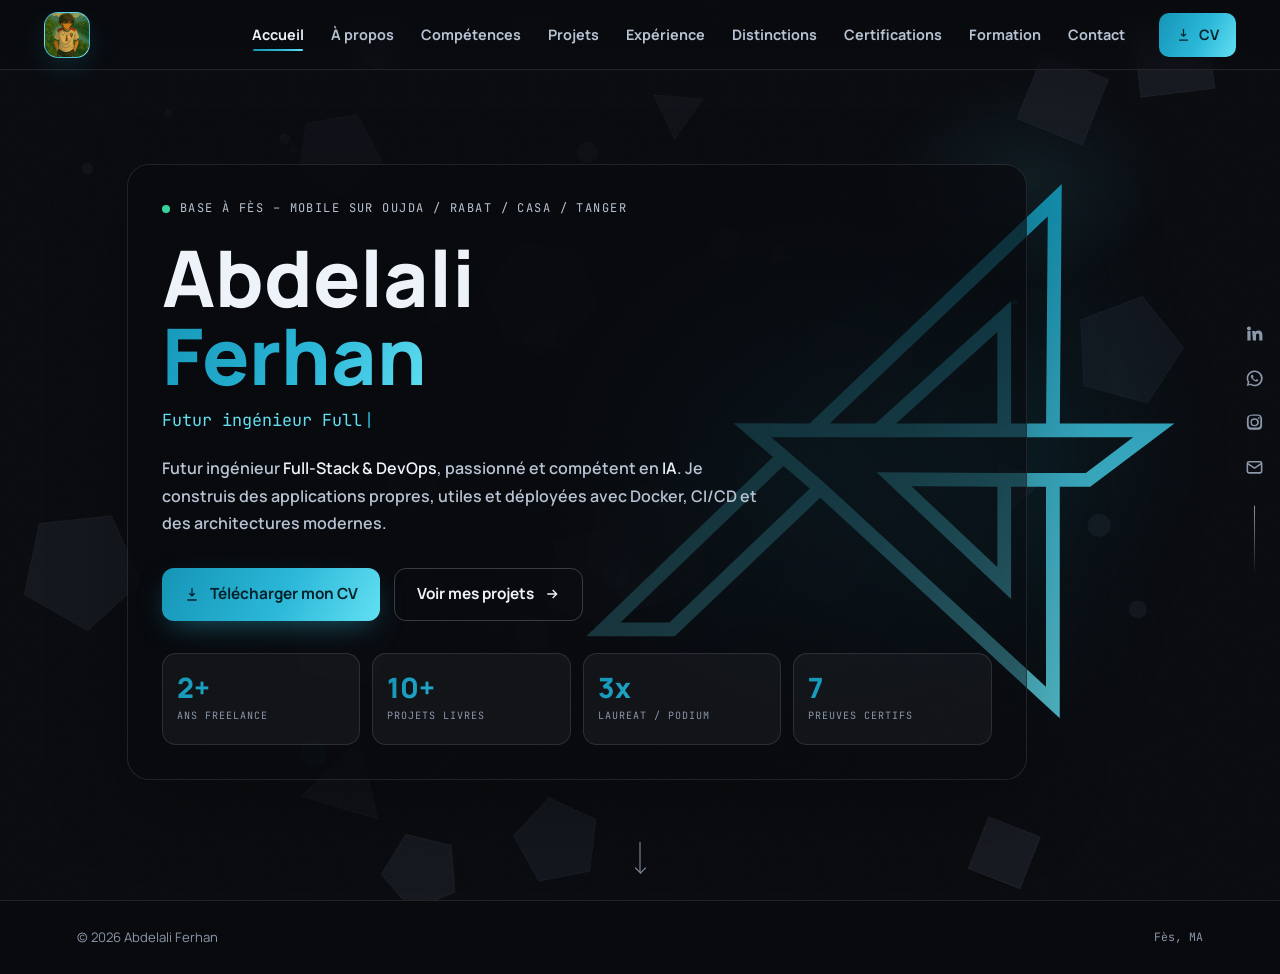
==== index.html @ b6276049 "Improve certifications section with proofs" ====
<!DOCTYPE html>
<html lang="fr">

<head>
    <meta charset="UTF-8" />
    <meta name="viewport" content="width=device-width, initial-scale=1.0" />
    <title>Abdelali Ferhan - Futur ingenieur Full-Stack, DevOps & IA</title>
    <meta name="description" content="Portfolio d'Abdelali Ferhan - futur ingenieur Full-Stack, DevOps et IA, passionne par les produits utiles et les systemes bien deployes." />
    <meta name="author" content="Abdelali Ferhan" />
    <meta property="og:title" content="Abdelali Ferhan - Portfolio Full-Stack, DevOps & IA" />
    <meta property="og:type" content="website" />
    <link rel="preconnect" href="https://fonts.googleapis.com">
    <link rel="preconnect" href="https://fonts.gstatic.com" crossorigin>
    <link href="https://fonts.googleapis.com/css2?family=Syne:wght@600;700;800&family=Manrope:wght@300;400;500;600;700&family=JetBrains+Mono:wght@400;500;600&display=swap" rel="stylesheet">
    <style>
     :root {
            --bg: #080a0e;
            --bg-2: #0b0f17;
            --surface: rgba(255, 255, 255, .04);
            --surface-2: rgba(255, 255, 255, .075);
            --surface-strong: rgba(8, 12, 18, .78);
            --border: rgba(255, 255, 255, .11);
            --border-2: rgba(255, 255, 255, .2);
            --text: #eef3f9;
            --muted: #b7c2d2;
            --faint: #8b97aa;
            --accent: #2bb7d8;
            --accent-2: #1595b6;
            --accent-3: #62e0f2;
            --grad: linear-gradient(118deg, #1595b6 0%, #2bb7d8 55%, #62e0f2 100%);
            --gold: #e8b86d;
            --header-h: 70px;
            --ease: cubic-bezier(.22, .7, .2, 1);
            --mono: "JetBrains Mono", ui-monospace, monospace;
            --display: "Manrope", "Segoe UI", Calibri, Arial, sans-serif;
            --body: "Manrope", "Segoe UI", Calibri, Arial, sans-serif;
        }
        
        * {
            box-sizing: border-box;
            margin: 0;
            padding: 0
        }
        
        html {
            scroll-behavior: smooth
        }
        
        body {
            background: var(--bg);
            color: var(--text);
            font-family: var(--body);
            line-height: 1.6;
            -webkit-font-smoothing: antialiased;
            overflow-x: hidden;
            min-height: 100vh
        }
        
        em,
        i,
        .italic {
            font-style: normal;
            font-family: var(--body)
        }
        
        a {
            color: inherit;
            text-decoration: none
        }
        
        button {
            font-family: inherit;
            cursor: pointer;
            border: none;
            background: none;
            color: inherit
        }
        
        img {
            max-width: 100%;
            display: block
        }
        
         ::selection {
            background: var(--accent);
            color: #04222b
        }
        
         :focus-visible {
            outline: 2px solid var(--accent-3);
            outline-offset: 4px
        }
        /* ---------- BACKGROUND ---------- */
        
        .bg-glow {
            position: fixed;
            inset: 0;
            z-index: -3;
            pointer-events: none;
            background: radial-gradient(closest-side at 64% 52%, rgba(21, 149, 182, .22), transparent 60%), radial-gradient(closest-side at 80% 20%, rgba(98, 224, 242, .08), transparent 60%);
        }
        
        #fx {
            position: fixed;
            inset: 0;
            z-index: -2;
            width: 100%;
            height: 100%;
            pointer-events: none
        }
        
        .bg-noise {
            position: fixed;
            inset: 0;
            z-index: -1;
            pointer-events: none;
            opacity: .04;
            background-image: url("data:image/svg+xml,%3Csvg xmlns='http://www.w3.org/2000/svg' width='120' height='120'%3E%3Cfilter id='n'%3E%3CfeTurbulence type='fractalNoise' baseFrequency='0.85' numOctaves='2'/%3E%3C/filter%3E%3Crect width='100%25' height='100%25' filter='url(%23n)'/%3E%3C/svg%3E");
        }
        /* ---------- HEADER ---------- */
        
        .site-header {
            position: fixed;
            top: 0;
            left: 0;
            right: 0;
            height: var(--header-h);
            z-index: 60;
            display: flex;
            align-items: center;
            gap: 22px;
            padding: 0 clamp(16px, 4vw, 44px);
            background: linear-gradient(180deg, rgba(8, 10, 14, .9), rgba(8, 10, 14, .5));
            backdrop-filter: blur(14px);
            border-bottom: 1px solid var(--border);
        }
        
        .brand {
            display: flex;
            align-items: center;
            gap: 0;
            flex: 0 0 auto
        }
        
        .brand .av {
            width: 46px;
            height: 46px;
            border-radius: 14px;
            overflow: hidden;
            border: 1px solid var(--border-2);
            flex-shrink: 0;
            background: var(--grad);
            box-shadow: 0 10px 28px rgba(43, 183, 216, .14)
        }
        
        .brand .av img {
            width: 100%;
            height: 100%;
            object-fit: cover
        }
        
        .brand .av .ph {
            display: flex;
            align-items: center;
            justify-content: center;
            height: 100%;
            font-family: var(--display);
            font-weight: 800;
            color: #04222b
        }
        
        .brand .bt {
            display: none
        }
        
        .hnav {
            display: flex;
            align-items: center;
            gap: 3px;
            margin-left: auto
        }
        
        .hnav a {
            position: relative;
            padding: 10px 12px;
            border-radius: 9px;
            color: var(--muted);
            font-weight: 700;
            font-size: .9rem;
            transition: color .25s, background .25s;
            white-space: nowrap
        }
        
        .hnav a::after {
            content: "";
            position: absolute;
            left: 13px;
            right: 13px;
            bottom: 5px;
            height: 2px;
            border-radius: 2px;
            background: var(--grad);
            transform: scaleX(0);
            transform-origin: left;
            transition: transform .3s var(--ease)
        }
        
        .hnav a:hover {
            color: var(--text);
            background: var(--surface)
        }
        
        .hnav a[aria-current="page"] {
            color: var(--text)
        }
        
        .hnav a[aria-current="page"]::after {
            transform: scaleX(1)
        }
        
        .header-cv {
            display: inline-flex;
            align-items: center;
            gap: 8px;
            min-height: 44px;
            padding: 10px 17px;
            border-radius: 10px;
            font-weight: 700;
            font-size: .9rem;
            background: var(--grad);
            color: #04222b;
            transition: transform .25s, box-shadow .25s
        }
        
        .header-cv:hover {
            transform: translateY(-2px);
            box-shadow: 0 10px 24px -10px rgba(43, 183, 216, .6)
        }
        
        .header-cv svg {
            width: 15px;
            height: 15px
        }
        
        .burger {
            display: none;
            width: 44px;
            height: 44px;
            border-radius: 11px;
            border: 1px solid var(--border-2);
            place-items: center;
            margin-left: auto
        }
        
        .burger svg {
            width: 20px;
            height: 20px
        }
        /* ---------- RIGHT SOCIAL RAIL (home only) ---------- */
        
        .rail {
            position: fixed;
            right: 16px;
            top: 50%;
            transform: translateY(-50%);
            z-index: 55;
            display: none;
            flex-direction: column;
            align-items: center;
            gap: 18px
        }
        
        body.route-home .rail {
            display: flex
        }
        
        .rail a {
            color: var(--faint);
            transition: color .25s, transform .25s
        }
        
        .rail a:hover {
            color: var(--accent);
            transform: translateY(-3px)
        }
        
        .rail a svg {
            width: 19px;
            height: 19px
        }
        
        .rail::after {
            content: "";
            width: 1px;
            height: 70px;
            background: linear-gradient(var(--faint), transparent);
            margin-top: 4px
        }
        /* ---------- MOBILE MENU (from right) ---------- */
        
        .menu {
            position: fixed;
            inset: 0;
            z-index: 80;
            display: flex;
            flex-direction: column;
            padding: 26px 24px;
            background: rgba(8, 10, 14, .98);
            backdrop-filter: blur(16px);
            transform: translateX(100%);
            transition: transform .4s var(--ease);
            visibility: hidden
        }
        
        .menu.open {
            transform: none;
            visibility: visible
        }
        
        .menu .x {
            align-self: flex-end;
            width: 44px;
            height: 44px;
            border-radius: 12px;
            border: 1px solid var(--border-2);
            display: grid;
            place-items: center
        }
        
        .menu .x svg {
            width: 20px;
            height: 20px
        }
        
        .menu nav {
            display: flex;
            flex-direction: column;
            gap: 4px;
            margin-top: 24px
        }
        
        .menu nav a {
            display: flex;
            align-items: center;
            gap: 14px;
            padding: 14px 14px;
            border-radius: 12px;
            font-family: var(--display);
            font-weight: 700;
            font-size: 1.45rem;
            color: var(--muted)
        }
        
        .menu nav a .i {
            font-family: var(--mono);
            font-size: .78rem;
            color: var(--faint);
            font-weight: 400;
            width: 26px
        }
        
        .menu nav a[aria-current="page"] {
            color: var(--text)
        }
        
        .menu nav a[aria-current="page"] .i {
            color: var(--accent)
        }
        
        .menu .msoc {
            display: flex;
            gap: 20px;
            margin-top: auto;
            padding-top: 20px
        }
        
        .menu .msoc a {
            color: var(--faint)
        }
        
        .menu .msoc svg {
            width: 22px;
            height: 22px
        }
        /* ---------- MAIN / VIEWS ---------- */
        
        .main {
            min-height: 100vh
        }
        
        .view {
            display: none;
            position: relative;
            z-index: 1;
            padding: calc(var(--header-h) + 54px) clamp(22px, 6vw, 80px) 96px;
            max-width: 1180px;
            margin: 0 auto
        }
        
        .view.is-active {
            display: block;
            animation: viewIn .55s var(--ease)
        }
        
        .view:not(#view-home)::before {
            content: "";
            position: absolute;
            inset: calc(var(--header-h) + 28px) clamp(8px, 2vw, 22px) 54px;
            border-radius: 24px;
            background: linear-gradient(135deg, rgba(8, 10, 14, .84), rgba(8, 13, 18, .58));
            box-shadow: 0 24px 80px rgba(0, 0, 0, .18);
            z-index: -1;
            pointer-events: none
        }
        
        @keyframes viewIn {
            from {
                opacity: 0;
                transform: translateY(16px)
            }
            to {
                opacity: 1;
                transform: none
            }
        }
        
        .eyebrow {
            font-family: var(--mono);
            font-size: .78rem;
            letter-spacing: .22em;
            text-transform: uppercase;
            color: var(--accent-3);
            display: flex;
            align-items: center;
            gap: 12px;
            margin-bottom: 16px
        }
        
        .eyebrow::before {
            content: "";
            width: 34px;
            height: 1px;
            background: var(--accent);
            opacity: .6
        }
        
        .section-title {
            font-family: var(--display);
            font-weight: 800;
            font-size: clamp(1.9rem, 4vw, 2.75rem);
            line-height: 1.08;
            letter-spacing: 0;
            margin-bottom: 16px;
            overflow-wrap: anywhere
        }
        
        .section-lead {
            color: var(--muted);
            max-width: 760px;
            font-size: 1.03rem;
            line-height: 1.72;
            margin-bottom: 42px;
            font-family: var(--body);
            font-weight: 600;
            overflow-wrap: anywhere
        }
        
        .reveal {
            opacity: 0;
            transform: translateY(20px);
            transition: opacity .65s var(--ease), transform .65s var(--ease)
        }
        
        .reveal.in {
            opacity: 1;
            transform: none
        }
        /* ---------- HERO ---------- */
        
        #view-home {
            display: none;
            position: relative;
            min-height: 100vh;
            padding: 0 clamp(18px, 6vw, 80px)
        }
        
        #view-home.is-active {
            display: flex;
            align-items: center
        }
        
        .hero {
            position: relative;
            z-index: 2;
            width: 100%;
            max-width: 1180px;
            margin: 0 auto;
            padding-top: calc(var(--header-h) + 26px);
            padding-bottom: 52px
        }
        
        .hero-text {
            max-width: 900px;
            position: relative;
            padding: 34px clamp(20px, 3vw, 34px);
            border: 1px solid rgba(255, 255, 255, .1);
            border-radius: 22px;
            background: linear-gradient(125deg, rgba(8, 10, 14, .92), rgba(8, 10, 14, .7) 72%, rgba(8, 10, 14, .48));
            box-shadow: 0 28px 80px rgba(0, 0, 0, .28)
        }
        
        .hero-text::before {
            content: none
        }
        
        .hero-status {
            font-family: var(--mono);
            font-size: .75rem;
            letter-spacing: .12em;
            color: var(--muted);
            text-transform: uppercase;
            display: flex;
            align-items: center;
            gap: 10px;
            margin-bottom: 20px;
            line-height: 1.55;
            flex-wrap: wrap
        }
        
        .dot {
            width: 8px;
            height: 8px;
            border-radius: 50%;
            background: #37d39a;
            box-shadow: 0 0 0 0 rgba(55, 211, 154, .6);
            animation: pulse 2.2s infinite
        }
        
        @keyframes pulse {
            70% {
                box-shadow: 0 0 0 7px rgba(55, 211, 154, 0)
            }
            100% {
                box-shadow: 0 0 0 0 rgba(55, 211, 154, 0)
            }
        }
        
        .hero h1 {
            font-family: var(--display);
            font-weight: 800;
            font-size: clamp(2.45rem, 6.1vw, 4.9rem);
            line-height: 1;
            letter-spacing: 0;
            overflow-wrap: anywhere;
            max-width: 9ch
        }
        
        .hero h1 .grad {
            background: var(--grad);
            -webkit-background-clip: text;
            background-clip: text;
            color: transparent
        }
        
        .typed-wrap {
            font-family: var(--mono);
            font-size: clamp(.86rem, 1.8vw, 1.05rem);
            color: var(--accent-3);
            margin: 14px 0 22px;
            min-height: 1.5em;
            line-height: 1.5;
            word-break: break-word
        }
        
        .typed::after {
            content: "|";
            color: var(--accent);
            animation: blink 1s steps(1) infinite;
            margin-left: 2px
        }
        
        @keyframes blink {
            50% {
                opacity: 0
            }
        }
        
        .hero p.lede {
            color: var(--muted);
            font-size: 1rem;
            line-height: 1.72;
            max-width: 600px;
            margin-bottom: 30px;
            font-weight: 600
        }
        
        .hero p.lede strong {
            color: var(--text);
            font-weight: 600
        }
        
        .hero-cta {
            display: flex;
            gap: 14px;
            flex-wrap: wrap
        }
        
        .btn {
            display: inline-flex;
            align-items: center;
            justify-content: center;
            gap: 10px;
            min-height: 44px;
            padding: 13px 22px;
            border-radius: 12px;
            font-weight: 700;
            font-size: .96rem;
            transition: transform .25s var(--ease), box-shadow .25s, border-color .25s, background .25s
        }
        
        .btn-primary {
            background: var(--grad);
            color: #04222b;
            box-shadow: 0 10px 30px -10px rgba(43, 183, 216, .5)
        }
        
        .btn-primary:hover {
            transform: translateY(-3px);
            box-shadow: 0 16px 40px -10px rgba(43, 183, 216, .65)
        }
        
        .btn-ghost {
            border: 1px solid var(--border-2);
            color: var(--text)
        }
        
        .btn-ghost:hover {
            transform: translateY(-3px);
            border-color: var(--accent);
            background: var(--surface)
        }
        
        .btn svg {
            width: 16px;
            height: 16px
        }
        
        .hero-stats {
            display: grid;
            grid-template-columns: repeat(4, minmax(112px, 1fr));
            gap: 12px;
            margin-top: 32px
        }
        
        .stat {
            min-height: 92px;
            padding: 14px;
            border-radius: 14px;
            border: 1px solid var(--border);
            background: rgba(255, 255, 255, .045);
            display: flex;
            flex-direction: column;
            justify-content: center
        }
        
        .stat .n {
            font-family: var(--display);
            font-weight: 800;
            font-size: 1.75rem;
            line-height: 1;
            background: var(--grad);
            -webkit-background-clip: text;
            background-clip: text;
            color: transparent
        }
        
        .stat .l {
            font-family: var(--mono);
            font-size: .63rem;
            letter-spacing: .1em;
            text-transform: uppercase;
            color: var(--faint);
            margin-top: 8px;
            line-height: 1.4
        }
        
        .hero-logo {
            position: absolute;
            right: clamp(-30px, 3vw, 70px);
            top: 50%;
            transform: translateY(-50%);
            width: min(620px, 52vw);
            z-index: 0;
            pointer-events: none;
            opacity: .95;
            filter: drop-shadow(0 0 70px rgba(43, 183, 216, .28));
            animation: floatA 9s var(--ease) infinite alternate
        }
        
        @keyframes floatA {
            to {
                transform: translateY(calc(-50% - 18px))
            }
        }
        
        .hero-logo svg {
            width: 100%;
            height: auto;
            display: block
        }
        
        .hero-logo path {
            stroke-dasharray: 2600;
            stroke-dashoffset: 2600;
            animation: drawA 2.6s var(--ease) .2s forwards
        }
        
        @keyframes drawA {
            to {
                stroke-dashoffset: 0
            }
        }
        
        .scroll-cue {
            position: absolute;
            left: 50%;
            bottom: 28px;
            transform: translateX(-50%);
            z-index: 3;
            display: inline-flex;
            flex-direction: column;
            align-items: center;
            gap: 10px
        }
        
        .scroll-cue .lbl {
            display: none
        }
        
        .scroll-cue .arrow {
            width: 1px;
            height: 30px;
            background: var(--faint);
            position: relative
        }
        
        .scroll-cue .arrow::after {
            content: "";
            position: absolute;
            bottom: 0;
            left: 50%;
            width: 7px;
            height: 7px;
            border-right: 1px solid var(--faint);
            border-bottom: 1px solid var(--faint);
            transform: translateX(-50%) rotate(45deg)
        }
        
        .scroll-cue .arrow {
            animation: bob 1.8s var(--ease) infinite
        }
        
        @keyframes bob {
            50% {
                transform: translateY(6px)
            }
        }
        
        @keyframes slideInUp {
            from {
                opacity: 0;
                transform: translateY(30px)
            }
            to {
                opacity: 1;
                transform: translateY(0)
            }
        }
        
        @keyframes fadeInScale {
            from {
                opacity: 0;
                transform: scale(.95)
            }
            to {
                opacity: 1;
                transform: scale(1)
            }
        }
        /* ---------- CARDS / GRIDS ---------- */
        
        .grid {
            display: grid;
            gap: 18px
        }
        
        .cols-2 {
            grid-template-columns: repeat(2, 1fr)
        }
        
        .card {
            background: linear-gradient(145deg, rgba(255, 255, 255, .055), rgba(255, 255, 255, .025));
            border: 1px solid var(--border);
            border-radius: 12px;
            padding: 24px;
            transition: transform .35s var(--ease), border-color .35s, background .35s, box-shadow .35s;
            position: relative;
            overflow: hidden;
            box-shadow: 0 18px 54px rgba(0, 0, 0, .16)
        }
        
        .card:hover {
            transform: translateY(-5px);
            border-color: var(--border-2);
            background: linear-gradient(145deg, rgba(255, 255, 255, .075), rgba(255, 255, 255, .04));
            box-shadow: 0 22px 70px rgba(0, 0, 0, .22)
        }
        
        .about-grid {
            display: grid;
            grid-template-columns: 1.3fr .7fr;
            gap: 40px;
            align-items: start
        }
        
        .about-grid p {
            color: var(--muted);
            font-size: 1rem;
            line-height: 1.78;
            margin-bottom: 18px;
            font-weight: 600
        }
        
        .about-grid p strong {
            color: var(--text);
            font-weight: 600
        }
        
        .about-side {
            display: flex;
            flex-direction: column;
            gap: 14px
        }
        
        .fact {
            display: flex;
            gap: 14px;
            align-items: flex-start;
            padding: 18px;
            border: 1px solid var(--border);
            border-radius: 13px;
            background: var(--surface-strong)
        }
        
        .fact .k {
            font-family: var(--mono);
            font-size: .72rem;
            letter-spacing: .14em;
            text-transform: uppercase;
            color: var(--faint)
        }
        
        .fact .v {
            font-weight: 700;
            font-size: 1rem;
            margin-top: 3px
        }
        
        .fact .ico {
            color: var(--accent);
            flex-shrink: 0;
            margin-top: 2px
        }
        
        .fact .ico svg {
            width: 18px;
            height: 18px
        }
        
        .chips {
            display: flex;
            flex-wrap: wrap;
            gap: 8px;
            margin-top: 24px
        }
        
        .chip {
            font-family: var(--mono);
            font-size: .8rem;
            padding: 7px 13px;
            border-radius: 30px;
            border: 1px solid var(--border-2);
            color: var(--muted);
            background: rgba(255, 255, 255, .035)
        }
        
        .skill-cat .cat-head {
            display: flex;
            align-items: center;
            gap: 12px;
            margin-bottom: 16px
        }
        
        .skill-cat .cat-head .ico {
            width: 38px;
            height: 38px;
            border-radius: 10px;
            display: grid;
            place-items: center;
            background: var(--surface-2);
            border: 1px solid var(--border);
            color: var(--accent)
        }
        
        .skill-cat .cat-head .ico svg {
            width: 19px;
            height: 19px
        }
        
        .skill-cat h3 {
            font-family: var(--display);
            font-weight: 750;
            font-size: 1.05rem
        }
        
        .skill-cat .tags {
            display: flex;
            flex-wrap: wrap;
            gap: 8px
        }
        
        .tag {
            font-size: .86rem;
            padding: 7px 11px;
            border-radius: 9px;
            background: var(--surface-2);
            border: 1px solid var(--border);
            color: var(--text);
            transition: border-color .25s, color .25s, transform .25s;
            display: inline-flex;
            align-items: center;
            gap: 8px;
            font-weight: 650
        }
        
        .tech-icon {
            width: 23px;
            height: 23px;
            border-radius: 7px;
            display: inline-grid;
            place-items: center;
            background: rgba(43, 183, 216, .12);
            border: 1px solid rgba(43, 183, 216, .22);
            color: var(--accent-3);
            font-family: var(--mono);
            font-size: .58rem;
            line-height: 1;
            text-transform: uppercase;
            font-weight: 700;
            transition: all .25s cubic-bezier(.22, .7, .2, 1)
        }
        
        .tag:hover .tech-icon {
            background: rgba(43, 183, 216, .25);
            border-color: rgba(43, 183, 216, .45);
            transform: scale(1.15)
        }
        
        flex: 0 0 auto;
    }
    .tag:hover {
        border-color: var(--accent);
        color: var(--accent-3);
        transform: translateY(-2px)
    }
    .tag.lead {
        background: linear-gradient(120deg, rgba(21, 149, 182, .18), rgba(43, 183, 216, .1));
        border-color: rgba(43, 183, 216, .4);
        color: var(--accent-3)
    }
    .filters {
        display: flex;
        flex-wrap: wrap;
        gap: 10px;
        margin-bottom: 30px
    }
    .filter {
        font-family: var(--mono);
        font-size: .86rem;
        min-height: 44px;
        padding: 9px 18px;
        border-radius: 30px;
        border: 1px solid var(--border);
        color: var(--muted);
        transition: all .25s
    }
    .filter:hover {
        color: var(--text);
        border-color: var(--border-2)
    }
    .filter.active {
        background: var(--grad);
        color: #04222b;
        border-color: transparent;
        font-weight: 600
    }
    .proj {
        display: flex;
        flex-direction: column;
        gap: 15px;
        padding: 0;
        cursor: pointer;
        min-height: 100%;
        transition: all .4s cubic-bezier(.22, .7, .2, 1)
    }
    .proj .proj-body {
        display: flex;
        flex: 1;
        flex-direction: column;
        gap: 15px;
        padding: 22px
    }
    .proj-media {
        position: relative;
        aspect-ratio: 16/9;
        background: linear-gradient(135deg, rgba(21, 149, 182, .24), rgba(98, 224, 242, .08) 52%, rgba(255, 255, 255, .04));
        border-bottom: 1px solid var(--border);
        overflow: hidden;
        transition: all .4s cubic-bezier(.22, .7, .2, 1)
    }
    .proj-media img,
    .proj-media video {
        width: 100%;
        height: 100%;
        object-fit: cover;
        filter: saturate(1.03) contrast(1.02);
        transition: transform .45s var(--ease), opacity .3s;
        background: #05070a
    }
    .proj-media video {
        display: block
    }
    .proj:hover .proj-media img,
    .proj:hover .proj-media video {
        transform: scale(1.035)
    }
    .media-pill {
        position: absolute;
        left: 12px;
        bottom: 12px;
        z-index: 3;
        display: inline-flex;
        align-items: center;
        gap: 7px;
        padding: 6px 10px;
        border-radius: 999px;
        background: rgba(5, 7, 10, .72);
        border: 1px solid rgba(255, 255, 255, .16);
        font-family: var(--mono);
        font-size: .66rem;
        color: var(--accent-3);
        backdrop-filter: blur(8px)
    }
    .media-pill svg {
        width: 13px;
        height: 13px
    }
    .proj-placeholder {
        height: 100%;
        display: grid;
        place-items: center;
        position: relative;
        color: var(--accent-3)
    }
    .proj-placeholder::before {
        content: "";
        position: absolute;
        inset: 0;
        background: radial-gradient(circle at 30% 25%, rgba(98, 224, 242, .2), transparent 36%), linear-gradient(135deg, rgba(21, 149, 182, .22), rgba(13, 18, 27, .88))
    }
    .proj-placeholder span {
        position: relative;
        font-family: var(--display);
        font-weight: 800;
        font-size: clamp(2rem, 6vw, 4.5rem);
        letter-spacing: .02em;
        text-shadow: 0 20px 60px rgba(0, 0, 0, .35)
    }
    .proj .top {
        display: flex;
        justify-content: space-between;
        align-items: flex-start;
        gap: 12px
    }
    .proj .badge-cat {
        font-family: var(--mono);
        font-size: .72rem;
        letter-spacing: .12em;
        text-transform: uppercase;
        color: var(--accent-3);
        border: 1px solid rgba(43, 183, 216, .38);
        padding: 5px 10px;
        border-radius: 30px;
        white-space: nowrap;
        background: rgba(43, 183, 216, .08)
    }
    .proj h3 {
        font-family: var(--display);
        font-weight: 750;
        font-size: 1.2rem;
        line-height: 1.22;
        letter-spacing: -.5px;
        transition: all .3s cubic-bezier(.22, .7, .2, 1)
    }
    .proj:hover h3 {
        color: var(--accent)
    }
    .proj .yr {
        font-family: var(--mono);
        font-size: .8rem;
        color: var(--faint)
    }
    .proj p {
        color: var(--muted);
        font-size: .95rem;
        line-height: 1.68;
        flex: 1;
        font-weight: 600
    }
    .proj .stack {
        display: flex;
        flex-wrap: wrap;
        gap: 6px
    }
    .proj .stack span {
        font-family: var(--mono);
        font-size: .74rem;
        color: var(--muted);
        background: var(--surface-2);
        border: 1px solid var(--border);
        padding: 4px 9px;
        border-radius: 6px
    }
    .proj .actions {
        display: flex;
        align-items: center;
        gap: 14px;
        flex-wrap: wrap;
        margin-top: 2px
    }
    .proj .links a,
    .preview-btn {
        font-family: var(--mono);
        font-size: .82rem;
        color: var(--accent-3);
        display: inline-flex;
        align-items: center;
        gap: 6px;
        min-height: 38px;
        transition: gap .25s, color .25s
    }
    .proj .links a:hover {
        gap: 9px
    }
    .proj .links a svg {
        width: 14px;
        height: 14px
    }
    .preview-btn:hover {
        color: var(--text);
        gap: 10px
    }
    .preview-btn svg {
        width: 15px;
        height: 15px
    }
    .proj .glow {
        position: absolute;
        top: -40%;
        right: -30%;
        width: 60%;
        height: 80%;
        background: radial-gradient(closest-side, rgba(43, 183, 216, .16), transparent);
        opacity: 0;
        transition: opacity .4s
    }
    .proj:hover .glow {
        opacity: 1
    }
    .mobile-frame {
        display: inline-flex;
        justify-content: center;
        align-items: center;
        width: 100%;
        height: 100%;
        background: #000;
        padding: 20px
    }
    .mobile-frame video {
        width: 320px;
        height: auto;
        aspect-ratio: 9/16;
        border-radius: 40px;
        border: 12px solid #1a1a1a;
        box-shadow: inset 0 0 0 2px #333, 0 20px 60px rgba(0, 0, 0, .8);
        object-fit: contain;
        background: #000;
    }
    .mobile-frame video::before {
        content: "";
        position: absolute;
        top: 0;
        left: 0;
        width: 100%;
        height: 28px;
        background: linear-gradient(to bottom, #000 0%, rgba(0, 0, 0, .3) 100%);
        border-radius: 40px 40px 0 0;
        z-index: 10
    }
    .flag {
        position: absolute;
        top: 14px;
        right: 14px;
        font-size: .9rem
    }
    .timeline {
        position: relative;
        margin-left: 6px
    }
    .timeline::before {
        content: "";
        position: absolute;
        left: 7px;
        top: 6px;
        bottom: 6px;
        width: 2px;
        background: linear-gradient(var(--accent), transparent)
    }
    .tl-item {
        position: relative;
        padding-left: 40px;
        padding-bottom: 34px
    }
    .tl-item:last-child {
        padding-bottom: 0
    }
    .tl-item .node {
        position: absolute;
        left: 0;
        top: 4px;
        width: 16px;
        height: 16px;
        border-radius: 50%;
        background: var(--bg);
        border: 2px solid var(--accent);
        box-shadow: 0 0 0 4px rgba(43, 183, 216, .12)
    }
    .tl-item .when {
        font-family: var(--mono);
        font-size: .72rem;
        color: var(--accent);
        margin-bottom: 5px
    }
    .tl-item h3 {
        font-family: var(--display);
        font-weight: 700;
        font-size: 1.15rem
    }
    .tl-item .org {
        color: var(--muted);
        font-size: 1rem;
        margin-bottom: 10px
    }
    .tl-item ul {
        list-style: none;
        display: flex;
        flex-direction: column;
        gap: 7px
    }
    .tl-item li {
        position: relative;
        padding-left: 18px;
        color: var(--muted);
        font-size: 1rem;
        line-height: 1.7
    }
    .tl-item li::before {
        content: "";
        position: absolute;
        left: 0;
        top: 9px;
        width: 6px;
        height: 6px;
        border-radius: 2px;
        background: var(--accent);
        opacity: .7
    }
    .tl-item .stack {
        display: flex;
        flex-wrap: wrap;
        gap: 6px;
        margin-top: 12px
    }
    .tl-item .stack span {
        font-family: var(--mono);
        font-size: .74rem;
        color: var(--muted);
        background: var(--surface-2);
        border: 1px solid var(--border);
        padding: 4px 9px;
        border-radius: 6px
    }
    .award {
        display: flex;
        gap: 18px;
        align-items: flex-start
    }
    .award .medal {
        font-size: 1.8rem;
        flex-shrink: 0
    }
    .award h3 {
        font-family: var(--display);
        font-weight: 700;
        font-size: 1.08rem;
        margin-bottom: 3px
    }
    .award .meta {
        font-family: var(--mono);
        font-size: .7rem;
        color: var(--accent);
        margin-bottom: 8px
    }
    .award p {
        color: var(--muted);
        font-size: 1rem;
        line-height: 1.7
    }
    .cert-overview {
        display: grid;
        grid-template-columns: 1.25fr repeat(2, minmax(0, .8fr));
        gap: 12px;
        margin: -14px 0 24px
    }
    .cert-metric {
        min-height: 104px;
        min-width: 0;
        padding: 17px 18px;
        border: 1px solid var(--border);
        border-radius: 12px;
        background: linear-gradient(145deg, rgba(255, 255, 255, .06), rgba(255, 255, 255, .025));
        display: flex;
        flex-direction: column;
        justify-content: space-between
    }
    .cert-metric span {
        font-family: var(--mono);
        font-size: .68rem;
        letter-spacing: .16em;
        text-transform: uppercase;
        color: var(--accent-3)
    }
    .cert-metric strong {
        font-family: var(--display);
        font-size: 1.02rem;
        line-height: 1.25
    }
    .cert-metric small {
        color: var(--faint);
        font-size: .84rem
    }
    .cert-grid {
        display: grid;
        grid-template-columns: repeat(3, minmax(0, 1fr));
        gap: 16px;
        min-width: 0
    }
    .card.cert-card {
        display: flex;
        flex-direction: column;
        padding: 0;
        min-height: 100%;
        min-width: 0;
        border-radius: 12px
    }
    .cert-card.featured-cert {
        grid-column: span 2
    }
    .cert-thumb {
        position: relative;
        display: block;
        aspect-ratio: 16 / 10;
        overflow: hidden;
        border-bottom: 1px solid var(--border);
        background: #f4f7fa
    }
    .cert-thumb img {
        width: 100%;
        height: 100%;
        object-fit: cover;
        transition: transform .45s var(--ease)
    }
    .cert-card:hover .cert-thumb img {
        transform: scale(1.025)
    }
    .cert-level {
        position: absolute;
        left: 12px;
        top: 12px;
        max-width: calc(100% - 24px);
        padding: 6px 10px;
        border-radius: 999px;
        background: rgba(8, 10, 14, .78);
        border: 1px solid rgba(255, 255, 255, .16);
        color: var(--text);
        font-family: var(--mono);
        font-size: .63rem;
        letter-spacing: .1em;
        text-transform: uppercase;
        backdrop-filter: blur(10px)
    }
    .cert-content {
        display: flex;
        flex-direction: column;
        gap: 12px;
        flex: 1;
        min-width: 0;
        padding: 18px
    }
    .cert-topline,
    .cert-meta,
    .cert-tags {
        display: flex;
        flex-wrap: wrap;
        gap: 8px
    }
    .cert-topline {
        justify-content: space-between;
        align-items: center;
        color: var(--accent);
        font-family: var(--mono);
        font-size: .66rem;
        letter-spacing: .12em;
        text-transform: uppercase
    }
    .cert-topline span,
    .cert-title-row h3 {
        min-width: 0;
        overflow-wrap: anywhere
    }
    .cert-title-row {
        display: flex;
        align-items: flex-start;
        justify-content: space-between;
        gap: 12px
    }
    .cert-title-row h3 {
        font-family: var(--display);
        font-weight: 700;
        font-size: 1.05rem;
        line-height: 1.25
    }
    .featured-cert .cert-title-row h3 {
        font-size: clamp(1.15rem, 2.1vw, 1.45rem)
    }
    .cert-title-row h3 a {
        transition: color .25s
    }
    .cert-title-row h3 a:hover {
        color: var(--accent-3)
    }
    .cert-proof {
        display: inline-flex;
        align-items: center;
        justify-content: center;
        gap: 7px;
        min-height: 34px;
        padding: 8px 11px;
        border: 1px solid rgba(43, 183, 216, .34);
        border-radius: 999px;
        color: var(--accent-3);
        background: rgba(43, 183, 216, .09);
        font-family: var(--mono);
        font-size: .66rem;
        letter-spacing: .08em;
        text-transform: uppercase;
        white-space: nowrap;
        flex-shrink: 0;
        transition: transform .25s var(--ease), border-color .25s, background .25s
    }
    .cert-proof:hover {
        transform: translateY(-2px);
        border-color: var(--accent-3);
        background: rgba(43, 183, 216, .15)
    }
    .cert-proof svg {
        width: 14px;
        height: 14px
    }
    .cert-desc {
        color: var(--muted);
        font-size: .96rem;
        line-height: 1.64
    }
    .cert-meta span,
    .cert-tags span {
        border: 1px solid var(--border);
        border-radius: 999px;
        background: var(--surface);
        color: var(--muted);
        font-size: .75rem;
        padding: 5px 9px
    }
    .cert-meta span {
        font-family: var(--mono);
        color: var(--faint)
    }
    .cert-tags span {
        color: var(--text)
    }
    .subsection-title {
        font-family: var(--display);
        font-weight: 700;
        font-size: 1.15rem;
        margin: 38px 0 8px
    }
    .lang-bar {
        display: flex;
        flex-wrap: wrap;
        gap: 10px;
        margin-top: 8px
    }
    .lang {
        display: flex;
        align-items: center;
        gap: 9px;
        min-height: 44px;
        padding: 10px 16px;
        border: 1px solid var(--border);
        border-radius: 11px;
        background: var(--surface);
        font-size: 1rem
    }
    .lang b {
        font-weight: 600
    }
    .lang span {
        font-family: var(--mono);
        font-size: .7rem;
        color: var(--accent)
    }
    .contact-grid {
        display: grid;
        grid-template-columns: .9fr 1.1fr;
        gap: 48px;
        align-items: start
    }
    .contact-links {
        display: flex;
        flex-direction: column;
        gap: 12px;
        margin-top: 8px
    }
    .clink {
        display: flex;
        align-items: center;
        gap: 16px;
        min-height: 72px;
        padding: 16px 18px;
        border: 1px solid var(--border);
        border-radius: 13px;
        background: var(--surface);
        transition: border-color .3s, transform .3s, background .3s
    }
    .clink:hover {
        border-color: var(--accent);
        transform: translateX(5px);
        background: var(--surface-2)
    }
    .clink .ico {
        width: 40px;
        height: 40px;
        border-radius: 10px;
        display: grid;
        place-items: center;
        background: var(--surface-2);
        border: 1px solid var(--border);
        color: var(--accent);
        flex-shrink: 0
    }
    .clink .ico svg {
        width: 18px;
        height: 18px
    }
    .clink .k {
        font-family: var(--mono);
        font-size: .64rem;
        letter-spacing: .12em;
        text-transform: uppercase;
        color: var(--faint)
    }
    .clink .v {
        font-weight: 600;
        font-size: .95rem
    }
    form .field {
        margin-bottom: 16px
    }
    form label {
        display: block;
        font-family: var(--mono);
        font-size: .78rem;
        letter-spacing: .1em;
        text-transform: uppercase;
        color: var(--muted);
        margin-bottom: 8px
    }
    form input,
    form textarea {
        width: 100%;
        background: var(--surface);
        border: 1px solid var(--border);
        border-radius: 11px;
        padding: 14px 15px;
        color: var(--text);
        font-family: inherit;
        font-size: 1rem;
        transition: border-color .25s, background .25s
    }
    form input:focus,
    form textarea:focus {
        outline: none;
        border-color: var(--accent);
        background: var(--surface-2)
    }
    form textarea {
        resize: vertical;
        min-height: 130px
    }
    .hidden {
        display: none!important
    }
    [hidden] {
        display: none!important
    }
    footer {
        border-top: 1px solid var(--border);
        padding: 26px clamp(22px, 6vw, 80px);
        display: flex;
        justify-content: space-between;
        align-items: center;
        gap: 16px;
        flex-wrap: wrap;
        color: var(--faint);
        font-size: .82rem
    }
    footer .mono {
        font-family: var(--mono);
        font-size: .72rem
    }
    /* ---------- PROJECT LIGHTBOX ---------- */
    .lightbox {
        position: fixed;
        inset: 0;
        z-index: 120;
        display: none;
        align-items: center;
        justify-content: center;
        padding: clamp(14px, 3vw, 34px);
        background: rgba(2, 5, 9, .78);
        backdrop-filter: blur(14px)
    }
    .lightbox.open {
        display: flex;
        animation: viewIn .28s var(--ease)
    }
    .lightbox-panel {
        position: relative;
        width: min(1160px, 100%);
        max-height: min(820px, calc(100vh - 28px));
        display: grid;
        grid-template-columns: minmax(0, 1.35fr) minmax(300px, .65fr);
        overflow: hidden;
        border: 1px solid var(--border-2);
        border-radius: 18px;
        background: linear-gradient(145deg, rgba(10, 15, 23, .96), rgba(7, 10, 16, .98));
        box-shadow: 0 28px 100px rgba(0, 0, 0, .55)
    }
    .lightbox-close {
        position: absolute;
        top: 14px;
        right: 14px;
        z-index: 5;
        width: 44px;
        height: 44px;
        border-radius: 12px;
        display: grid;
        place-items: center;
        border: 1px solid var(--border-2);
        background: rgba(8, 10, 14, .76);
        color: var(--text)
    }
    .lightbox-close svg {
        width: 20px;
        height: 20px
    }
    .slider {
        min-width: 0;
        display: flex;
        flex-direction: column;
        background: rgba(0, 0, 0, .18)
    }
    .slide-stage {
        position: relative;
        min-height: 0;
        aspect-ratio: 16/10;
        display: grid;
        place-items: center;
        overflow: hidden
    }
    .slide-stage img,
    .slide-stage video {
        width: 100%;
        height: 100%;
        object-fit: contain;
        background: #05070a
    }
    .slide-stage .proj-placeholder {
        width: 100%;
        height: 100%;
        min-height: 360px
    }
    .slide-nav {
        position: absolute;
        top: 50%;
        transform: translateY(-50%);
        z-index: 4;
        width: 46px;
        height: 46px;
        border-radius: 50%;
        display: grid;
        place-items: center;
        border: 1px solid var(--border-2);
        background: rgba(8, 10, 14, .72);
        color: var(--text);
        transition: transform .25s, border-color .25s, background .25s
    }
    .slide-nav:hover {
        border-color: var(--accent);
        background: rgba(21, 149, 182, .22)
    }
    .slide-nav.prev {
        left: 16px
    }
    .slide-nav.next {
        right: 16px
    }
    .slide-nav svg {
        width: 22px;
        height: 22px
    }
    .slide-count {
        position: absolute;
        left: 16px;
        bottom: 14px;
        z-index: 4;
        font-family: var(--mono);
        font-size: .78rem;
        color: var(--muted);
        padding: 7px 10px;
        border-radius: 999px;
        border: 1px solid var(--border);
        background: rgba(8, 10, 14, .76)
    }
    .thumbs {
        display: flex;
        gap: 8px;
        overflow-x: auto;
        padding: 12px;
        border-top: 1px solid var(--border);
        scrollbar-width: thin
    }
    .thumb {
        width: 74px;
        height: 48px;
        flex: 0 0 auto;
        border-radius: 8px;
        overflow: hidden;
        border: 1px solid var(--border);
        background: var(--surface-2);
        opacity: .66;
        transition: opacity .25s, border-color .25s, transform .25s
    }
    .thumb[aria-current="true"] {
        opacity: 1;
        border-color: var(--accent-3);
        transform: translateY(-1px)
    }
    .thumb img {
        width: 100%;
        height: 100%;
        object-fit: cover
    }
    .thumb .proj-placeholder span {
        font-size: 1rem
    }
    .lightbox-info {
        padding: clamp(24px, 3vw, 34px);
        display: flex;
        flex-direction: column;
        gap: 18px;
        overflow: auto
    }
    .lightbox-info .badge-cat {
        align-self: flex-start;
        font-family: var(--mono);
        font-size: .74rem;
        letter-spacing: .12em;
        text-transform: uppercase;
        color: var(--accent-3);
        border: 1px solid rgba(43, 183, 216, .38);
        padding: 6px 11px;
        border-radius: 999px;
        background: rgba(43, 183, 216, .08)
    }
    .lightbox-info h3 {
        font-family: var(--display);
        font-size: clamp(1.55rem, 3vw, 2.2rem);
        line-height: 1.1;
        letter-spacing: -.015em
    }
    .lightbox-info p {
        color: var(--muted);
        font-size: 1rem;
        line-height: 1.75
    }
    .lightbox-info .stack {
        display: flex;
        flex-wrap: wrap;
        gap: 7px
    }
    .lightbox-info .stack span {
        font-family: var(--mono);
        font-size: .76rem;
        color: var(--muted);
        background: var(--surface-2);
        border: 1px solid var(--border);
        padding: 5px 9px;
        border-radius: 7px
    }
    .lightbox-info .links a {
        font-family: var(--mono);
        font-size: .86rem;
        color: var(--accent-3);
        display: inline-flex;
        align-items: center;
        gap: 7px;
        min-height: 44px
    }
    .lightbox-info .links svg {
        width: 15px;
        height: 15px
    }
    /* ---------- RESPONSIVE ---------- */
    @media (max-width:1180px) {
        .hnav,
        .header-cv {
            display: none
        }
        
        .burger {
            display: grid
        }
        
        .hero-logo {
            opacity: .4
        }
    }
    @media (max-width:980px) {
        .about-grid,
        .contact-grid {
            grid-template-columns: 1fr;
            gap: 28px
        }
        
        .cert-overview {
            grid-template-columns: 1fr
        }
        
        .cert-grid {
            grid-template-columns: repeat(2, minmax(0, 1fr))
        }
        
        .hero-stats {
            grid-template-columns: repeat(2, minmax(0, 1fr))
        }
        
        .hero-logo {
            width: 78vw;
            right: -18vw;
            opacity: .22
        }
        
        .lightbox-panel {
            grid-template-columns: 1fr;
            overflow: auto
        }
        
        .lightbox-info {
            overflow: visible
        }
    }
    @media (max-width:760px) {
         :root {
            --header-h: 64px
        }
        
        .site-header {
            padding: 0 14px
        }
        
        .brand .av {
            width: 42px;
            height: 42px;
            border-radius: 12px
        }
        
        .cols-2 {
            grid-template-columns: 1fr
        }
        
        #view-home.is-active {
            align-items: flex-start
        }
        
        #view-home {
            min-height: auto;
            padding-bottom: 76px
        }
        
        .hero {
            padding-top: calc(var(--header-h) + 22px);
            padding-bottom: 26px
        }
        
        .hero-logo {
            position: absolute;
            width: 105vw;
            right: -28vw;
            top: 48%;
            opacity: .12
        }
        
        .hero-text {
            max-width: 100%
        }
        
        .hero-text {
            padding: 24px 18px;
            border-radius: 18px
        }
        
        .hero h1 {
            font-size: clamp(2.15rem, 14vw, 3.8rem);
            max-width: 8ch
        }
        
        .hero-status {
            font-size: .68rem;
            letter-spacing: .08em
        }
        
        .typed-wrap {
            font-size: .82rem;
            min-height: 3em
        }
        
        .hero-cta {
            gap: 10px
        }
        
        .btn {
            width: 100%;
            padding: 12px 16px;
            font-size: .92rem
        }
        
        .hero-stats {
            grid-template-columns: repeat(2, minmax(0, 1fr));
            gap: 10px
        }
        
        .stat {
            min-height: 84px;
            padding: 12px
        }
        
        .stat .n {
            font-size: 1.45rem
        }
        
        .stat .l {
            font-size: .56rem;
            letter-spacing: .08em
        }
        
        .rail {
            right: 10px;
            gap: 15px
        }
        
        .rail a svg {
            width: 17px;
            height: 17px
        }
        
        .rail::after {
            height: 48px
        }
        
        .scroll-cue {
            bottom: 18px
        }
        
        .view {
            padding-top: calc(var(--header-h) + 34px)
        }
        
        .view:not(#view-home)::before {
            inset: calc(var(--header-h) + 18px) 10px 44px;
            border-radius: 18px
        }
        
        .section-lead {
            font-size: 1.02rem;
            margin-bottom: 36px
        }
        
        .menu nav a {
            font-size: 1.2rem;
            padding: 12px
        }
        
        .proj .top {
            align-items: flex-start
        }
        
        .proj .badge-cat {
            white-space: normal
        }
        
        .cert-grid {
            grid-template-columns: 1fr
        }
        
        .cert-card.featured-cert {
            grid-column: span 1
        }
        
        .cert-title-row {
            flex-direction: column
        }
        
        .cert-topline {
            justify-content: flex-start
        }
        
        .cert-proof {
            align-self: flex-start
        }
        
        .lightbox {
            padding: 0
        }
        
        .lightbox-panel {
            width: 100%;
            height: 100%;
            max-height: none;
            border-radius: 0;
            border-left: 0;
            border-right: 0
        }
        
        .slide-stage {
            aspect-ratio: auto;
            min-height: 46vh
        }
        
        .slide-nav {
            width: 44px;
            height: 44px
        }
        
        .slide-nav.prev {
            left: 10px
        }
        
        .slide-nav.next {
            right: 10px
        }
        
        .thumb {
            width: 64px;
            height: 42px
        }
        
        .lightbox-info {
            padding: 22px
        }
    }
    @media (max-width:420px) {
        .hero-stats {
            grid-template-columns: 1fr
        }
        
        .hero h1 {
            font-size: 2.3rem
        }
        
        .typed-wrap {
            min-height: 3.2em
        }
        
        .section-title {
            font-size: 1.75rem
        }
        
        .view {
            padding-left: 16px;
            padding-right: 16px
        }
        
        .card {
            padding: 18px
        }
        
        .card.cert-card {
            padding: 0
        }
        
        .proj .proj-body {
            padding: 18px
        }
    }
    @media (prefers-reduced-motion:reduce) {
        * {
            animation: none!important;
            transition: none!important
        }
        
        .reveal {
            opacity: 1;
            transform: none
        }
        
        .hero-logo path {
            stroke-dashoffset: 0
        }
    }
    </style>
</head>

<body class="route-home">

    <div class="bg-glow"></div>
    <canvas id="fx"></canvas>
    <div class="bg-noise"></div>

    <!-- HEADER -->
    <header class="site-header">
        <a href="#home" class="brand" data-route="home" aria-label="Accueil">
            <span class="av">
      <img src="./ChatGPT Image Apr 2, 2025, 01_17_41 AM.png" alt="Abdelali Ferhan"
           onerror="this.style.display='none';this.parentNode.querySelector('.ph').style.display='flex'">
      <span class="ph" style="display:none">AF</span>
            </span>
            <span class="bt">Abdelali Ferhan<small>Full-Stack Â· DevOps</small></span>
        </a>
        <nav class="hnav" id="hnav"></nav>
        <a class="header-cv" href="./my_resume_latest.pdf" target="_blank">
            <svg viewBox="0 0 24 24" fill="none" stroke="currentColor" stroke-width="2"><path d="M12 3v12m0 0l-4-4m4 4l4-4M5 21h14"/></svg> CV
        </a>
        <button class="burger" id="burger" aria-label="Menu">
    <svg viewBox="0 0 24 24" fill="none" stroke="currentColor" stroke-width="2"><path d="M4 7h16M4 12h16M4 17h16"/></svg>
  </button>
    </header>

    <!-- RIGHT SOCIAL RAIL (home) -->
    <aside class="rail" id="rail"></aside>

    <!-- MOBILE MENU -->
    <div class="menu" id="menu">
        <button class="x" id="menuClose" aria-label="Fermer"><svg viewBox="0 0 24 24" fill="none" stroke="currentColor" stroke-width="2"><path d="M6 6l12 12M18 6L6 18"/></svg></button>
        <nav id="mnav"></nav>
        <div class="msoc" id="msoc"></div>
    </div>

    <!-- MAIN -->
    <main class="main">

        <!-- HOME -->
        <section class="view" id="view-home" data-view="home" aria-label="Accueil">
            <div class="hero">
                <div class="hero-text">
                    <div class="hero-status reveal"><span class="dot"></span> Base à Fès – mobile sur Oujda / Rabat / Casa / Tanger</div>
                    <h1 class="reveal">Abdelali <span class="grad">Ferhan</span></h1>
                    <div class="typed-wrap reveal"><span class="typed" id="typed"></span></div>
                    <p class="lede reveal">Futur ingénieur <strong>Full-Stack & DevOps</strong>, passionné et compétent en <strong>IA</strong>. Je construis des applications propres, utiles et déployées avec Docker, CI/CD et des architectures modernes.</p>
                    <div class="hero-cta reveal">
                        <a class="btn btn-primary" href="./my_resume_latest.pdf" target="_blank">
                            <svg viewBox="0 0 24 24" fill="none" stroke="currentColor" stroke-width="2"><path d="M12 3v12m0 0l-4-4m4 4l4-4M5 21h14"/></svg> Télécharger mon CV
                        </a>
                        <a class="btn btn-ghost" href="#projects" data-route="projects">Voir mes projets
            <svg viewBox="0 0 24 24" fill="none" stroke="currentColor" stroke-width="2"><path d="M5 12h14M13 6l6 6-6 6"/></svg>
          </a>
                    </div>
                    <div class="hero-stats reveal">
                        <div class="stat">
                            <div class="n">2+</div>
                            <div class="l">Ans freelance</div>
                        </div>
                        <div class="stat">
                            <div class="n">10+</div>
                            <div class="l">Projets livres</div>
                        </div>
                        <div class="stat">
                            <div class="n">3x</div>
                            <div class="l">Laureat / podium</div>
                        </div>
                        <div class="stat">
                            <div class="n">7</div>
                            <div class="l">Preuves certifs</div>
                        </div>
                    </div>
                </div>
            </div>
            <div class="hero-logo" aria-hidden="true">
                <svg viewBox="0 0 406 368" fill="none" xmlns="http://www.w3.org/2000/svg">
        <path d="M314.899 203.5L314.899 349.43L162.5 209.053M314.899 203.5L283.037 203.586M314.899 203.5L337.881 203.586L381 171.109L314.899 171.109M162.5 209.053L118.044 170.96L157.5 171.109M162.5 209.053L65.5 301.465L20.5595 301.465L137.482 189.156M200.5 171.109L283.037 96.5L283.037 171.109M200.5 171.109L283.037 171.109M200.5 171.109L157.5 171.109M283.037 203.586L210.846 203.123L283.037 271.086L283.037 203.586ZM283.037 171.109L314.899 171.109M157.5 171.109L316.135 20.4322L314.899 171.109" stroke="url(#hg)" stroke-width="9"/>
        <defs><linearGradient id="hg" x1="205" y1="20" x2="204" y2="349" gradientUnits="userSpaceOnUse"><stop stop-color="#1595B6"/><stop offset="1" stop-color="#62E0F2" stop-opacity=".85"/></linearGradient></defs>
      </svg>
            </div>
            <button class="scroll-cue" data-route="projects" aria-label="Voir les projets">
      <span class="lbl"></span>
      <span class="arrow"></span>
    </button>
        </section>

        <!-- ABOUT -->
        <section class="view" id="view-about" data-view="about">
            <div class="eyebrow reveal">À propos</div>
            <h2 class="section-title reveal">Qui je suis</h2>
            <div class="about-grid">
                <div>
                    <p class="reveal">Je suis <strong>Abdelali Ferhan</strong>, futur ingénieur en informatique à l'<strong>ENIAD Berkane</strong>, en cycle ingénieur après un <strong>DUT en Informatique</strong> à l'EST de Fès.</p>
                    <p class="reveal">Je développe des produits web et mobile en <strong>Full-Stack</strong>, avec une forte culture <strong>DevOps</strong> : Docker, CI/CD, microservices, API propres et déploiements fiables.</p>
                    <p class="reveal">Je suis aussi passionné par l'<strong>Intelligence Artificielle</strong> : agents IA, data, automatisation et interfaces qui rendent la technologie vraiment utile.</p>
                    <div class="chips reveal">
                        <span class="chip">Java / Spring Boot</span><span class="chip">PHP / Laravel</span><span class="chip">Angular / React</span><span class="chip">Docker / CI/CD</span><span class="chip">Microservices</span><span class="chip">Machine Learning</span>
                    </div>
                </div>
                <div class="about-side">
                    <div class="fact reveal"><span class="ico"><svg viewBox="0 0 24 24" fill="none" stroke="currentColor" stroke-width="2"><path d="M12 3l9 4-9 4-9-4 9-4zM3 11l9 4 9-4M3 15l9 4 9-4"/></svg></span>
                        <div>
                            <div class="k">Formation</div>
                            <div class="v">Cycle Ingénieur - ENIAD Berkane</div>
                        </div>
                    </div>
                    <div class="fact reveal"><span class="ico"><svg viewBox="0 0 24 24" fill="none" stroke="currentColor" stroke-width="2"><circle cx="12" cy="10" r="3"/><path d="M12 2a8 8 0 00-8 8c0 5 8 12 8 12s8-7 8-12a8 8 0 00-8-8z"/></svg></span>
                        <div>
                            <div class="k">Base à</div>
                            <div class="v">Fès - mobile Oujda / Rabat / Casa / Tanger</div>
                        </div>
                    </div>
                    <div class="fact reveal"><span class="ico"><svg viewBox="0 0 24 24" fill="none" stroke="currentColor" stroke-width="2"><path d="M3 7h18v13H3zM8 7V4h8v3"/></svg></span>
                        <div>
                            <div class="k">Objectif</div>
                            <div class="v">Stage PFA - Full-Stack / DevOps / IA</div>
                        </div>
                    </div>
                    <div class="fact reveal"><span class="ico"><svg viewBox="0 0 24 24" fill="none" stroke="currentColor" stroke-width="2"><path d="M5 13l4 4L19 7"/></svg></span>
                        <div>
                            <div class="k">Langues</div>
                            <div class="v">Arabe / Francais / Anglais</div>
                        </div>
                    </div>
                </div>
            </div>
        </section>

        <!-- SKILLS -->
        <section class="view" id="view-skills" data-view="skills">
            <div class="eyebrow reveal">Stack technique</div>
            <h2 class="section-title reveal">Compétences</h2>
            <p class="section-lead reveal">Un socle full-stack orienté Java &amp; PHP, complété par une vraie culture DevOps et des bases en data &amp; IA.</p>
            <div class="grid cols-2" id="skillsGrid"></div>
        </section>

        <!-- PROJECTS -->
        <section class="view" id="view-projects" data-view="projects">
            <div class="eyebrow reveal">Réalisations</div>
            <h2 class="section-title reveal">Projets sélectionnés</h2>
            <p class="section-lead reveal">Projets académiques, freelance et de hackathon – filtrez par domaine.</p>
            <div class="filters reveal" id="filters"></div>
            <div class="grid cols-2" id="projectsGrid"></div>
        </section>

        <!-- EXPERIENCE -->
        <section class="view" id="view-experience" data-view="experience">
            <div class="eyebrow reveal">Parcours professionnel</div>
            <h2 class="section-title reveal">Expérience</h2>
            <p class="section-lead reveal">Du freelance client réel aux stages techniques en entreprise.</p>
            <div class="timeline" id="expTimeline"></div>
        </section>

        <!-- ACHIEVEMENTS -->
        <section class="view" id="view-achievements" data-view="achievements">
            <div class="eyebrow reveal">Distinctions &amp; engagement</div>
            <h2 class="section-title reveal">Réalisations & Distinctions</h2>
            <p class="section-lead reveal">Hackathons, pitch challenges et vie associative.</p>
            <div class="grid cols-2" id="awardsGrid"></div>
        </section>

        <!-- CERTIFICATIONS -->
        <section class="view" id="view-certs" data-view="certs">
            <div class="eyebrow reveal">Certifications &amp; langues</div>
            <h2 class="section-title reveal">Certifications prouvées</h2>
            <p class="section-lead reveal">Chaque titre ouvre sa preuve officielle : certification Oracle, DevOps, full-stack, UI/UX et participation hackathon, classées par impact pour un recruteur.</p>
            <div class="cert-overview reveal" aria-label="Résumé des certifications">
                <div class="cert-metric"><span>Priorité 01</span><strong>Oracle Certified Professional Java SE 17</strong><small>Le signal technique le plus fort du dossier.</small></div>
                <div class="cert-metric"><span>Preuves</span><strong>7 documents</strong><small>Images et PDF vérifiables.</small></div>
                <div class="cert-metric"><span>Axes</span><strong>Java, DevOps, Full-Stack, UI/UX</strong><small>Un socle cohérent avec tes projets.</small></div>
            </div>
            <div class="cert-grid" id="certGrid"></div>
            <h3 class="subsection-title reveal">Langues</h3>
            <div class="lang-bar">
                <div class="lang"><b>Arabe</b><span>maternelle</span></div>
                <div class="lang"><b>Français</b><span>courant</span></div>
                <div class="lang"><b>Anglais</b><span>technique</span></div>
            </div>
        </section>

        <!-- EDUCATION -->
        <section class="view" id="view-education" data-view="education">
            <div class="eyebrow reveal">Cursus académique</div>
            <h2 class="section-title reveal">Formation</h2>
            <div class="timeline" id="eduTimeline"></div>
        </section>

        <!-- CONTACT -->
        <section class="view" id="view-contact" data-view="contact">
            <div class="eyebrow reveal">Restons en contact</div>
            <h2 class="section-title reveal">Travaillons ensemble</h2>
            <p class="section-lead reveal">Disponible pour un stage PFA. Le plus rapide : un email.</p>
            <div class="contact-grid">
                <div class="contact-links" id="contactLinks"></div>
                <form id="contactForm">
                    <div class="field"><label for="cname">Votre nom</label><input id="cname" type="text" placeholder="Nom complet" required></div>
                    <div class="field"><label for="cmail">Votre email</label><input id="cmail" type="email" placeholder="nom@email.com" required></div>
                    <div class="field"><label for="cmsg">Message</label><textarea id="cmsg" placeholder="Bonjour Abdelali, ..." required></textarea></div>
                    <button class="btn btn-primary" type="submit" style="width:100%;justify-content:center">Envoyer le message
          <svg viewBox="0 0 24 24" fill="none" stroke="currentColor" stroke-width="2"><path d="M22 2L11 13M22 2l-7 20-4-9-9-4 20-7z"/></svg>
        </button>
                </form>
            </div>
        </section>

    </main>

    <!-- PROJECT GALLERY -->
    <div class="lightbox" id="projectLightbox" role="dialog" aria-modal="true" aria-labelledby="lightboxTitle" aria-hidden="true">
        <div class="lightbox-panel" role="document">
            <button class="lightbox-close" id="lightboxClose" type="button" aria-label="Fermer l'aperçu">
      <svg viewBox="0 0 24 24" fill="none" stroke="currentColor" stroke-width="2"><path d="M6 6l12 12M18 6L6 18"/></svg>
    </button>
            <div class="slider" aria-label="Galerie du projet">
                <div class="slide-stage" id="slideStage" aria-live="polite"></div>
                <button class="slide-nav prev" id="slidePrev" type="button" aria-label="Image précédente">
        <svg viewBox="0 0 24 24" fill="none" stroke="currentColor" stroke-width="2"><path d="M15 18l-6-6 6-6"/></svg>
      </button>
                <button class="slide-nav next" id="slideNext" type="button" aria-label="Image suivante">
        <svg viewBox="0 0 24 24" fill="none" stroke="currentColor" stroke-width="2"><path d="M9 18l6-6-6-6"/></svg>
      </button>
                <div class="slide-count" id="slideCount">1 / 1</div>
                <div class="thumbs" id="slideThumbs" aria-label="Miniatures"></div>
            </div>
            <aside class="lightbox-info" id="lightboxInfo"></aside>
        </div>
    </div>

    <footer>
        <span>© <span id="year"></span> Abdelali Ferhan</span>
        <span class="mono">Fès, MA</span>
    </footer>

    <script>
        /* ---------------- DATA ---------------- */
        const NAV = [{
            id: "home",
            label: "Accueil"
        }, {
            id: "about",
            label: "À propos"
        }, {
            id: "skills",
            label: "Compétences"
        }, {
            id: "projects",
            label: "Projets"
        }, {
            id: "experience",
            label: "Expérience"
        }, {
            id: "achievements",
            label: "Distinctions"
        }, {
            id: "certs",
            label: "Certifications"
        }, {
            id: "education",
            label: "Formation"
        }, {
            id: "contact",
            label: "Contact"
        }];
        const TYPED = ["Futur ingénieur Full-Stack", "DevOps & CI/CD", "Passionné par l'IA", "Java / Spring / Angular", "PHP / Laravel / React"];
        const SOCIALS = [{
            label: "LinkedIn",
            href: "https://www.linkedin.com/in/abdelali-ferhan-427671280/",
            svg: '<svg viewBox="0 0 24 24" fill="currentColor"><path d="M4.98 3.5a2.5 2.5 0 11-.02 5 2.5 2.5 0 01.02-5zM3 8.98h4V21H3zM9 8.98h3.8v1.64h.05c.53-1 1.83-2.06 3.77-2.06C20.6 8.56 22 11 22 14.5V21h-4v-5.7c0-1.36-.02-3.1-1.9-3.1-1.9 0-2.2 1.48-2.2 3v5.8H10z"/></svg>'
        }, {
            label: "WhatsApp",
            href: "https://wa.me/212770247045",
            svg: '<svg viewBox="0 0 24 24" fill="currentColor"><path d="M12 2a10 10 0 00-8.6 15l-1.3 4.7 4.8-1.3A10 10 0 1012 2zm0 18a8 8 0 01-4.1-1.1l-.3-.2-2.8.7.8-2.7-.2-.3A8 8 0 1112 20zm4.4-6c-.2-.1-1.4-.7-1.6-.8-.2-.1-.4-.1-.5.1-.2.2-.6.8-.7.9-.1.1-.3.2-.5 0-.2-.1-1-.4-1.9-1.2-.7-.6-1.2-1.4-1.3-1.6-.1-.2 0-.4.1-.5l.4-.4c.1-.2.2-.3.2-.5s0-.4 0-.5c-.1-.1-.5-1.3-.7-1.7-.2-.4-.4-.4-.5-.4h-.5c-.2 0-.4.1-.6.3-.2.2-.8.8-.8 1.9 0 1.1.8 2.2.9 2.4.1.1 1.6 2.5 4 3.4.6.2 1 .4 1.3.5.6.2 1 .1 1.4.1.4-.1 1.4-.6 1.6-1.1.2-.6.2-1 .1-1.1 0-.1-.2-.2-.4-.3z"/></svg>'
        }, {
            label: "Instagram",
            href: "https://www.instagram.com/abdelali_____ferhan",
            svg: '<svg viewBox="0 0 24 24" fill="currentColor"><path d="M12 2c2.7 0 3 0 4.1.06 1 .05 1.7.22 2.3.46.6.24 1.1.55 1.6 1.05.5.5.8 1 1.05 1.6.24.6.4 1.3.46 2.3C21.6 9 21.6 9.3 21.6 12s0 3-.06 4.1c-.05 1-.22 1.7-.46 2.3-.24.6-.55 1.1-1.05 1.6-.5.5-1 .8-1.6 1.05-.6.24-1.3.4-2.3.46-1.1.06-1.4.06-4.1.06s-3 0-4.1-.06c-1-.05-1.7-.22-2.3-.46-.6-.24-1.1-.55-1.6-1.05-.5-.5-.8-1-1.05-1.6-.24-.6-.4-1.3-.46-2.3C2.4 15 2.4 14.7 2.4 12s0-3 .06-4.1c.05-1 .22-1.7.46-2.3.24-.6.55-1.1 1.05-1.6.5-.5 1-.8 1.6-1.05.6-.24 1.3-.4 2.3-.46C9 2 9.3 2 12 2zm0 1.8c-2.66 0-2.98 0-4 .06-.78.04-1.2.17-1.48.28-.37.15-.64.32-.92.6-.28.28-.45.55-.6.92-.11.28-.24.7-.28 1.48-.05 1.02-.06 1.34-.06 4s0 2.98.06 4c.04.78.17 1.2.28 1.48.15.37.32.64.6.92.28.28.55.45.92.6.28.11.7.24 1.48.28 1.02.05 1.34.06 4 .06s2.98 0 4-.06c.78-.04 1.2-.17 1.48-.28.37-.15.64-.32.92-.6.28-.28.45-.55.6-.92.11-.28.24-.7.28-1.48.05-1.02.06-1.34.06-4s0-2.98-.06-4c-.04-.78-.17-1.2-.28-1.48a2.5 2.5 0 00-.6-.92 2.5 2.5 0 00-.92-.6c-.28-.11-.7-.24-1.48-.28-1.02-.05-1.34-.06-4-.06zm0 3.06A5.14 5.14 0 1112 17.1a5.14 5.14 0 010-10.28zm0 1.8a3.34 3.34 0 100 6.68 3.34 3.34 0 000-6.68zm5.34-3.16a1.2 1.2 0 110 2.4 1.2 1.2 0 010-2.4z"/></svg>'
        }, {
            label: "Email",
            href: "mailto:ferhanabdelali@gmail.com",
            svg: '<svg viewBox="0 0 24 24" fill="none" stroke="currentColor" stroke-width="2"><rect x="3" y="5" width="18" height="14" rx="2"/><path d="M3 7l9 6 9-6"/></svg>'
        }];
        const SKILLS = [{
            cat: "Langages",
            ico: '<path d="M8 6L3 12l5 6M16 6l5 6-5 6M14 4l-4 16"/>',
            lead: ["Java", "PHP"],
            items: ["JavaScript", "TypeScript", "Python", "SQL", "C#", "Dart"]
        }, {
            cat: "Frontend",
            ico: '<rect x="3" y="4" width="18" height="14" rx="2"/><path d="M3 9h18M8 21h8"/>',
            lead: ["Angular", "React.js"],
            items: ["Next.js", "Tailwind CSS", "Bootstrap", "Flutter"]
        }, {
            cat: "Backend",
            ico: '<rect x="4" y="4" width="16" height="6" rx="1.5"/><rect x="4" y="14" width="16" height="6" rx="1.5"/><path d="M8 7h.01M8 17h.01"/>',
            lead: ["Spring Boot", "Laravel"],
            items: ["Symfony", "Node.js", "Express", "ASP.NET Core"]
        }, {
            cat: "DevOps & Cloud",
            ico: '<path d="M12 3v6m0 6v6M5 8l3 2m8-2l-3 2M5 16l3-2m8 2l-3-2"/><circle cx="12" cy="12" r="2.5"/>',
            lead: ["Docker", "CI/CD"],
            items: ["Jenkins", "GitHub Actions", "Git", "Nginx", "Traefik", "Oracle Cloud (OCI)"]
        }, {
            cat: "Architecture & API",
            ico: '<circle cx="6" cy="6" r="2.5"/><circle cx="18" cy="6" r="2.5"/><circle cx="12" cy="18" r="2.5"/><path d="M7.5 7.7l3.2 8M16.5 7.7l-3.2 8M8.5 6h7"/>',
            lead: ["Microservices"],
            items: ["API REST", "Architecture MVC", "Design Patterns", "JWT / SSO"]
        }, {
            cat: "Bases de données",
            ico: '<ellipse cx="12" cy="5" rx="8" ry="3"/><path d="M4 5v14c0 1.6 3.6 3 8 3s8-1.4 8-3V5M4 12c0 1.6 3.6 3 8 3s8-1.4 8-3"/>',
            lead: [],
            items: ["Oracle", "MySQL", "PostgreSQL", "SQL Server", "Firebase", "MongoDB"]
        }, {
            cat: "Data & IA",
            ico: '<path d="M12 2a4 4 0 00-4 4 4 4 0 00-2 7 4 4 0 003 5 4 4 0 006 0 4 4 0 003-5 4 4 0 00-2-7 4 4 0 00-4-4z"/><path d="M12 8v8M9 11h6"/>',
            lead: ["Machine Learning"],
            items: ["Deep Learning", "Reinforcement Learning", "Power BI", "ETL"]
        }, {
            cat: "Méthodologies & Outils",
            ico: '<path d="M3 7h18M3 12h18M3 17h18"/><circle cx="7" cy="7" r="1.4" fill="currentColor"/><circle cx="14" cy="12" r="1.4" fill="currentColor"/><circle cx="10" cy="17" r="1.4" fill="currentColor"/>',
            lead: ["Agile", "Scrum"],
            items: ["UML", "TDD", "Jira", "Postman", "Figma"]
        }];
        const CATS = [{
            id: "all",
            label: "Tous"
        }, {
            id: "fullstack",
            label: "Full-Stack"
        }, {
            id: "devops",
            label: "DevOps"
        }, {
            id: "ia",
            label: "IA / Data"
        }, {
            id: "mobile",
            label: "Mobile"
        }, {
            id: "hackathon",
            label: "Hackathon"
        }];
        const PROJECTS = [{
            title: "Presences par Reconnaissance Faciale",
            cat: ["fullstack", "devops", "ia"],
            catLabel: "PFA - Full-Stack & DevOps",
            year: "2025-26",
            flag: "STAR",
            desc: "Gestion des presences par reconnaissance faciale avec architecture microservices, authentification JWT / SSO, gateway Traefik et pipeline CI/CD. Projet ENIAD realise en equipe Agile.",
            stack: ["Spring Boot", "Angular", "FastAPI", "Docker", "CI/CD", "Traefik"],
            github: "https://github.com/abdoutrdfer",
            images: ["./recognition_facial/1.png", "./recognition_facial/2.png", "./recognition_facial/3.png", "./recognition_facial/4.png", "./recognition_facial/5.png"]
        }, {
            title: "Intelligence Marchés Financiers — Power BI & IA 2020-2024",
            cat: ["ia"],
            catLabel: "BI & AI Analysis (Académique)",
            year: "2026",
            desc: "Pipeline BI analysant 120 000 transactions financières. Dashboard interactif de 4 pages, modélisation Star Schema, ETL complexe (Power Query) et évaluation critique d'un modèle IA de trading.",
            stack: ["Power BI", "DAX", "Power Query", "Star Schema", "ETL"],
            github: "https://github.com/abdoutrdfer",
            images: ["./Project_Bi/1.png", "./Project_Bi/2.png", "./Project_Bi/3.png", "./Project_Bi/4.png"]
        }, {
            title: "ArdMarket - Location de Terres Agricoles",
            cat: ["fullstack", "ia", "hackathon"],
            catLabel: "Hackathon - 1ere place",
            year: "2026",
            flag: "TOP",
            desc: "Marketplace agricole avec annonces multimodales en Darija, OCR des titres fonciers, paiement sous sequestre et workflow simple pour connecter proprietaires et locataires.",
            stack: ["FastAPI", "React", "Firebase", "Groq Whisper", "Gemini", "Mapbox"],
            github: "https://github.com/abdoutrdfer",
            video: "./ardMarket/ardMarket.mp4",
            preview: "video"
        }, {
            title: "Agent Market Data - CDG Capital",
            cat: ["ia", "fullstack", "hackathon"],
            catLabel: "Hackathon - IA & Data",
            year: "2026",
            flag: "DATA",
            desc: "Plateforme de suivi en temps reel du marche financier marocain pour CDG Capital. Un agent IA agrege MASI, change MAD, bons du Tresor, MONIA et inflation depuis la Bourse de Casablanca, Bank Al-Maghrib et le HCP, produit des rapports comparatifs J / J-1 / M-1 / A-1 via Groq / Llama 3.3 70B, avec dashboard, chatbot Q&A, alertes et export PDF. Role : Data & Integration.",
            stack: ["React", "FastAPI", "Python", "Groq / Llama 3.3", "ReportLab", "Web Scraping"],
            github: "https://github.com/abdoutrdfer",
            video: "./CDG_capital/CDG_capital.mp4",
            preview: "video"
        }, {
            title: "Chatbot de Confirmation de Commande",
            cat: ["ia", "fullstack"],
            catLabel: "IA - NLP",
            year: "2024",
            desc: "Chatbot intelligent pour confirmer commandes et reservations en langage naturel. Integration Dialogflow, backend FastAPI / MySQL, validation des commandes et interface responsive.",
            stack: ["Dialogflow", "FastAPI", "MySQL", "OAuth 2.0", "AJAX"],
            github: "https://github.com/abdoutrdfer",
            video: "./Confirmation_Chatbot/455283318-c92b903a-983a-4346-9088-b0c9b38926c2.mp4",
            preview: "video"
        }, {
            title: "SpotOn - ParkFinder",
            cat: ["mobile"],
            catLabel: "Mobile",
            year: "2025",
            desc: "Application mobile pour trouver des places de parking en temps reel, avec navigation GPS integree, Firebase et Google Maps API.",
            stack: ["Flutter", "Firebase", "Google Maps API"],
            github: "https://github.com/abdoutrdfer",
            video: "./SpotOn_mobile/SpotOn.mp4",
            preview: "video"
        }, {
            title: "LasOrder - Commande par QR Code",
            cat: ["fullstack"],
            catLabel: "Freelance - Client",
            year: "2024",
            desc: "Plateforme de commande pour restaurant : menu interactif via QR code, gestion des articles, panier, back-office analytique et suivi des commandes.",
            stack: ["Laravel", "React", "Chart.js", "jQuery", "AJAX", "Docker"],
            github: "https://github.com/abdoutrdfer",
            images: ["./ordering_system/home.png", "./ordering_system/menu.png", "./ordering_system/panier.jpeg", "./ordering_system/dash.png", "./ordering_system/dash_table.png", "./ordering_system/mobile_login.jpeg", "./ordering_system/dash_mobile.jpeg"]
        }, {
            title: "Plateforme E-Learning",
            cat: ["fullstack"],
            catLabel: "Full-Stack",
            year: "2024",
            desc: "Plateforme d'apprentissage en ligne avec roles enseignant, etudiant et admin : cours, examens, QCM, messagerie et suivi pedagogique.",
            stack: ["Laravel 9", "Node.js", "Express", "MongoDB", "Bootstrap"],
            github: "https://github.com/abdoutrdfer",
            images: ["./e-learning/login.jpeg", "./e-learning/dash_admin.jpeg", "./e-learning/dash_teacher.jpeg", "./e-learning/courses.jpeg", "./e-learning/exams.jpeg", "./e-learning/quiz.jpeg", "./e-learning/createquiz.jpeg", "./e-learning/infoquiz.jpeg", "./e-learning/passquiz.jpeg"]
        }, {
            title: "Scaling Dynamique de Microservices",
            cat: ["devops"],
            catLabel: "DevOps - Infra",
            year: "2025",
            desc: "Equilibrage de charge dynamique avec services Flask repliques, Nginx, monitoring CPU/RAM en temps reel, alertes email et scalabilite horizontale.",
            stack: ["Docker", "Flask", "Nginx", "Gunicorn", "Linux", "Chart.js"],
            github: "https://github.com/abdoutrdfer",
            images: ["./Dynamic-Microservice-Scaler/docker.png", "./Dynamic-Microservice-Scaler/image_docker.png", "./Dynamic-Microservice-Scaler/dASH_1.png", "./Dynamic-Microservice-Scaler/Dash_2.png", "./Dynamic-Microservice-Scaler/dash_3.png", "./Dynamic-Microservice-Scaler/dash_4.png", "./Dynamic-Microservice-Scaler/email.png", "./Dynamic-Microservice-Scaler/alertEmail.png"]
        }, {
            title: "Gestion des Stagiaires",
            cat: ["fullstack"],
            catLabel: "Stage - Full-Stack",
            year: "2024",
            desc: "Application de gestion de stages : suivi encadrants/stagiaires, depot et evaluation des rapports, generation de certificats avec QR code.",
            stack: ["React", "PHP", "MySQL", "Chart.js", "Bootstrap"],
            github: "https://github.com/abdoutrdfer",
            images: ["./gestion_stagiares/dash_stagiaire.png", "./gestion_stagiares/profile.png", "./gestion_stagiares/profile2.png", "./gestion_stagiares/dash_assi.png", "./gestion_stagiares/rendredevoir.png", "./gestion_stagiares/dash_encadrant.png", "./gestion_stagiares/addEvent.png", "./gestion_stagiares/affectationNote.png", "./gestion_stagiares/newassignement.png", "./gestion_stagiares/dASH_ADMIN.png", "./gestion_stagiares/AJOUT_NEW_STAGIAIRE.png"]
        }, {
            title: "Plateforme E-commerce",
            cat: ["fullstack"],
            catLabel: "Full-Stack",
            year: "2024",
            desc: "Boutique en ligne complete : navigation produits, comptes, commandes, gestion du stock, facture et tableau de bord d'administration.",
            stack: ["Laravel 10", "Tailwind", "jQuery", "Chart.js", "REST"],
            github: "https://github.com/abdoutrdfer",
            images: ["./e-commerce/home.png", "./e-commerce/detaille_product.png", "./e-commerce/category.png", "./e-commerce/panier.png", "./e-commerce/facture.png", "./e-commerce/ajoutProduits.png"]
        }, {
            title: "ASPIVOT - Gestion des Premiers Secours",
            cat: ["fullstack"],
            catLabel: "Full-Stack",
            year: "2026",
            desc: "Application web pour une association de premiers secours : authentification securisee, gestion des interventions, suivi des membres et tableaux de bord.",
            stack: ["Spring Boot", "React", "Docker", "JWT", "REST"],
            github: "https://github.com/abdoutrdfer",
            images: []
        }];
        const EXPERIENCE = [{
            when: "Mai 2026 – Présent",
            title: "Analyste SIG – Freelance",
            org: "Données géospatiales (sur site)",
            points: ["Collecte, nettoyage et structuration de données géospatiales (ArcGIS Pro) en jeux de données exploitables.", "Planification d'itinéraires et analyse spatiale."],
            stack: ["ArcGIS Pro", "SIG", "Data"]
        }, {
            when: "2024 – Présent",
            title: "Développeur Full-Stack – Freelance",
            org: "Clients variés (e-commerce, e-learning)",
            points: ["Conçu et développé un système de commande basé sur QR Code (Laravel, jQuery, Chart.js, Docker) avec tableau de bord analytique.", "Plateforme e-learning complète : comptes, quiz, cours et messagerie (Laravel 9, Node.js)."],
            stack: ["Laravel", "React", "Docker", "Node.js"]
        }, {
            when: "2024",
            title: "Développeur Python – Freelance",
            org: "Extraction de données météorologiques",
            points: ["Développement d’un script automatisé pour l’extraction de données météorologiques depuis ventusky.com, simulant des interactions utilisateur avec Selenium.", "Données collectées : température, vent, humidité, précipitations (jour actuel, 3 jours passés et 3 jours à venir).", "Export structuré des données au format Excel/CSV."],
            stack: ["Python", "Selenium", "Pandas", "WebDriverManager"]
        }, {
            when: "Avr. – Juin 2024",
            title: "Développeur PHP – Stage technique",
            org: "École Polytechnique des Génies, Fès",
            points: ["Application web de gestion des stagiaires avec génération de certificats à QR code.", "Travail en équipe sur le suivi encadrants / stagiaires."],
            stack: ["PHP", "Bootstrap", "MySQL", "Chart.js"]
        }];
        const AWARDS = [{
            medal: "🥇",
            title: "Oriental Hack 2.0 – 1ère place",
            meta: "ENCG Oujda · Hackathon 72h · Mai 2026",
            desc: "Projet Ard (location de terres agricoles) primé première place."
        }, {
            medal: "🥇",
            title: "Forum de l'Entreprise ENIADB – Pitch Challenge, 1ère place",
            meta: "ENIAD Berkane · 2026",
            desc: "Projet « Smart Melk » (investissement immobilier fractionné) lauréat du Pitch Challenge."
        }, {
            medal: "🥌",
            title: "Pentathon ENSAO – Top 5 / 40",
            meta: "ENSA Oujda · Fév. 2026",
            desc: "Projet AtlasGuardian (IA / IoT, smart cities) classé top 5 sur 40 équipes."
        }, {
            medal: "👥",
            title: "Vice-Président & ex-Chef de Projet – Club InnoVerse",
            meta: "ENIAD Berkane · 2024 – Présent",
            desc: "Organisation d'événements tech, encadrement de projets et animation de la communauté étudiante."
        }];
        const CERTS = [{
            level: "Certification Oracle",
            title: "Oracle Certified Professional - Java SE 17 Developer",
            issuer: "Oracle University",
            desc: "Certification professionnelle Java SE 17 : le signal le plus fort pour les rôles backend, full-stack Java et architecture logicielle.",
            meta: ["24 fév. 2026", "Oracle Certified Professional", "Java SE 17"],
            tags: ["Java", "OCP", "Backend"],
            proof: "./certifs/java_se_17.png",
            thumb: "./certifs/thumbs/java-se-17.jpg"
        }, {
            level: "DevOps",
            title: "GitLab CI/CD: Architecting, Deploying, and Optimizing Pipelines",
            issuer: "KodeKloud",
            desc: "Formation CI/CD orientée architecture de pipelines, déploiement et optimisation des workflows GitLab.",
            meta: ["17 fév. 2026", "Course completion", "ID 6c8681f5"],
            tags: ["GitLab CI/CD", "DevOps", "Pipelines"],
            proof: "./certifs/GitLab%20CICD.pdf",
            thumb: "./certifs/thumbs/gitlab-cicd.jpg"
        }, {
            level: "Backend",
            title: "PHP Laravel: Build Coffee Shop Management System",
            issuer: "Udemy",
            desc: "Formation Laravel appliquée à une application de gestion complète, utile pour valoriser tes projets PHP et dashboards métier.",
            meta: ["23 mars 2025", "9 heures", "Laravel"],
            tags: ["PHP", "Laravel", "MySQL"],
            proof: "./certifs/UC-c43dd976-f2b7-4775-bbd0-4fbea3c1257c.pdf",
            thumb: "./certifs/thumbs/laravel-coffee-shop.jpg"
        }, {
            level: "Frontend",
            title: "React.JS for Ecommerce: Building a Store with React.JS",
            issuer: "Udemy",
            desc: "Formation React orientée e-commerce, composants et expérience d'achat côté frontend.",
            meta: ["29 mars 2025", "3.5 heures", "React"],
            tags: ["React", "E-commerce", "UI"],
            proof: "./certifs/UC-8fd12fb0-baba-4790-9f5e-eeed58eb63ff.pdf",
            thumb: "./certifs/thumbs/react-ecommerce.jpg"
        }, {
            level: "Versioning",
            title: "GIT, GitLab, GitHub Fundamentals for Software Developers",
            issuer: "Udemy",
            desc: "Base solide pour collaboration, branches, dépôts GitLab/GitHub et pratiques de versioning au quotidien.",
            meta: ["13 fév. 2025", "1 heure", "Git"],
            tags: ["Git", "GitHub", "GitLab"],
            proof: "./certifs/UC-f1efcf9e-9278-49d0-b032-f535d7c9ccc5.pdf",
            thumb: "./certifs/thumbs/git-gitlab-github.jpg"
        }, {
            level: "UI/UX",
            title: "Learn Figma: UI/UX Design Masterclass From Beginner to Pro",
            issuer: "Udemy",
            desc: "Formation design produit pour mieux cadrer les interfaces, prototypes et parcours utilisateurs.",
            meta: ["12 fév. 2025", "4.5 heures", "Figma"],
            tags: ["Figma", "UI/UX", "Prototype"],
            proof: "./certifs/UC-94b04e74-7436-4608-a027-772a7fc71fac%20%281%29.pdf",
            thumb: "./certifs/thumbs/figma-ui-ux.jpg"
        }, {
            level: "Hackathon",
            title: "OrientalHack 1.0 - Certificat d'appréciation",
            issuer: "UMP Oujda / ENCGO",
            desc: "Participation au hackathon OrientalHack 1.0 autour des solutions digitales pour l'économie sociale et solidaire.",
            meta: ["14-16 fév. 2025", "Ryzen ENCGO", "Hackathon"],
            tags: ["Hackathon", "Innovation", "Teamwork"],
            proof: "./certifs/orientalHack1.0.jpg",
            thumb: "./certifs/thumbs/orientalhack-1.jpg"
        }];
        const EDUCATION = [{
            when: "2024 – 2027",
            title: "Cycle Ingénieur en Informatique",
            org: "ENIAD Berkane – École Nationale d'Intelligence Artificielle et du Numérique",
            points: ["Spécialisation Informatique, Intelligence Artificielle & Digital.", "Projets en architecture logicielle, DevOps, microservices et IA."]
        }, {
            when: "2022 – 2024",
            title: "DUT en Informatique",
            org: "École Supérieure de Technologie (EST), Fès",
            points: ["Diplôme Universitaire de Technologie en Informatique.", "Bases solides en développement web, bases de données et génie logiciel."]
        }];
        const CONTACTS = [{
            k: "Email",
            v: "ferhanabdelali@gmail.com",
            href: "mailto:ferhanabdelali@gmail.com",
            svg: '<rect x="3" y="5" width="18" height="14" rx="2"/><path d="M3 7l9 6 9-6"/>'
        }, {
            k: "Téléphone",
            v: "+212 770 247 045",
            href: "tel:+212770247045",
            svg: '<path d="M22 16.9v3a2 2 0 01-2.2 2 19.8 19.8 0 01-8.6-3 19.5 19.5 0 01-6-6 19.8 19.8 0 01-3-8.6A2 2 0 014.1 2h3a2 2 0 012 1.7c.1.9.3 1.8.6 2.6a2 2 0 01-.5 2.1L8 9.6a16 16 0 006 6l1.2-1.2a2 2 0 012.1-.5c.8.3 1.7.5 2.6.6a2 2 0 011.7 2z"/>'
        }, {
            k: "LinkedIn",
            v: "abdelali-ferhan",
            href: "https://www.linkedin.com/in/abdelali-ferhan-427671280/",
            svg: '<path d="M4.98 3.5a2.5 2.5 0 11-.02 5 2.5 2.5 0 01.02-5zM3 8.98h4V21H3zM9 8.98h3.8v1.64h.05c.53-1 1.83-2.06 3.77-2.06C20.6 8.56 22 11 22 14.5V21h-4v-5.7c0-1.36-.02-3.1-1.9-3.1-1.9 0-2.2 1.48-2.2 3v5.8H10z" fill="currentColor" stroke="none"/>'
        }, {
            k: "GitHub",
            v: "github.com/abdoutrdfer",
            href: "https://github.com/abdoutrdfer",
            svg: '<path d="M9 19c-4 1.5-4-2.5-6-3m12 5v-3.5c0-1 .1-1.4-.5-2 2.8-.3 5.5-1.4 5.5-6a4.6 4.6 0 00-1.3-3.2 4.3 4.3 0 00-.1-3.2s-1-.3-3.5 1.3a12 12 0 00-6.4 0C6.7 2.1 5.7 2.4 5.7 2.4a4.3 4.3 0 00-.1 3.2A4.6 4.6 0 004.3 8.8c0 4.6 2.7 5.7 5.5 6-.6.6-.6 1.2-.5 2V21"/>'
        }];

        /* ---------------- RENDER ---------------- */
        function el(h) {
            const t = document.createElement('template');
            t.innerHTML = h.trim();
            return t.content.firstElementChild;
        }

        function escapeHtml(v) {

            return String(v ? v : "").replace(/[&<>"']/g, m => ({
                "&": "&amp;",
                "<": "&lt;",
                ">": "&gt;",
                "\"": "&quot;",
                "'": "&#39;"
            }[m]));
        }

        function projectInitials(title) {
            return title.split(/[â€”-]/)[0].trim().split(/\s+/).map(w => w[0]).join("").slice(0, 3).toUpperCase() || "AF";
        }

        function placeholderMarkup(p, hidden = false) {
            return `<div class="proj-placeholder"${hidden?" hidden":""}><span>${escapeHtml(projectInitials(p.title))}</span></div>`;
        }

        function mediaLabel(type, count) {
            return `<span class="media-pill"><svg viewBox="0 0 24 24" fill="none" stroke="currentColor" stroke-width="2">${type==="video"?'<path d="M4 5h11v14H4z"/><path d="M15 9l5-3v12l-5-3z"/>':'<path d="M4 5h16v14H4z"/><path d="M8 13l2.5-2.5L16 16"/><circle cx="15" cy="9" r="1.5"/>'}</svg>${type==="video"?"Video":"Galerie"}${count?` - ${count}`:""}</span>`;}
function techIcon(name){const clean=String(name).replace(/[^a-zA-Z0-9+#/.]/g,"").toUpperCase();const map={JAVASCRIPT:"JS",TYPESCRIPT:"TS",PYTHON:"PY",JAVA:"JV",PHP:"PH",SQL:"SQ","C#":"C#",DART:"DT",SPRINGBOOT:"SB",LARAVEL:"LV",ANGULAR:"NG","REACT.JS":"RX",REACT:"RX","NEXT.JS":"NX",TAILWINDCSS:"TW",BOOTSTRAP:"BS",FLUTTER:"FL",DOCKER:"DK","CI/CD":"CI",JENKINS:"JK",GITHUBACTIONS:"GA",GIT:"GT",NGINX:"NX",TRAEFIK:"TF",FASTAPI:"FA",MYSQL:"MY",POSTGRESQL:"PG",FIREBASE:"FB",MONGODB:"MG",ORACLE:"OR",POSTMAN:"PM",FIGMA:"FG",UML:"UM",SCRUM:"SC",AGILE:"AG",POWERBI:"BI",ETL:"ET"};return map[clean]||clean.slice(0,2)||"IT";}
function projectThumb(p){
  if(p.video&&(p.preview==="video"||!(p.images&&p.images.length))){
    const isMobile=p.cat&&p.cat.includes("mobile");
    const videoHtml=`<video class="auto-preview" src="${escapeHtml(p.video)}" muted loop playsinline preload="metadata" aria-label="Demo video de ${escapeHtml(p.title)}"></video>`;
    const wrappedVideo=isMobile?`<div class="mobile-frame">${videoHtml}</div>`:videoHtml;
    return `${wrappedVideo}${mediaLabel("video",(p.images?.length||0)+1)}`;
  }
  const src=p.images&&p.images[0];
  if(!src)return placeholderMarkup(p);
  return `<img src="${escapeHtml(src)}" alt="Apercu de ${escapeHtml(p.title)}" loading="lazy" decoding="async" onerror="this.hidden=true;this.nextElementSibling.hidden=false">${placeholderMarkup(p,true)}${mediaLabel("image",(p.images?.length||0)+(p.video?1:0))}`;
}
function buildNav(c,withIdx){c.innerHTML="";NAV.forEach((n,i)=>{const idx=withIdx?`<span class="i">${String(i).padStart(2,'0')}</span>`:"";c.appendChild(el(`<a href="#${n.id}" data-route="${n.id}">${idx}${n.label}</a>`));});}
buildNav(document.getElementById('hnav'),false);
buildNav(document.getElementById('mnav'),true);
function buildSoc(c){c.innerHTML="";SOCIALS.forEach(s=>c.appendChild(el(`<a href="${s.href}" target="_blank" rel="noopener" aria-label="${s.label}">${s.svg}</a>`)));}
buildSoc(document.getElementById('rail'));buildSoc(document.getElementById('msoc'));

const skillsGrid=document.getElementById('skillsGrid');
SKILLS.forEach(s=>{const tag=(t,lead=false)=>`<span class="tag ${lead?'lead':''}"><span class="tech-icon">${techIcon(t)}</span>${t}</span>`;const tags=[...s.lead.map(t=>tag(t,true)),...s.items.map(t=>tag(t))].join("");
skillsGrid.appendChild(el(`<div class="card skill-cat reveal"><div class="cat-head"><span class="ico"><svg viewBox="0 0 24 24" fill="none" stroke="currentColor" stroke-width="1.7">${s.ico}</svg></span><h3>${s.cat}</h3></div><div class="tags">${tags}</div></div>`));});

const filtersBox=document.getElementById('filters');
CATS.forEach((c,i)=>filtersBox.appendChild(el(`<button class="filter ${i===0?'active':''}" data-filter="${c.id}">${c.label}</button>`)));
const projectsGrid=document.getElementById('projectsGrid');
function renderProjects(f){projectsGrid.innerHTML="";PROJECTS.forEach((p,i)=>{if(f!=='all'&&!p.cat.includes(f))return;
  const stack=p.stack.map(t=>`<span>${t}</span>`).join("");const flag=p.flag?`<span class="flag">${p.flag}</span>`:"";
  const mediaCount=(p.images?.length||0)+(p.video?1:0);
  const links=p.github?`<div class="links"><a href="${p.github}" target="_blank" rel="noopener" aria-label="Voir le code de ${escapeHtml(p.title)}">Code <svg viewBox="0 0 24 24" fill="none" stroke="currentColor" stroke-width="2"><path d="M7 17L17 7M9 7h8v8"/></svg></a></div>`:"";
  projectsGrid.appendChild(el(`<article class="card proj reveal" data-project="${i}"><span class="glow"></span>${flag}<div class="proj-media">${projectThumb(p)}</div><div class="proj-body"><div class="top"><span class="badge-cat">${p.catLabel}</span><span class="yr">${p.year}</span></div><h3>${p.title}</h3><p>${p.desc}</p><div class="stack">${stack}</div><div class="actions"><button class="preview-btn" type="button" aria-label="Ouvrir l'apercu du projet ${escapeHtml(p.title)}">Apercu${mediaCount?` (${mediaCount})`:""} <svg viewBox="0 0 24 24" fill="none" stroke="currentColor" stroke-width="2"><path d="M5 12h14M13 6l6 6-6 6"/></svg></button>${links}</div></div></article>`));
});staggerReveal(projectsGrid);wireAutoPreviews();}
let previewObserver=null;
function wireAutoPreviews(){
  if(previewObserver)previewObserver.disconnect();
  const videos=[...projectsGrid.querySelectorAll('.auto-preview')];
  if(!videos.length)return;
  previewObserver=new IntersectionObserver(entries=>entries.forEach(entry=>{
    const video=entry.target;
    if(entry.isIntersecting){video.play().catch(()=>{});}
    else{video.pause();}
  }),{threshold:.45});
  videos.forEach(video=>previewObserver.observe(video));
}
renderProjects('all');
filtersBox.addEventListener('click',e=>{const b=e.target.closest('.filter');if(!b)return;filtersBox.querySelectorAll('.filter').forEach(f=>f.classList.remove('active'));b.classList.add('active');renderProjects(b.dataset.filter);});

const lightbox=document.getElementById('projectLightbox');
const lightboxClose=document.getElementById('lightboxClose');
const lightboxInfo=document.getElementById('lightboxInfo');
const slideStage=document.getElementById('slideStage');
const slideThumbs=document.getElementById('slideThumbs');
const slideCount=document.getElementById('slideCount');
const slidePrev=document.getElementById('slidePrev');
const slideNext=document.getElementById('slideNext');
let activeProject=null,activeMedia=[],activeSlide=0,lastFocus=null,touchStartX=0;
function projectMedia(p){return [...(p.images||[]).map(src=>({type:"image",src})),...(p.video?[{type:"video",src:p.video}]:[])];}
function renderLightboxInfo(p){
  const stack=p.stack.map(t=>`<span>${escapeHtml(t)}</span>`).join("");
  const link=p.github?`<div class="links"><a href="${p.github}" target="_blank" rel="noopener">Code <svg viewBox="0 0 24 24" fill="none" stroke="currentColor" stroke-width="2"><path d="M7 17L17 7M9 7h8v8"/></svg></a></div>`:"";
  lightboxInfo.innerHTML=`<span class="badge-cat">${escapeHtml(p.catLabel)}</span><h3 id="lightboxTitle">${escapeHtml(p.title)}</h3><p>${escapeHtml(p.desc)}</p><div class="stack">${stack}</div>${link}`;
}
function renderSlide(){
  const p=activeProject;
  const item=activeMedia[activeSlide];
  if(!item){
    slideStage.innerHTML=placeholderMarkup(p);
    slideCount.textContent="Aperçu";
  }else if(item.type==="video"){
    const isMobile=p.cat&&p.cat.includes("mobile");
    const videoHtml=`<video src="${escapeHtml(item.src)}" controls playsinline preload="metadata" aria-label="Vidéo de ${escapeHtml(p.title)}"></video>`;
    slideStage.innerHTML=isMobile?`<div class="mobile-frame" style="display:flex;justify-content:center;align-items:center;width:100%;height:100%">${videoHtml}</div>`:videoHtml;
    slideCount.textContent=`${activeSlide+1} / ${activeMedia.length}`;
  }else{
    slideStage.innerHTML=`<img src="${escapeHtml(item.src)}" alt="${escapeHtml(p.title)} â€” capture ${activeSlide+1}" loading="lazy" decoding="async" onerror="this.replaceWith(el(placeholderMarkup(activeProject)))">`;
    slideCount.textContent=`${activeSlide+1} / ${activeMedia.length}`;
  }
  slideThumbs.querySelectorAll('.thumb').forEach((b,i)=>b.setAttribute('aria-current',String(i===activeSlide)));
  const multi=activeMedia.length>1;
  slidePrev.hidden=!multi;slideNext.hidden=!multi;slideThumbs.hidden=activeMedia.length===0;
}
function setSlide(i){if(!activeProject)return;activeSlide=(i+activeMedia.length)%activeMedia.length;renderSlide();}
function renderThumbs(p){
  slideThumbs.innerHTML="";
  activeMedia.forEach((m,i)=>{
    const inside=m.type==="video"?placeholderMarkup({title:"MP4"}):`<img src="${escapeHtml(m.src)}" alt="" loading="lazy" decoding="async" onerror="this.replaceWith(el(placeholderMarkup(activeProject)))">`;
    slideThumbs.appendChild(el(`<button class="thumb" type="button" aria-label="Aller Ã  la capture ${i+1}" aria-current="${i===0}">${inside}</button>`));
  });
}
function openProject(index){
  activeProject=PROJECTS[index];if(!activeProject)return;
  lastFocus=document.activeElement;activeMedia=projectMedia(activeProject);activeSlide=0;
  renderLightboxInfo(activeProject);renderThumbs(activeProject);renderSlide();
  lightbox.classList.add('open');lightbox.setAttribute('aria-hidden','false');document.body.style.overflow='hidden';
  lightboxClose.focus();
}
function closeProject(){
  lightbox.classList.remove('open');lightbox.setAttribute('aria-hidden','true');document.body.style.overflow='';
  slideStage.innerHTML="";activeProject=null;activeMedia=[];if(lastFocus)lastFocus.focus();
}
function focusTrap(e){
  if(!lightbox.classList.contains('open'))return;
  if(e.key==="Escape"){e.preventDefault();closeProject();return;}
  if(e.key==="ArrowRight"&&activeMedia.length>1){e.preventDefault();setSlide(activeSlide+1);return;}
  if(e.key==="ArrowLeft"&&activeMedia.length>1){e.preventDefault();setSlide(activeSlide-1);return;}
  if(e.key!=="Tab")return;
  const focusables=[...lightbox.querySelectorAll('a[href],button:not([hidden]),video[controls],[tabindex]:not([tabindex="-1"])')].filter(n=>!n.disabled&&n.offsetParent!==null);
  const first=focusables[0],last=focusables[focusables.length-1];
  if(e.shiftKey&&document.activeElement===first){e.preventDefault();last.focus();}
  else if(!e.shiftKey&&document.activeElement===last){e.preventDefault();first.focus();}
}
projectsGrid.addEventListener('click',e=>{if(e.target.closest('a'))return;const card=e.target.closest('[data-project]');if(card)openProject(Number(card.dataset.project));});
slidePrev.addEventListener('click',()=>setSlide(activeSlide-1));
slideNext.addEventListener('click',()=>setSlide(activeSlide+1));
slideThumbs.addEventListener('click',e=>{const b=e.target.closest('.thumb');if(!b)return;setSlide([...slideThumbs.children].indexOf(b));});
lightboxClose.addEventListener('click',closeProject);
lightbox.addEventListener('click',e=>{if(e.target===lightbox)closeProject();});
slideStage.addEventListener('touchstart',e=>{touchStartX=e.changedTouches[0].clientX;},{passive:true});
slideStage.addEventListener('touchend',e=>{const dx=e.changedTouches[0].clientX-touchStartX;if(Math.abs(dx)>45&&activeMedia.length>1)setSlide(activeSlide+(dx<0?1:-1));},{passive:true});
document.addEventListener('keydown',focusTrap);

const expTL=document.getElementById('expTimeline');
EXPERIENCE.forEach(x=>{const pts=x.points.map(p=>`<li>${p}</li>`).join("");const st=x.stack&&x.stack.length?`<div class="stack">${x.stack.map(s=>`<span>${s}</span>`).join("")}</div>`:"";expTL.appendChild(el(`<div class="tl-item reveal"><span class="node"></span><div class="when">${x.when}</div><h3>${x.title}</h3><div class="org">${x.org}</div><ul>${pts}</ul>${st}</div>`));});
const eduTL=document.getElementById('eduTimeline');
EDUCATION.forEach(x=>{const pts=x.points.map(p=>`<li>${p}</li>`).join("");eduTL.appendChild(el(`<div class="tl-item reveal"><span class="node"></span><div class="when">${x.when}</div><h3>${x.title}</h3><div class="org">${x.org}</div><ul>${pts}</ul></div>`));});
const awardsGrid=document.getElementById('awardsGrid');
AWARDS.forEach(a=>awardsGrid.appendChild(el(`<div class="card award reveal"><span class="medal">${a.medal}</span><div><h3>${a.title}</h3><div class="meta">${a.meta}</div><p>${a.desc}</p></div></div>`)));
const certGrid=document.getElementById('certGrid');
CERTS.forEach((c,i)=>{
  const rank=String(i+1).padStart(2,'0');
  const meta=(c.meta||[]).map(m=>`<span>${escapeHtml(m)}</span>`).join("");
  const tags=(c.tags||[]).map(t=>`<span>${escapeHtml(t)}</span>`).join("");
  certGrid.appendChild(el(`<article class="card cert-card ${i===0?'featured-cert':''} reveal">
    <a class="cert-thumb" href="${escapeHtml(c.proof)}" target="_blank" rel="noopener" aria-label="Ouvrir la preuve ${escapeHtml(c.title)}">
      <img src="${escapeHtml(c.thumb)}" alt="Apercu du certificat ${escapeHtml(c.title)}" loading="lazy" decoding="async">
      <span class="cert-level">${escapeHtml(c.level)}</span>
    </a>
    <div class="cert-content">
      <div class="cert-topline"><span>#${rank}</span><span>${escapeHtml(c.issuer)}</span></div>
      <div class="cert-title-row">
        <h3><a href="${escapeHtml(c.proof)}" target="_blank" rel="noopener">${escapeHtml(c.title)}</a></h3>
        <a class="cert-proof" href="${escapeHtml(c.proof)}" target="_blank" rel="noopener" aria-label="Voir la preuve de ${escapeHtml(c.title)}">Preuve <svg viewBox="0 0 24 24" fill="none" stroke="currentColor" stroke-width="2"><path d="M7 17L17 7M9 7h8v8"/></svg></a>
      </div>
      <p class="cert-desc">${escapeHtml(c.desc)}</p>
      <div class="cert-meta">${meta}</div>
      <div class="cert-tags">${tags}</div>
    </div>
  </article>`));
});
const contactLinks=document.getElementById('contactLinks');
CONTACTS.forEach(c=>{const ext=c.href.startsWith('http')?'target="_blank" rel="noopener"':'';contactLinks.appendChild(el(`<a class="clink reveal" href="${c.href}" ${ext}><span class="ico"><svg viewBox="0 0 24 24" fill="none" stroke="currentColor" stroke-width="1.8">${c.svg}</svg></span><span><span class="k">${c.k}</span><br><span class="v">${c.v}</span></span></a>`));});
document.getElementById('contactForm').addEventListener('submit',e=>{e.preventDefault();const n=cname.value,m=cmail.value,msg=cmsg.value;window.location.href=`mailto:ferhanabdelali@gmail.com?subject=${encodeURIComponent('Contact portfolio â€” '+n)}&body=${encodeURIComponent(msg+'\\n\\nâ€” '+n+' ('+m+')')}`;});
document.getElementById('year').textContent=new Date().getFullYear();

/* ---------------- ROUTING ---------------- */
const views=document.querySelectorAll('.view');
function staggerReveal(scope){const items=scope.querySelectorAll('.reveal');items.forEach(it=>it.classList.remove('in'));items.forEach((it,i)=>it.style.transitionDelay=(i*70)+'ms');requestAnimationFrame(()=>requestAnimationFrame(()=>items.forEach(it=>it.classList.add('in'))));}
function setActiveNav(route){document.querySelectorAll('[data-route]').forEach(a=>{if(a.classList.contains('brand'))return;a.setAttribute('aria-current',a.dataset.route===route?'page':'false');});}
function navigate(route,push){
  if(!NAV.some(n=>n.id===route))route='home';
  const target=document.getElementById('view-'+route);if(!target)return;
  views.forEach(v=>v.classList.remove('is-active'));target.classList.add('is-active');
  document.body.classList.toggle('route-home',route==='home');
  setActiveNav(route);staggerReveal(target);
  window.scrollTo(0,0);
  if(push&&location.hash!=='#'+route)history.pushState(null,'','#'+route);
  closeMenu();
}
document.body.addEventListener('click',e=>{const a=e.target.closest('[data-route]');if(!a)return;e.preventDefault();navigate(a.dataset.route,true);});
window.addEventListener('popstate',()=>navigate((location.hash||'#home').slice(1),false));

const menu=document.getElementById('menu');
function openMenu(){menu.classList.add('open');document.body.style.overflow='hidden';}
function closeMenu(){menu.classList.remove('open');document.body.style.overflow='';}
document.getElementById('burger').addEventListener('click',openMenu);
document.getElementById('menuClose').addEventListener('click',closeMenu);

/* ---------------- TYPED ---------------- */
(function(){const node=document.getElementById('typed');let wi=0,ci=0,del=false;
function tick(){const w=TYPED[wi];if(!del){node.textContent=w.slice(0,++ci);if(ci===w.length){del=true;return setTimeout(tick,1500);}}else{node.textContent=w.slice(0,--ci);if(ci===0){del=false;wi=(wi+1)%TYPED.length;}}setTimeout(tick,del?45:85);}tick();})();

/* ---------------- PARTICLE BACKGROUND ---------------- */
(function(){
  const c=document.getElementById('fx');if(!c)return;const ctx=c.getContext('2d');
  const reduce=matchMedia('(prefers-reduced-motion:reduce)').matches;
  let shapes=[],raf,mx=0,my=0;
  function resize(){const dpr=Math.min(devicePixelRatio||1,2);c.width=innerWidth*dpr;c.height=innerHeight*dpr;ctx.setTransform(dpr,0,0,dpr,0,0);}
  function rnd(a,b){return a+Math.random()*(b-a);}
  function make(){shapes=[];const N=Math.min(72,Math.max(34,Math.round(innerWidth*innerHeight/24000)));
    for(let i=0;i<N;i++){const poly=Math.random()>0.42;
      shapes.push({x:rnd(0,innerWidth),y:rnd(0,innerHeight),r:poly?rnd(10,68):rnd(2,15),sides:poly?Math.floor(rnd(3,7)):0,rot:rnd(0,6.28),vr:rnd(-.0035,.0035),vx:rnd(-.13,.13),vy:rnd(-.13,.13),d:rnd(.25,1),teal:!poly&&Math.random()>0.62});}}
  function draw(){ctx.clearRect(0,0,innerWidth,innerHeight);
    for(const s of shapes){s.x+=s.vx;s.y+=s.vy;s.rot+=s.vr;
      if(s.x<-90)s.x=innerWidth+90;if(s.x>innerWidth+90)s.x=-90;if(s.y<-90)s.y=innerHeight+90;if(s.y>innerHeight+90)s.y=-90;
      const px=s.x-mx*42*s.d,py=s.y-my*42*s.d;
      const readingZone=px>innerWidth*.08&&px<innerWidth*.78&&py>90&&py<innerHeight-70;
      const fade=readingZone?.52:1;
      ctx.save();ctx.translate(px,py);ctx.rotate(s.rot);
      if(s.sides){ctx.beginPath();for(let k=0;k<s.sides;k++){const a=k/s.sides*6.283;ctx[k?'lineTo':'moveTo'](Math.cos(a)*s.r,Math.sin(a)*s.r);}ctx.closePath();
        ctx.fillStyle='rgba(27,31,39,'+((0.42+0.32*s.d)*fade)+')';ctx.fill();ctx.lineWidth=1;ctx.strokeStyle='rgba(120,150,170,'+((0.05+0.05*s.d)*fade)+')';ctx.stroke();
      }else{ctx.beginPath();ctx.arc(0,0,s.r,0,6.283);ctx.fillStyle=s.teal?'rgba(43,183,216,'+((0.09+0.11*s.d)*fade)+')':'rgba(60,70,84,'+((0.2*s.d)*fade)+')';ctx.fill();}
      ctx.restore();}
    if(!reduce)raf=requestAnimationFrame(draw);}
  function start(){cancelAnimationFrame(raf);resize();make();draw();}
  addEventListener('resize',()=>{resize();make();});
  addEventListener('pointermove',e=>{mx=e.clientX/innerWidth-.5;my=e.clientY/innerHeight-.5;},{passive:true});
  start();
})();

navigate((location.hash||'#home').slice(1),false);
    </script>
</body>

</html>
</script>
</body>

</html>
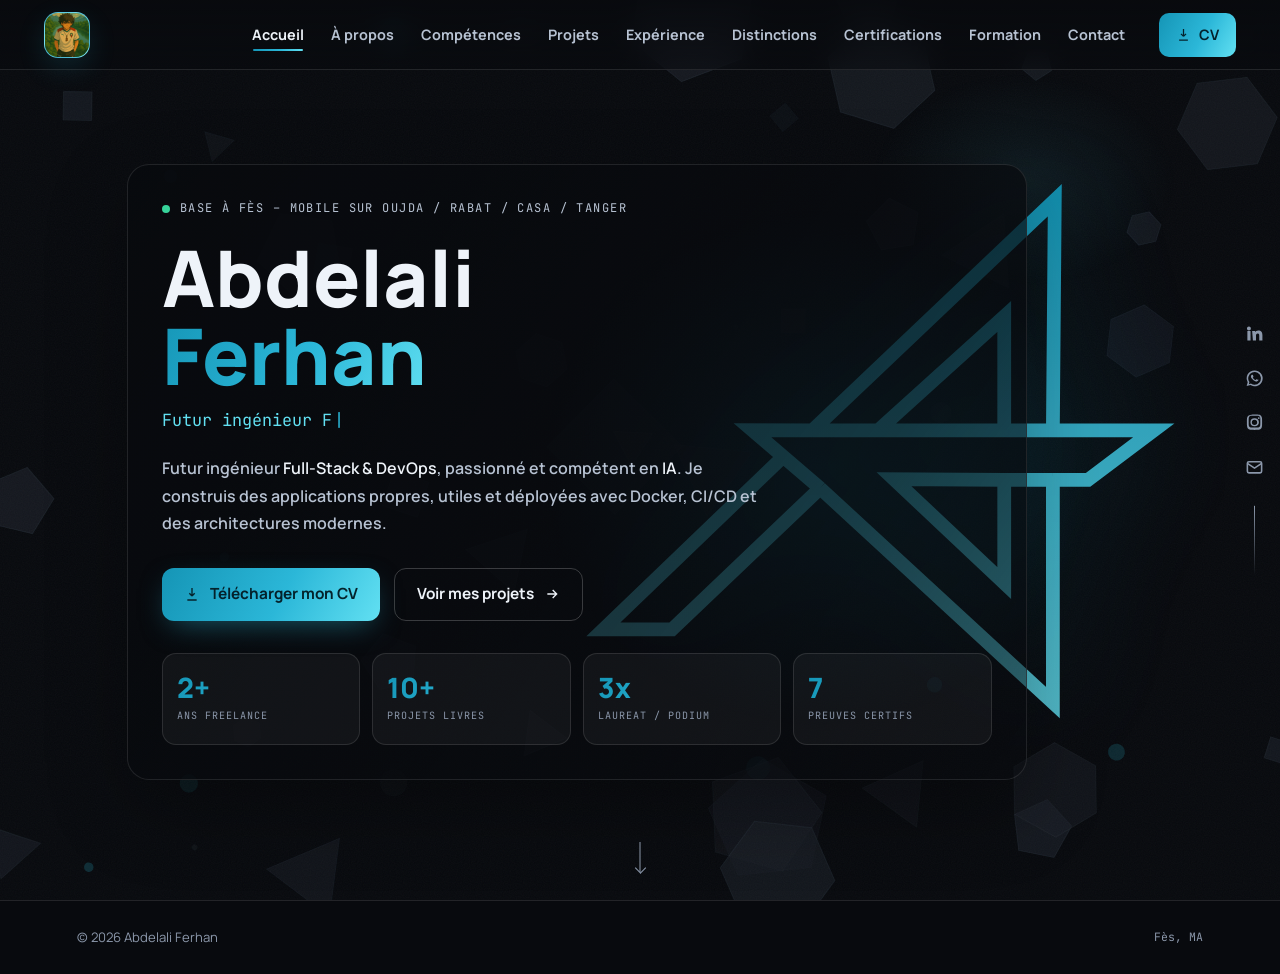
==== commit 26a6d1d9: "Polish portfolio UI sections" ====
--- a/index.html
+++ b/index.html
@@ -13,7 +13,7 @@
     <link rel="preconnect" href="https://fonts.gstatic.com" crossorigin>
     <link href="https://fonts.googleapis.com/css2?family=Syne:wght@600;700;800&family=Manrope:wght@300;400;500;600;700&family=JetBrains+Mono:wght@400;500;600&display=swap" rel="stylesheet">
     <style>
-     :root {
+         :root {
             --bg: #080a0e;
             --bg-2: #0b0f17;
             --surface: rgba(255, 255, 255, .04);
@@ -818,9 +818,13 @@
         
         .about-grid {
             display: grid;
-            grid-template-columns: 1.3fr .7fr;
+            grid-template-columns: minmax(0, 1.2fr) minmax(280px, .8fr);
             gap: 40px;
             align-items: start
+        }
+        
+        .about-grid>div {
+            min-width: 0
         }
         
         .about-grid p {
@@ -828,7 +832,8 @@
             font-size: 1rem;
             line-height: 1.78;
             margin-bottom: 18px;
-            font-weight: 600
+            font-weight: 600;
+            max-width: 760px
         }
         
         .about-grid p strong {
@@ -877,21 +882,83 @@
             height: 18px
         }
         
-        .chips {
-            display: flex;
-            flex-wrap: wrap;
-            gap: 8px;
-            margin-top: 24px
-        }
-        
-        .chip {
-            font-family: var(--mono);
-            font-size: .8rem;
-            padding: 7px 13px;
-            border-radius: 30px;
-            border: 1px solid var(--border-2);
-            color: var(--muted);
-            background: rgba(255, 255, 255, .035)
+        .about-tech {
+            position: relative;
+            margin-top: 28px;
+            overflow: hidden;
+            border: 1px solid var(--border);
+            border-radius: 16px;
+            background: linear-gradient(145deg, rgba(255, 255, 255, .06), rgba(255, 255, 255, .025));
+            box-shadow: inset 0 1px 0 rgba(255, 255, 255, .06)
+        }
+        
+        .about-tech::before,
+        .about-tech::after {
+            content: "";
+            position: absolute;
+            top: 0;
+            bottom: 0;
+            width: 84px;
+            z-index: 2;
+            pointer-events: none
+        }
+        
+        .about-tech::before {
+            left: 0;
+            background: linear-gradient(90deg, rgba(8, 10, 14, .94), transparent)
+        }
+        
+        .about-tech::after {
+            right: 0;
+            background: linear-gradient(270deg, rgba(8, 10, 14, .94), transparent)
+        }
+        
+        .tech-marquee {
+            display: flex;
+            width: max-content;
+            animation: techFlow 24s linear infinite
+        }
+        
+        .about-tech:hover .tech-marquee {
+            animation-play-state: paused
+        }
+        
+        .tech-track {
+            display: flex;
+            gap: 12px;
+            padding: 14px 12px
+        }
+        
+        .tech-chip {
+            min-width: 148px;
+            min-height: 58px;
+            display: inline-flex;
+            align-items: center;
+            gap: 11px;
+            padding: 10px 13px;
+            border-radius: 13px;
+            border: 1px solid rgba(255, 255, 255, .12);
+            background: rgba(255, 255, 255, .055);
+            color: var(--text);
+            font-weight: 750;
+            box-shadow: 0 12px 30px rgba(0, 0, 0, .12);
+            transition: transform .25s var(--ease), border-color .25s, background .25s
+        }
+        
+        .tech-chip:hover {
+            transform: translateY(-3px);
+            border-color: rgba(43, 183, 216, .45);
+            background: rgba(43, 183, 216, .1)
+        }
+        
+        .tech-chip .tech-icon {
+            flex-shrink: 0
+        }
+        
+        @keyframes techFlow {
+            to {
+                transform: translateX(-50%)
+            }
         }
         
         .skill-cat .cat-head {
@@ -924,1240 +991,1308 @@
         }
         
         .skill-cat .tags {
+            display: grid;
+            grid-template-columns: repeat(auto-fit, minmax(104px, 1fr));
+            gap: 10px
+        }
+        
+        .tag {
+            font-size: .82rem;
+            min-height: 84px;
+            padding: 12px 10px 10px;
+            border-radius: 12px;
+            background: linear-gradient(145deg, rgba(255, 255, 255, .065), rgba(255, 255, 255, .025));
+            border: 1px solid var(--border);
+            color: var(--text);
+            transition: border-color .25s, color .25s, transform .25s, background .25s, box-shadow .25s;
+            display: inline-flex;
+            flex-direction: column;
+            align-items: center;
+            justify-content: center;
+            gap: 8px;
+            font-weight: 700;
+            text-align: center;
+            line-height: 1.25;
+            overflow-wrap: normal
+        }
+        
+        .tag>span:last-child {
+            max-width: 100%;
+            word-break: normal;
+            overflow-wrap: normal
+        }
+        
+        .tech-icon {
+            width: 38px;
+            height: 38px;
+            border-radius: 11px;
+            display: inline-grid;
+            place-items: center;
+            background: rgba(244, 248, 252, .94);
+            border: 1px solid rgba(255, 255, 255, .2);
+            color: #0b1720;
+            font-family: var(--mono);
+            font-size: .62rem;
+            line-height: 1;
+            text-transform: uppercase;
+            font-weight: 800;
+            transition: all .25s cubic-bezier(.22, .7, .2, 1)
+        }
+        
+        .tech-icon img {
+            width: 24px;
+            height: 24px;
+            object-fit: contain;
+            display: block;
+            filter: drop-shadow(0 6px 10px rgba(0, 0, 0, .22))
+        }
+        
+        .tech-icon .fallback {
+            display: inline-flex
+        }
+        
+        .tag:hover .tech-icon {
+            background: #fff;
+            border-color: rgba(43, 183, 216, .45);
+            transform: scale(1.08)
+        }
+        
+        .tag:hover {
+            border-color: var(--accent);
+            color: var(--accent-3);
+            transform: translateY(-3px);
+            background: linear-gradient(145deg, rgba(43, 183, 216, .12), rgba(255, 255, 255, .04));
+            box-shadow: 0 14px 34px rgba(0, 0, 0, .18)
+        }
+        
+        .tag.lead {
+            background: linear-gradient(120deg, rgba(21, 149, 182, .18), rgba(43, 183, 216, .1));
+            border-color: rgba(43, 183, 216, .4);
+            color: var(--accent-3)
+        }
+        
+        .filters {
+            display: flex;
+            flex-wrap: wrap;
+            gap: 10px;
+            margin-bottom: 30px
+        }
+        
+        .filter {
+            font-family: var(--mono);
+            font-size: .86rem;
+            min-height: 44px;
+            padding: 9px 18px;
+            border-radius: 30px;
+            border: 1px solid var(--border);
+            color: var(--muted);
+            transition: all .25s
+        }
+        
+        .filter:hover {
+            color: var(--text);
+            border-color: var(--border-2)
+        }
+        
+        .filter.active {
+            background: var(--grad);
+            color: #04222b;
+            border-color: transparent;
+            font-weight: 600
+        }
+        
+        .proj {
+            display: flex;
+            flex-direction: column;
+            gap: 15px;
+            padding: 0;
+            cursor: pointer;
+            min-height: 100%;
+            transition: all .4s cubic-bezier(.22, .7, .2, 1)
+        }
+        
+        .proj .proj-body {
+            display: flex;
+            flex: 1;
+            flex-direction: column;
+            gap: 15px;
+            padding: 22px
+        }
+        
+        .proj-media {
+            position: relative;
+            aspect-ratio: 16/9;
+            background: linear-gradient(135deg, rgba(21, 149, 182, .24), rgba(98, 224, 242, .08) 52%, rgba(255, 255, 255, .04));
+            border-bottom: 1px solid var(--border);
+            overflow: hidden;
+            transition: all .4s cubic-bezier(.22, .7, .2, 1)
+        }
+        
+        .proj-media img,
+        .proj-media video {
+            width: 100%;
+            height: 100%;
+            object-fit: cover;
+            filter: saturate(1.03) contrast(1.02);
+            transition: transform .45s var(--ease), opacity .3s;
+            background: #05070a
+        }
+        
+        .proj-media video {
+            display: block
+        }
+        
+        .proj:hover .proj-media img,
+        .proj:hover .proj-media video {
+            transform: scale(1.035)
+        }
+        
+        .media-pill {
+            position: absolute;
+            left: 12px;
+            bottom: 12px;
+            z-index: 3;
+            display: inline-flex;
+            align-items: center;
+            gap: 7px;
+            padding: 6px 10px;
+            border-radius: 999px;
+            background: rgba(5, 7, 10, .72);
+            border: 1px solid rgba(255, 255, 255, .16);
+            font-family: var(--mono);
+            font-size: .66rem;
+            color: var(--accent-3);
+            backdrop-filter: blur(8px)
+        }
+        
+        .media-pill svg {
+            width: 13px;
+            height: 13px
+        }
+        
+        .proj-placeholder {
+            height: 100%;
+            display: grid;
+            place-items: center;
+            position: relative;
+            color: var(--accent-3)
+        }
+        
+        .proj-placeholder::before {
+            content: "";
+            position: absolute;
+            inset: 0;
+            background: radial-gradient(circle at 30% 25%, rgba(98, 224, 242, .2), transparent 36%), linear-gradient(135deg, rgba(21, 149, 182, .22), rgba(13, 18, 27, .88))
+        }
+        
+        .proj-placeholder span {
+            position: relative;
+            font-family: var(--display);
+            font-weight: 800;
+            font-size: clamp(2rem, 6vw, 4.5rem);
+            letter-spacing: .02em;
+            text-shadow: 0 20px 60px rgba(0, 0, 0, .35)
+        }
+        
+        .proj .top {
+            display: flex;
+            justify-content: space-between;
+            align-items: flex-start;
+            gap: 12px
+        }
+        
+        .proj .badge-cat {
+            font-family: var(--mono);
+            font-size: .72rem;
+            letter-spacing: .12em;
+            text-transform: uppercase;
+            color: var(--accent-3);
+            border: 1px solid rgba(43, 183, 216, .38);
+            padding: 5px 10px;
+            border-radius: 30px;
+            white-space: nowrap;
+            background: rgba(43, 183, 216, .08)
+        }
+        
+        .proj h3 {
+            font-family: var(--display);
+            font-weight: 750;
+            font-size: 1.2rem;
+            line-height: 1.22;
+            letter-spacing: -.5px;
+            transition: all .3s cubic-bezier(.22, .7, .2, 1)
+        }
+        
+        .proj:hover h3 {
+            color: var(--accent)
+        }
+        
+        .proj .yr {
+            font-family: var(--mono);
+            font-size: .8rem;
+            color: var(--faint)
+        }
+        
+        .proj p {
+            color: var(--muted);
+            font-size: .95rem;
+            line-height: 1.68;
+            flex: 1;
+            font-weight: 600
+        }
+        
+        .proj .stack {
+            display: flex;
+            flex-wrap: wrap;
+            gap: 6px
+        }
+        
+        .proj .stack span {
+            font-family: var(--mono);
+            font-size: .74rem;
+            color: var(--muted);
+            background: var(--surface-2);
+            border: 1px solid var(--border);
+            padding: 4px 9px;
+            border-radius: 6px
+        }
+        
+        .proj .actions {
+            display: flex;
+            align-items: center;
+            gap: 14px;
+            flex-wrap: wrap;
+            margin-top: 2px
+        }
+        
+        .proj .links a,
+        .preview-btn {
+            font-family: var(--mono);
+            font-size: .82rem;
+            color: var(--accent-3);
+            display: inline-flex;
+            align-items: center;
+            gap: 6px;
+            min-height: 38px;
+            transition: gap .25s, color .25s
+        }
+        
+        .proj .links a:hover {
+            gap: 9px
+        }
+        
+        .proj .links a svg {
+            width: 14px;
+            height: 14px
+        }
+        
+        .preview-btn:hover {
+            color: var(--text);
+            gap: 10px
+        }
+        
+        .preview-btn svg {
+            width: 15px;
+            height: 15px
+        }
+        
+        .proj .glow {
+            position: absolute;
+            top: -40%;
+            right: -30%;
+            width: 60%;
+            height: 80%;
+            background: radial-gradient(closest-side, rgba(43, 183, 216, .16), transparent);
+            opacity: 0;
+            transition: opacity .4s
+        }
+        
+        .proj:hover .glow {
+            opacity: 1
+        }
+        
+        .mobile-frame {
+            display: inline-flex;
+            justify-content: center;
+            align-items: center;
+            width: 100%;
+            height: 100%;
+            background: #000;
+            padding: 20px
+        }
+        
+        .mobile-frame video {
+            width: 320px;
+            height: auto;
+            aspect-ratio: 9/16;
+            border-radius: 40px;
+            border: 12px solid #1a1a1a;
+            box-shadow: inset 0 0 0 2px #333, 0 20px 60px rgba(0, 0, 0, .8);
+            object-fit: contain;
+            background: #000;
+        }
+        
+        .mobile-frame video::before {
+            content: "";
+            position: absolute;
+            top: 0;
+            left: 0;
+            width: 100%;
+            height: 28px;
+            background: linear-gradient(to bottom, #000 0%, rgba(0, 0, 0, .3) 100%);
+            border-radius: 40px 40px 0 0;
+            z-index: 10
+        }
+        
+        .flag {
+            position: absolute;
+            top: 14px;
+            right: 14px;
+            font-size: .9rem
+        }
+        
+        .timeline {
+            position: relative;
+            margin-left: 6px
+        }
+        
+        .timeline::before {
+            content: "";
+            position: absolute;
+            left: 7px;
+            top: 6px;
+            bottom: 6px;
+            width: 2px;
+            background: linear-gradient(var(--accent), transparent)
+        }
+        
+        .tl-item {
+            position: relative;
+            padding-left: 40px;
+            padding-bottom: 34px
+        }
+        
+        .tl-item:last-child {
+            padding-bottom: 0
+        }
+        
+        .tl-item .node {
+            position: absolute;
+            left: 0;
+            top: 4px;
+            width: 16px;
+            height: 16px;
+            border-radius: 50%;
+            background: var(--bg);
+            border: 2px solid var(--accent);
+            box-shadow: 0 0 0 4px rgba(43, 183, 216, .12)
+        }
+        
+        .tl-item .when {
+            font-family: var(--mono);
+            font-size: .72rem;
+            color: var(--accent);
+            margin-bottom: 5px
+        }
+        
+        .tl-item h3 {
+            font-family: var(--display);
+            font-weight: 700;
+            font-size: 1.15rem
+        }
+        
+        .tl-item .org {
+            color: var(--muted);
+            font-size: 1rem;
+            margin-bottom: 10px
+        }
+        
+        .tl-item ul {
+            list-style: none;
+            display: flex;
+            flex-direction: column;
+            gap: 7px
+        }
+        
+        .tl-item li {
+            position: relative;
+            padding-left: 18px;
+            color: var(--muted);
+            font-size: 1rem;
+            line-height: 1.7
+        }
+        
+        .tl-item li::before {
+            content: "";
+            position: absolute;
+            left: 0;
+            top: 9px;
+            width: 6px;
+            height: 6px;
+            border-radius: 2px;
+            background: var(--accent);
+            opacity: .7
+        }
+        
+        .tl-item .stack {
+            display: flex;
+            flex-wrap: wrap;
+            gap: 6px;
+            margin-top: 12px
+        }
+        
+        .tl-item .stack span {
+            font-family: var(--mono);
+            font-size: .74rem;
+            color: var(--muted);
+            background: var(--surface-2);
+            border: 1px solid var(--border);
+            padding: 4px 9px;
+            border-radius: 6px
+        }
+        
+        .award {
+            display: flex;
+            gap: 18px;
+            align-items: flex-start
+        }
+        
+        .award .medal {
+            font-size: 1.8rem;
+            flex-shrink: 0
+        }
+        
+        .award h3 {
+            font-family: var(--display);
+            font-weight: 700;
+            font-size: 1.08rem;
+            margin-bottom: 3px
+        }
+        
+        .award .meta {
+            font-family: var(--mono);
+            font-size: .7rem;
+            color: var(--accent);
+            margin-bottom: 8px
+        }
+        
+        .award p {
+            color: var(--muted);
+            font-size: 1rem;
+            line-height: 1.7
+        }
+        
+        .cert-grid {
+            display: grid;
+            grid-template-columns: repeat(3, minmax(0, 1fr));
+            gap: 16px;
+            min-width: 0
+        }
+        
+        .card.cert-card {
+            display: flex;
+            flex-direction: column;
+            padding: 0;
+            min-height: 100%;
+            min-width: 0;
+            border-radius: 12px
+        }
+        
+        .cert-card.featured-cert {
+            grid-column: span 2
+        }
+        
+        .cert-thumb {
+            position: relative;
+            display: block;
+            aspect-ratio: 16 / 10;
+            overflow: hidden;
+            border-bottom: 1px solid var(--border);
+            background: #f4f7fa
+        }
+        
+        .cert-thumb img {
+            width: 100%;
+            height: 100%;
+            object-fit: cover;
+            transition: transform .45s var(--ease)
+        }
+        
+        .cert-card:hover .cert-thumb img {
+            transform: scale(1.025)
+        }
+        
+        .cert-level {
+            position: absolute;
+            left: 12px;
+            top: 12px;
+            max-width: calc(100% - 24px);
+            padding: 6px 10px;
+            border-radius: 999px;
+            background: rgba(8, 10, 14, .78);
+            border: 1px solid rgba(255, 255, 255, .16);
+            color: var(--text);
+            font-family: var(--mono);
+            font-size: .63rem;
+            letter-spacing: .1em;
+            text-transform: uppercase;
+            backdrop-filter: blur(10px)
+        }
+        
+        .cert-content {
+            display: flex;
+            flex-direction: column;
+            gap: 12px;
+            flex: 1;
+            min-width: 0;
+            padding: 18px
+        }
+        
+        .cert-topline,
+        .cert-meta,
+        .cert-tags {
             display: flex;
             flex-wrap: wrap;
             gap: 8px
         }
         
-        .tag {
-            font-size: .86rem;
-            padding: 7px 11px;
-            border-radius: 9px;
+        .cert-topline {
+            justify-content: space-between;
+            align-items: center;
+            color: var(--accent);
+            font-family: var(--mono);
+            font-size: .66rem;
+            letter-spacing: .12em;
+            text-transform: uppercase
+        }
+        
+        .cert-topline span,
+        .cert-title-row h3 {
+            min-width: 0;
+            overflow-wrap: anywhere
+        }
+        
+        .cert-title-row {
+            display: flex;
+            align-items: flex-start;
+            justify-content: space-between;
+            gap: 12px
+        }
+        
+        .cert-title-row h3 {
+            font-family: var(--display);
+            font-weight: 700;
+            font-size: 1.05rem;
+            line-height: 1.25
+        }
+        
+        .featured-cert .cert-title-row h3 {
+            font-size: clamp(1.15rem, 2.1vw, 1.45rem)
+        }
+        
+        .cert-title-row h3 a {
+            transition: color .25s
+        }
+        
+        .cert-title-row h3 a:hover {
+            color: var(--accent-3)
+        }
+        
+        .cert-proof {
+            display: inline-flex;
+            align-items: center;
+            justify-content: center;
+            gap: 7px;
+            min-height: 34px;
+            padding: 8px 11px;
+            border: 1px solid rgba(43, 183, 216, .34);
+            border-radius: 999px;
+            color: var(--accent-3);
+            background: rgba(43, 183, 216, .09);
+            font-family: var(--mono);
+            font-size: .66rem;
+            letter-spacing: .08em;
+            text-transform: uppercase;
+            white-space: nowrap;
+            flex-shrink: 0;
+            transition: transform .25s var(--ease), border-color .25s, background .25s
+        }
+        
+        .cert-proof:hover {
+            transform: translateY(-2px);
+            border-color: var(--accent-3);
+            background: rgba(43, 183, 216, .15)
+        }
+        
+        .cert-proof svg {
+            width: 14px;
+            height: 14px
+        }
+        
+        .cert-desc {
+            color: var(--muted);
+            font-size: .96rem;
+            line-height: 1.64
+        }
+        
+        .cert-meta span,
+        .cert-tags span {
+            border: 1px solid var(--border);
+            border-radius: 999px;
+            background: var(--surface);
+            color: var(--muted);
+            font-size: .75rem;
+            padding: 5px 9px
+        }
+        
+        .cert-meta span {
+            font-family: var(--mono);
+            color: var(--faint)
+        }
+        
+        .cert-tags span {
+            color: var(--text)
+        }
+        
+        .subsection-title {
+            font-family: var(--display);
+            font-weight: 700;
+            font-size: 1.15rem;
+            margin: 38px 0 8px
+        }
+        
+        .lang-bar {
+            display: flex;
+            flex-wrap: wrap;
+            gap: 10px;
+            margin-top: 8px
+        }
+        
+        .lang {
+            display: flex;
+            align-items: center;
+            gap: 9px;
+            min-height: 44px;
+            padding: 10px 16px;
+            border: 1px solid var(--border);
+            border-radius: 11px;
+            background: var(--surface);
+            font-size: 1rem
+        }
+        
+        .lang b {
+            font-weight: 600
+        }
+        
+        .lang span {
+            font-family: var(--mono);
+            font-size: .7rem;
+            color: var(--accent)
+        }
+        
+        .contact-grid {
+            display: grid;
+            grid-template-columns: .9fr 1.1fr;
+            gap: 48px;
+            align-items: start
+        }
+        
+        .contact-links {
+            display: flex;
+            flex-direction: column;
+            gap: 12px;
+            margin-top: 8px
+        }
+        
+        .clink {
+            display: flex;
+            align-items: center;
+            gap: 16px;
+            min-height: 72px;
+            padding: 16px 18px;
+            border: 1px solid var(--border);
+            border-radius: 13px;
+            background: var(--surface);
+            transition: border-color .3s, transform .3s, background .3s
+        }
+        
+        .clink:hover {
+            border-color: var(--accent);
+            transform: translateX(5px);
+            background: var(--surface-2)
+        }
+        
+        .clink .ico {
+            width: 40px;
+            height: 40px;
+            border-radius: 10px;
+            display: grid;
+            place-items: center;
             background: var(--surface-2);
             border: 1px solid var(--border);
+            color: var(--accent);
+            flex-shrink: 0
+        }
+        
+        .clink .ico svg {
+            width: 18px;
+            height: 18px
+        }
+        
+        .clink .k {
+            font-family: var(--mono);
+            font-size: .64rem;
+            letter-spacing: .12em;
+            text-transform: uppercase;
+            color: var(--faint)
+        }
+        
+        .clink .v {
+            font-weight: 600;
+            font-size: .95rem
+        }
+        
+        form .field {
+            margin-bottom: 16px
+        }
+        
+        form label {
+            display: block;
+            font-family: var(--mono);
+            font-size: .78rem;
+            letter-spacing: .1em;
+            text-transform: uppercase;
+            color: var(--muted);
+            margin-bottom: 8px
+        }
+        
+        form input,
+        form textarea {
+            width: 100%;
+            background: var(--surface);
+            border: 1px solid var(--border);
+            border-radius: 11px;
+            padding: 14px 15px;
             color: var(--text);
-            transition: border-color .25s, color .25s, transform .25s;
+            font-family: inherit;
+            font-size: 1rem;
+            transition: border-color .25s, background .25s
+        }
+        
+        form input:focus,
+        form textarea:focus {
+            outline: none;
+            border-color: var(--accent);
+            background: var(--surface-2)
+        }
+        
+        form textarea {
+            resize: vertical;
+            min-height: 130px
+        }
+        
+        .hidden {
+            display: none!important
+        }
+        
+        [hidden] {
+            display: none!important
+        }
+        
+        footer {
+            border-top: 1px solid var(--border);
+            padding: 26px clamp(22px, 6vw, 80px);
+            display: flex;
+            justify-content: space-between;
+            align-items: center;
+            gap: 16px;
+            flex-wrap: wrap;
+            color: var(--faint);
+            font-size: .82rem
+        }
+        
+        footer .mono {
+            font-family: var(--mono);
+            font-size: .72rem
+        }
+        /* ---------- PROJECT LIGHTBOX ---------- */
+        
+        .lightbox {
+            position: fixed;
+            inset: 0;
+            z-index: 120;
+            display: none;
+            align-items: center;
+            justify-content: center;
+            padding: clamp(14px, 3vw, 34px);
+            background: rgba(2, 5, 9, .78);
+            backdrop-filter: blur(14px)
+        }
+        
+        .lightbox.open {
+            display: flex;
+            animation: viewIn .28s var(--ease)
+        }
+        
+        .lightbox-panel {
+            position: relative;
+            width: min(1160px, 100%);
+            max-height: min(820px, calc(100vh - 28px));
+            display: grid;
+            grid-template-columns: minmax(0, 1.35fr) minmax(300px, .65fr);
+            overflow: hidden;
+            border: 1px solid var(--border-2);
+            border-radius: 18px;
+            background: linear-gradient(145deg, rgba(10, 15, 23, .96), rgba(7, 10, 16, .98));
+            box-shadow: 0 28px 100px rgba(0, 0, 0, .55)
+        }
+        
+        .lightbox-close {
+            position: absolute;
+            top: 14px;
+            right: 14px;
+            z-index: 5;
+            width: 44px;
+            height: 44px;
+            border-radius: 12px;
+            display: grid;
+            place-items: center;
+            border: 1px solid var(--border-2);
+            background: rgba(8, 10, 14, .76);
+            color: var(--text)
+        }
+        
+        .lightbox-close svg {
+            width: 20px;
+            height: 20px
+        }
+        
+        .slider {
+            min-width: 0;
+            display: flex;
+            flex-direction: column;
+            background: rgba(0, 0, 0, .18)
+        }
+        
+        .slide-stage {
+            position: relative;
+            min-height: 0;
+            aspect-ratio: 16/10;
+            display: grid;
+            place-items: center;
+            overflow: hidden
+        }
+        
+        .slide-stage img,
+        .slide-stage video {
+            width: 100%;
+            height: 100%;
+            object-fit: contain;
+            background: #05070a
+        }
+        
+        .slide-stage .proj-placeholder {
+            width: 100%;
+            height: 100%;
+            min-height: 360px
+        }
+        
+        .slide-nav {
+            position: absolute;
+            top: 50%;
+            transform: translateY(-50%);
+            z-index: 4;
+            width: 46px;
+            height: 46px;
+            border-radius: 50%;
+            display: grid;
+            place-items: center;
+            border: 1px solid var(--border-2);
+            background: rgba(8, 10, 14, .72);
+            color: var(--text);
+            transition: transform .25s, border-color .25s, background .25s
+        }
+        
+        .slide-nav:hover {
+            border-color: var(--accent);
+            background: rgba(21, 149, 182, .22)
+        }
+        
+        .slide-nav.prev {
+            left: 16px
+        }
+        
+        .slide-nav.next {
+            right: 16px
+        }
+        
+        .slide-nav svg {
+            width: 22px;
+            height: 22px
+        }
+        
+        .slide-count {
+            position: absolute;
+            left: 16px;
+            bottom: 14px;
+            z-index: 4;
+            font-family: var(--mono);
+            font-size: .78rem;
+            color: var(--muted);
+            padding: 7px 10px;
+            border-radius: 999px;
+            border: 1px solid var(--border);
+            background: rgba(8, 10, 14, .76)
+        }
+        
+        .thumbs {
+            display: flex;
+            gap: 8px;
+            overflow-x: auto;
+            padding: 12px;
+            border-top: 1px solid var(--border);
+            scrollbar-width: thin
+        }
+        
+        .thumb {
+            width: 74px;
+            height: 48px;
+            flex: 0 0 auto;
+            border-radius: 8px;
+            overflow: hidden;
+            border: 1px solid var(--border);
+            background: var(--surface-2);
+            opacity: .66;
+            transition: opacity .25s, border-color .25s, transform .25s
+        }
+        
+        .thumb[aria-current="true"] {
+            opacity: 1;
+            border-color: var(--accent-3);
+            transform: translateY(-1px)
+        }
+        
+        .thumb img {
+            width: 100%;
+            height: 100%;
+            object-fit: cover
+        }
+        
+        .thumb .proj-placeholder span {
+            font-size: 1rem
+        }
+        
+        .lightbox-info {
+            padding: clamp(24px, 3vw, 34px);
+            display: flex;
+            flex-direction: column;
+            gap: 18px;
+            overflow: auto
+        }
+        
+        .lightbox-info .badge-cat {
+            align-self: flex-start;
+            font-family: var(--mono);
+            font-size: .74rem;
+            letter-spacing: .12em;
+            text-transform: uppercase;
+            color: var(--accent-3);
+            border: 1px solid rgba(43, 183, 216, .38);
+            padding: 6px 11px;
+            border-radius: 999px;
+            background: rgba(43, 183, 216, .08)
+        }
+        
+        .lightbox-info h3 {
+            font-family: var(--display);
+            font-size: clamp(1.55rem, 3vw, 2.2rem);
+            line-height: 1.1;
+            letter-spacing: -.015em
+        }
+        
+        .lightbox-info p {
+            color: var(--muted);
+            font-size: 1rem;
+            line-height: 1.75
+        }
+        
+        .lightbox-info .stack {
+            display: flex;
+            flex-wrap: wrap;
+            gap: 7px
+        }
+        
+        .lightbox-info .stack span {
+            font-family: var(--mono);
+            font-size: .76rem;
+            color: var(--muted);
+            background: var(--surface-2);
+            border: 1px solid var(--border);
+            padding: 5px 9px;
+            border-radius: 7px
+        }
+        
+        .lightbox-info .links a {
+            font-family: var(--mono);
+            font-size: .86rem;
+            color: var(--accent-3);
             display: inline-flex;
             align-items: center;
-            gap: 8px;
-            font-weight: 650
-        }
-        
-        .tech-icon {
-            width: 23px;
-            height: 23px;
-            border-radius: 7px;
-            display: inline-grid;
-            place-items: center;
-            background: rgba(43, 183, 216, .12);
-            border: 1px solid rgba(43, 183, 216, .22);
-            color: var(--accent-3);
-            font-family: var(--mono);
-            font-size: .58rem;
-            line-height: 1;
-            text-transform: uppercase;
-            font-weight: 700;
-            transition: all .25s cubic-bezier(.22, .7, .2, 1)
-        }
-        
-        .tag:hover .tech-icon {
-            background: rgba(43, 183, 216, .25);
-            border-color: rgba(43, 183, 216, .45);
-            transform: scale(1.15)
-        }
-        
-        flex: 0 0 auto;
-    }
-    .tag:hover {
-        border-color: var(--accent);
-        color: var(--accent-3);
-        transform: translateY(-2px)
-    }
-    .tag.lead {
-        background: linear-gradient(120deg, rgba(21, 149, 182, .18), rgba(43, 183, 216, .1));
-        border-color: rgba(43, 183, 216, .4);
-        color: var(--accent-3)
-    }
-    .filters {
-        display: flex;
-        flex-wrap: wrap;
-        gap: 10px;
-        margin-bottom: 30px
-    }
-    .filter {
-        font-family: var(--mono);
-        font-size: .86rem;
-        min-height: 44px;
-        padding: 9px 18px;
-        border-radius: 30px;
-        border: 1px solid var(--border);
-        color: var(--muted);
-        transition: all .25s
-    }
-    .filter:hover {
-        color: var(--text);
-        border-color: var(--border-2)
-    }
-    .filter.active {
-        background: var(--grad);
-        color: #04222b;
-        border-color: transparent;
-        font-weight: 600
-    }
-    .proj {
-        display: flex;
-        flex-direction: column;
-        gap: 15px;
-        padding: 0;
-        cursor: pointer;
-        min-height: 100%;
-        transition: all .4s cubic-bezier(.22, .7, .2, 1)
-    }
-    .proj .proj-body {
-        display: flex;
-        flex: 1;
-        flex-direction: column;
-        gap: 15px;
-        padding: 22px
-    }
-    .proj-media {
-        position: relative;
-        aspect-ratio: 16/9;
-        background: linear-gradient(135deg, rgba(21, 149, 182, .24), rgba(98, 224, 242, .08) 52%, rgba(255, 255, 255, .04));
-        border-bottom: 1px solid var(--border);
-        overflow: hidden;
-        transition: all .4s cubic-bezier(.22, .7, .2, 1)
-    }
-    .proj-media img,
-    .proj-media video {
-        width: 100%;
-        height: 100%;
-        object-fit: cover;
-        filter: saturate(1.03) contrast(1.02);
-        transition: transform .45s var(--ease), opacity .3s;
-        background: #05070a
-    }
-    .proj-media video {
-        display: block
-    }
-    .proj:hover .proj-media img,
-    .proj:hover .proj-media video {
-        transform: scale(1.035)
-    }
-    .media-pill {
-        position: absolute;
-        left: 12px;
-        bottom: 12px;
-        z-index: 3;
-        display: inline-flex;
-        align-items: center;
-        gap: 7px;
-        padding: 6px 10px;
-        border-radius: 999px;
-        background: rgba(5, 7, 10, .72);
-        border: 1px solid rgba(255, 255, 255, .16);
-        font-family: var(--mono);
-        font-size: .66rem;
-        color: var(--accent-3);
-        backdrop-filter: blur(8px)
-    }
-    .media-pill svg {
-        width: 13px;
-        height: 13px
-    }
-    .proj-placeholder {
-        height: 100%;
-        display: grid;
-        place-items: center;
-        position: relative;
-        color: var(--accent-3)
-    }
-    .proj-placeholder::before {
-        content: "";
-        position: absolute;
-        inset: 0;
-        background: radial-gradient(circle at 30% 25%, rgba(98, 224, 242, .2), transparent 36%), linear-gradient(135deg, rgba(21, 149, 182, .22), rgba(13, 18, 27, .88))
-    }
-    .proj-placeholder span {
-        position: relative;
-        font-family: var(--display);
-        font-weight: 800;
-        font-size: clamp(2rem, 6vw, 4.5rem);
-        letter-spacing: .02em;
-        text-shadow: 0 20px 60px rgba(0, 0, 0, .35)
-    }
-    .proj .top {
-        display: flex;
-        justify-content: space-between;
-        align-items: flex-start;
-        gap: 12px
-    }
-    .proj .badge-cat {
-        font-family: var(--mono);
-        font-size: .72rem;
-        letter-spacing: .12em;
-        text-transform: uppercase;
-        color: var(--accent-3);
-        border: 1px solid rgba(43, 183, 216, .38);
-        padding: 5px 10px;
-        border-radius: 30px;
-        white-space: nowrap;
-        background: rgba(43, 183, 216, .08)
-    }
-    .proj h3 {
-        font-family: var(--display);
-        font-weight: 750;
-        font-size: 1.2rem;
-        line-height: 1.22;
-        letter-spacing: -.5px;
-        transition: all .3s cubic-bezier(.22, .7, .2, 1)
-    }
-    .proj:hover h3 {
-        color: var(--accent)
-    }
-    .proj .yr {
-        font-family: var(--mono);
-        font-size: .8rem;
-        color: var(--faint)
-    }
-    .proj p {
-        color: var(--muted);
-        font-size: .95rem;
-        line-height: 1.68;
-        flex: 1;
-        font-weight: 600
-    }
-    .proj .stack {
-        display: flex;
-        flex-wrap: wrap;
-        gap: 6px
-    }
-    .proj .stack span {
-        font-family: var(--mono);
-        font-size: .74rem;
-        color: var(--muted);
-        background: var(--surface-2);
-        border: 1px solid var(--border);
-        padding: 4px 9px;
-        border-radius: 6px
-    }
-    .proj .actions {
-        display: flex;
-        align-items: center;
-        gap: 14px;
-        flex-wrap: wrap;
-        margin-top: 2px
-    }
-    .proj .links a,
-    .preview-btn {
-        font-family: var(--mono);
-        font-size: .82rem;
-        color: var(--accent-3);
-        display: inline-flex;
-        align-items: center;
-        gap: 6px;
-        min-height: 38px;
-        transition: gap .25s, color .25s
-    }
-    .proj .links a:hover {
-        gap: 9px
-    }
-    .proj .links a svg {
-        width: 14px;
-        height: 14px
-    }
-    .preview-btn:hover {
-        color: var(--text);
-        gap: 10px
-    }
-    .preview-btn svg {
-        width: 15px;
-        height: 15px
-    }
-    .proj .glow {
-        position: absolute;
-        top: -40%;
-        right: -30%;
-        width: 60%;
-        height: 80%;
-        background: radial-gradient(closest-side, rgba(43, 183, 216, .16), transparent);
-        opacity: 0;
-        transition: opacity .4s
-    }
-    .proj:hover .glow {
-        opacity: 1
-    }
-    .mobile-frame {
-        display: inline-flex;
-        justify-content: center;
-        align-items: center;
-        width: 100%;
-        height: 100%;
-        background: #000;
-        padding: 20px
-    }
-    .mobile-frame video {
-        width: 320px;
-        height: auto;
-        aspect-ratio: 9/16;
-        border-radius: 40px;
-        border: 12px solid #1a1a1a;
-        box-shadow: inset 0 0 0 2px #333, 0 20px 60px rgba(0, 0, 0, .8);
-        object-fit: contain;
-        background: #000;
-    }
-    .mobile-frame video::before {
-        content: "";
-        position: absolute;
-        top: 0;
-        left: 0;
-        width: 100%;
-        height: 28px;
-        background: linear-gradient(to bottom, #000 0%, rgba(0, 0, 0, .3) 100%);
-        border-radius: 40px 40px 0 0;
-        z-index: 10
-    }
-    .flag {
-        position: absolute;
-        top: 14px;
-        right: 14px;
-        font-size: .9rem
-    }
-    .timeline {
-        position: relative;
-        margin-left: 6px
-    }
-    .timeline::before {
-        content: "";
-        position: absolute;
-        left: 7px;
-        top: 6px;
-        bottom: 6px;
-        width: 2px;
-        background: linear-gradient(var(--accent), transparent)
-    }
-    .tl-item {
-        position: relative;
-        padding-left: 40px;
-        padding-bottom: 34px
-    }
-    .tl-item:last-child {
-        padding-bottom: 0
-    }
-    .tl-item .node {
-        position: absolute;
-        left: 0;
-        top: 4px;
-        width: 16px;
-        height: 16px;
-        border-radius: 50%;
-        background: var(--bg);
-        border: 2px solid var(--accent);
-        box-shadow: 0 0 0 4px rgba(43, 183, 216, .12)
-    }
-    .tl-item .when {
-        font-family: var(--mono);
-        font-size: .72rem;
-        color: var(--accent);
-        margin-bottom: 5px
-    }
-    .tl-item h3 {
-        font-family: var(--display);
-        font-weight: 700;
-        font-size: 1.15rem
-    }
-    .tl-item .org {
-        color: var(--muted);
-        font-size: 1rem;
-        margin-bottom: 10px
-    }
-    .tl-item ul {
-        list-style: none;
-        display: flex;
-        flex-direction: column;
-        gap: 7px
-    }
-    .tl-item li {
-        position: relative;
-        padding-left: 18px;
-        color: var(--muted);
-        font-size: 1rem;
-        line-height: 1.7
-    }
-    .tl-item li::before {
-        content: "";
-        position: absolute;
-        left: 0;
-        top: 9px;
-        width: 6px;
-        height: 6px;
-        border-radius: 2px;
-        background: var(--accent);
-        opacity: .7
-    }
-    .tl-item .stack {
-        display: flex;
-        flex-wrap: wrap;
-        gap: 6px;
-        margin-top: 12px
-    }
-    .tl-item .stack span {
-        font-family: var(--mono);
-        font-size: .74rem;
-        color: var(--muted);
-        background: var(--surface-2);
-        border: 1px solid var(--border);
-        padding: 4px 9px;
-        border-radius: 6px
-    }
-    .award {
-        display: flex;
-        gap: 18px;
-        align-items: flex-start
-    }
-    .award .medal {
-        font-size: 1.8rem;
-        flex-shrink: 0
-    }
-    .award h3 {
-        font-family: var(--display);
-        font-weight: 700;
-        font-size: 1.08rem;
-        margin-bottom: 3px
-    }
-    .award .meta {
-        font-family: var(--mono);
-        font-size: .7rem;
-        color: var(--accent);
-        margin-bottom: 8px
-    }
-    .award p {
-        color: var(--muted);
-        font-size: 1rem;
-        line-height: 1.7
-    }
-    .cert-overview {
-        display: grid;
-        grid-template-columns: 1.25fr repeat(2, minmax(0, .8fr));
-        gap: 12px;
-        margin: -14px 0 24px
-    }
-    .cert-metric {
-        min-height: 104px;
-        min-width: 0;
-        padding: 17px 18px;
-        border: 1px solid var(--border);
-        border-radius: 12px;
-        background: linear-gradient(145deg, rgba(255, 255, 255, .06), rgba(255, 255, 255, .025));
-        display: flex;
-        flex-direction: column;
-        justify-content: space-between
-    }
-    .cert-metric span {
-        font-family: var(--mono);
-        font-size: .68rem;
-        letter-spacing: .16em;
-        text-transform: uppercase;
-        color: var(--accent-3)
-    }
-    .cert-metric strong {
-        font-family: var(--display);
-        font-size: 1.02rem;
-        line-height: 1.25
-    }
-    .cert-metric small {
-        color: var(--faint);
-        font-size: .84rem
-    }
-    .cert-grid {
-        display: grid;
-        grid-template-columns: repeat(3, minmax(0, 1fr));
-        gap: 16px;
-        min-width: 0
-    }
-    .card.cert-card {
-        display: flex;
-        flex-direction: column;
-        padding: 0;
-        min-height: 100%;
-        min-width: 0;
-        border-radius: 12px
-    }
-    .cert-card.featured-cert {
-        grid-column: span 2
-    }
-    .cert-thumb {
-        position: relative;
-        display: block;
-        aspect-ratio: 16 / 10;
-        overflow: hidden;
-        border-bottom: 1px solid var(--border);
-        background: #f4f7fa
-    }
-    .cert-thumb img {
-        width: 100%;
-        height: 100%;
-        object-fit: cover;
-        transition: transform .45s var(--ease)
-    }
-    .cert-card:hover .cert-thumb img {
-        transform: scale(1.025)
-    }
-    .cert-level {
-        position: absolute;
-        left: 12px;
-        top: 12px;
-        max-width: calc(100% - 24px);
-        padding: 6px 10px;
-        border-radius: 999px;
-        background: rgba(8, 10, 14, .78);
-        border: 1px solid rgba(255, 255, 255, .16);
-        color: var(--text);
-        font-family: var(--mono);
-        font-size: .63rem;
-        letter-spacing: .1em;
-        text-transform: uppercase;
-        backdrop-filter: blur(10px)
-    }
-    .cert-content {
-        display: flex;
-        flex-direction: column;
-        gap: 12px;
-        flex: 1;
-        min-width: 0;
-        padding: 18px
-    }
-    .cert-topline,
-    .cert-meta,
-    .cert-tags {
-        display: flex;
-        flex-wrap: wrap;
-        gap: 8px
-    }
-    .cert-topline {
-        justify-content: space-between;
-        align-items: center;
-        color: var(--accent);
-        font-family: var(--mono);
-        font-size: .66rem;
-        letter-spacing: .12em;
-        text-transform: uppercase
-    }
-    .cert-topline span,
-    .cert-title-row h3 {
-        min-width: 0;
-        overflow-wrap: anywhere
-    }
-    .cert-title-row {
-        display: flex;
-        align-items: flex-start;
-        justify-content: space-between;
-        gap: 12px
-    }
-    .cert-title-row h3 {
-        font-family: var(--display);
-        font-weight: 700;
-        font-size: 1.05rem;
-        line-height: 1.25
-    }
-    .featured-cert .cert-title-row h3 {
-        font-size: clamp(1.15rem, 2.1vw, 1.45rem)
-    }
-    .cert-title-row h3 a {
-        transition: color .25s
-    }
-    .cert-title-row h3 a:hover {
-        color: var(--accent-3)
-    }
-    .cert-proof {
-        display: inline-flex;
-        align-items: center;
-        justify-content: center;
-        gap: 7px;
-        min-height: 34px;
-        padding: 8px 11px;
-        border: 1px solid rgba(43, 183, 216, .34);
-        border-radius: 999px;
-        color: var(--accent-3);
-        background: rgba(43, 183, 216, .09);
-        font-family: var(--mono);
-        font-size: .66rem;
-        letter-spacing: .08em;
-        text-transform: uppercase;
-        white-space: nowrap;
-        flex-shrink: 0;
-        transition: transform .25s var(--ease), border-color .25s, background .25s
-    }
-    .cert-proof:hover {
-        transform: translateY(-2px);
-        border-color: var(--accent-3);
-        background: rgba(43, 183, 216, .15)
-    }
-    .cert-proof svg {
-        width: 14px;
-        height: 14px
-    }
-    .cert-desc {
-        color: var(--muted);
-        font-size: .96rem;
-        line-height: 1.64
-    }
-    .cert-meta span,
-    .cert-tags span {
-        border: 1px solid var(--border);
-        border-radius: 999px;
-        background: var(--surface);
-        color: var(--muted);
-        font-size: .75rem;
-        padding: 5px 9px
-    }
-    .cert-meta span {
-        font-family: var(--mono);
-        color: var(--faint)
-    }
-    .cert-tags span {
-        color: var(--text)
-    }
-    .subsection-title {
-        font-family: var(--display);
-        font-weight: 700;
-        font-size: 1.15rem;
-        margin: 38px 0 8px
-    }
-    .lang-bar {
-        display: flex;
-        flex-wrap: wrap;
-        gap: 10px;
-        margin-top: 8px
-    }
-    .lang {
-        display: flex;
-        align-items: center;
-        gap: 9px;
-        min-height: 44px;
-        padding: 10px 16px;
-        border: 1px solid var(--border);
-        border-radius: 11px;
-        background: var(--surface);
-        font-size: 1rem
-    }
-    .lang b {
-        font-weight: 600
-    }
-    .lang span {
-        font-family: var(--mono);
-        font-size: .7rem;
-        color: var(--accent)
-    }
-    .contact-grid {
-        display: grid;
-        grid-template-columns: .9fr 1.1fr;
-        gap: 48px;
-        align-items: start
-    }
-    .contact-links {
-        display: flex;
-        flex-direction: column;
-        gap: 12px;
-        margin-top: 8px
-    }
-    .clink {
-        display: flex;
-        align-items: center;
-        gap: 16px;
-        min-height: 72px;
-        padding: 16px 18px;
-        border: 1px solid var(--border);
-        border-radius: 13px;
-        background: var(--surface);
-        transition: border-color .3s, transform .3s, background .3s
-    }
-    .clink:hover {
-        border-color: var(--accent);
-        transform: translateX(5px);
-        background: var(--surface-2)
-    }
-    .clink .ico {
-        width: 40px;
-        height: 40px;
-        border-radius: 10px;
-        display: grid;
-        place-items: center;
-        background: var(--surface-2);
-        border: 1px solid var(--border);
-        color: var(--accent);
-        flex-shrink: 0
-    }
-    .clink .ico svg {
-        width: 18px;
-        height: 18px
-    }
-    .clink .k {
-        font-family: var(--mono);
-        font-size: .64rem;
-        letter-spacing: .12em;
-        text-transform: uppercase;
-        color: var(--faint)
-    }
-    .clink .v {
-        font-weight: 600;
-        font-size: .95rem
-    }
-    form .field {
-        margin-bottom: 16px
-    }
-    form label {
-        display: block;
-        font-family: var(--mono);
-        font-size: .78rem;
-        letter-spacing: .1em;
-        text-transform: uppercase;
-        color: var(--muted);
-        margin-bottom: 8px
-    }
-    form input,
-    form textarea {
-        width: 100%;
-        background: var(--surface);
-        border: 1px solid var(--border);
-        border-radius: 11px;
-        padding: 14px 15px;
-        color: var(--text);
-        font-family: inherit;
-        font-size: 1rem;
-        transition: border-color .25s, background .25s
-    }
-    form input:focus,
-    form textarea:focus {
-        outline: none;
-        border-color: var(--accent);
-        background: var(--surface-2)
-    }
-    form textarea {
-        resize: vertical;
-        min-height: 130px
-    }
-    .hidden {
-        display: none!important
-    }
-    [hidden] {
-        display: none!important
-    }
-    footer {
-        border-top: 1px solid var(--border);
-        padding: 26px clamp(22px, 6vw, 80px);
-        display: flex;
-        justify-content: space-between;
-        align-items: center;
-        gap: 16px;
-        flex-wrap: wrap;
-        color: var(--faint);
-        font-size: .82rem
-    }
-    footer .mono {
-        font-family: var(--mono);
-        font-size: .72rem
-    }
-    /* ---------- PROJECT LIGHTBOX ---------- */
-    .lightbox {
-        position: fixed;
-        inset: 0;
-        z-index: 120;
-        display: none;
-        align-items: center;
-        justify-content: center;
-        padding: clamp(14px, 3vw, 34px);
-        background: rgba(2, 5, 9, .78);
-        backdrop-filter: blur(14px)
-    }
-    .lightbox.open {
-        display: flex;
-        animation: viewIn .28s var(--ease)
-    }
-    .lightbox-panel {
-        position: relative;
-        width: min(1160px, 100%);
-        max-height: min(820px, calc(100vh - 28px));
-        display: grid;
-        grid-template-columns: minmax(0, 1.35fr) minmax(300px, .65fr);
-        overflow: hidden;
-        border: 1px solid var(--border-2);
-        border-radius: 18px;
-        background: linear-gradient(145deg, rgba(10, 15, 23, .96), rgba(7, 10, 16, .98));
-        box-shadow: 0 28px 100px rgba(0, 0, 0, .55)
-    }
-    .lightbox-close {
-        position: absolute;
-        top: 14px;
-        right: 14px;
-        z-index: 5;
-        width: 44px;
-        height: 44px;
-        border-radius: 12px;
-        display: grid;
-        place-items: center;
-        border: 1px solid var(--border-2);
-        background: rgba(8, 10, 14, .76);
-        color: var(--text)
-    }
-    .lightbox-close svg {
-        width: 20px;
-        height: 20px
-    }
-    .slider {
-        min-width: 0;
-        display: flex;
-        flex-direction: column;
-        background: rgba(0, 0, 0, .18)
-    }
-    .slide-stage {
-        position: relative;
-        min-height: 0;
-        aspect-ratio: 16/10;
-        display: grid;
-        place-items: center;
-        overflow: hidden
-    }
-    .slide-stage img,
-    .slide-stage video {
-        width: 100%;
-        height: 100%;
-        object-fit: contain;
-        background: #05070a
-    }
-    .slide-stage .proj-placeholder {
-        width: 100%;
-        height: 100%;
-        min-height: 360px
-    }
-    .slide-nav {
-        position: absolute;
-        top: 50%;
-        transform: translateY(-50%);
-        z-index: 4;
-        width: 46px;
-        height: 46px;
-        border-radius: 50%;
-        display: grid;
-        place-items: center;
-        border: 1px solid var(--border-2);
-        background: rgba(8, 10, 14, .72);
-        color: var(--text);
-        transition: transform .25s, border-color .25s, background .25s
-    }
-    .slide-nav:hover {
-        border-color: var(--accent);
-        background: rgba(21, 149, 182, .22)
-    }
-    .slide-nav.prev {
-        left: 16px
-    }
-    .slide-nav.next {
-        right: 16px
-    }
-    .slide-nav svg {
-        width: 22px;
-        height: 22px
-    }
-    .slide-count {
-        position: absolute;
-        left: 16px;
-        bottom: 14px;
-        z-index: 4;
-        font-family: var(--mono);
-        font-size: .78rem;
-        color: var(--muted);
-        padding: 7px 10px;
-        border-radius: 999px;
-        border: 1px solid var(--border);
-        background: rgba(8, 10, 14, .76)
-    }
-    .thumbs {
-        display: flex;
-        gap: 8px;
-        overflow-x: auto;
-        padding: 12px;
-        border-top: 1px solid var(--border);
-        scrollbar-width: thin
-    }
-    .thumb {
-        width: 74px;
-        height: 48px;
-        flex: 0 0 auto;
-        border-radius: 8px;
-        overflow: hidden;
-        border: 1px solid var(--border);
-        background: var(--surface-2);
-        opacity: .66;
-        transition: opacity .25s, border-color .25s, transform .25s
-    }
-    .thumb[aria-current="true"] {
-        opacity: 1;
-        border-color: var(--accent-3);
-        transform: translateY(-1px)
-    }
-    .thumb img {
-        width: 100%;
-        height: 100%;
-        object-fit: cover
-    }
-    .thumb .proj-placeholder span {
-        font-size: 1rem
-    }
-    .lightbox-info {
-        padding: clamp(24px, 3vw, 34px);
-        display: flex;
-        flex-direction: column;
-        gap: 18px;
-        overflow: auto
-    }
-    .lightbox-info .badge-cat {
-        align-self: flex-start;
-        font-family: var(--mono);
-        font-size: .74rem;
-        letter-spacing: .12em;
-        text-transform: uppercase;
-        color: var(--accent-3);
-        border: 1px solid rgba(43, 183, 216, .38);
-        padding: 6px 11px;
-        border-radius: 999px;
-        background: rgba(43, 183, 216, .08)
-    }
-    .lightbox-info h3 {
-        font-family: var(--display);
-        font-size: clamp(1.55rem, 3vw, 2.2rem);
-        line-height: 1.1;
-        letter-spacing: -.015em
-    }
-    .lightbox-info p {
-        color: var(--muted);
-        font-size: 1rem;
-        line-height: 1.75
-    }
-    .lightbox-info .stack {
-        display: flex;
-        flex-wrap: wrap;
-        gap: 7px
-    }
-    .lightbox-info .stack span {
-        font-family: var(--mono);
-        font-size: .76rem;
-        color: var(--muted);
-        background: var(--surface-2);
-        border: 1px solid var(--border);
-        padding: 5px 9px;
-        border-radius: 7px
-    }
-    .lightbox-info .links a {
-        font-family: var(--mono);
-        font-size: .86rem;
-        color: var(--accent-3);
-        display: inline-flex;
-        align-items: center;
-        gap: 7px;
-        min-height: 44px
-    }
-    .lightbox-info .links svg {
-        width: 15px;
-        height: 15px
-    }
-    /* ---------- RESPONSIVE ---------- */
-    @media (max-width:1180px) {
-        .hnav,
-        .header-cv {
-            display: none
-        }
-        
-        .burger {
-            display: grid
-        }
-        
-        .hero-logo {
-            opacity: .4
-        }
-    }
-    @media (max-width:980px) {
-        .about-grid,
-        .contact-grid {
-            grid-template-columns: 1fr;
-            gap: 28px
-        }
-        
-        .cert-overview {
-            grid-template-columns: 1fr
-        }
-        
-        .cert-grid {
-            grid-template-columns: repeat(2, minmax(0, 1fr))
-        }
-        
-        .hero-stats {
-            grid-template-columns: repeat(2, minmax(0, 1fr))
-        }
-        
-        .hero-logo {
-            width: 78vw;
-            right: -18vw;
-            opacity: .22
-        }
-        
-        .lightbox-panel {
-            grid-template-columns: 1fr;
-            overflow: auto
-        }
-        
-        .lightbox-info {
-            overflow: visible
-        }
-    }
-    @media (max-width:760px) {
-         :root {
-            --header-h: 64px
-        }
-        
-        .site-header {
-            padding: 0 14px
-        }
-        
-        .brand .av {
-            width: 42px;
-            height: 42px;
-            border-radius: 12px
-        }
-        
-        .cols-2 {
-            grid-template-columns: 1fr
-        }
-        
-        #view-home.is-active {
-            align-items: flex-start
-        }
-        
-        #view-home {
-            min-height: auto;
-            padding-bottom: 76px
-        }
-        
-        .hero {
-            padding-top: calc(var(--header-h) + 22px);
-            padding-bottom: 26px
-        }
-        
-        .hero-logo {
-            position: absolute;
-            width: 105vw;
-            right: -28vw;
-            top: 48%;
-            opacity: .12
-        }
-        
-        .hero-text {
-            max-width: 100%
-        }
-        
-        .hero-text {
-            padding: 24px 18px;
-            border-radius: 18px
-        }
-        
-        .hero h1 {
-            font-size: clamp(2.15rem, 14vw, 3.8rem);
-            max-width: 8ch
-        }
-        
-        .hero-status {
-            font-size: .68rem;
-            letter-spacing: .08em
-        }
-        
-        .typed-wrap {
-            font-size: .82rem;
-            min-height: 3em
-        }
-        
-        .hero-cta {
-            gap: 10px
-        }
-        
-        .btn {
-            width: 100%;
-            padding: 12px 16px;
-            font-size: .92rem
-        }
-        
-        .hero-stats {
-            grid-template-columns: repeat(2, minmax(0, 1fr));
-            gap: 10px
-        }
-        
-        .stat {
-            min-height: 84px;
-            padding: 12px
-        }
-        
-        .stat .n {
-            font-size: 1.45rem
-        }
-        
-        .stat .l {
-            font-size: .56rem;
-            letter-spacing: .08em
-        }
-        
-        .rail {
-            right: 10px;
-            gap: 15px
-        }
-        
-        .rail a svg {
-            width: 17px;
-            height: 17px
-        }
-        
-        .rail::after {
-            height: 48px
-        }
-        
-        .scroll-cue {
-            bottom: 18px
-        }
-        
-        .view {
-            padding-top: calc(var(--header-h) + 34px)
-        }
-        
-        .view:not(#view-home)::before {
-            inset: calc(var(--header-h) + 18px) 10px 44px;
-            border-radius: 18px
-        }
-        
-        .section-lead {
-            font-size: 1.02rem;
-            margin-bottom: 36px
-        }
-        
-        .menu nav a {
-            font-size: 1.2rem;
-            padding: 12px
-        }
-        
-        .proj .top {
-            align-items: flex-start
-        }
-        
-        .proj .badge-cat {
-            white-space: normal
-        }
-        
-        .cert-grid {
-            grid-template-columns: 1fr
-        }
-        
-        .cert-card.featured-cert {
-            grid-column: span 1
-        }
-        
-        .cert-title-row {
-            flex-direction: column
-        }
-        
-        .cert-topline {
-            justify-content: flex-start
-        }
-        
-        .cert-proof {
-            align-self: flex-start
-        }
-        
-        .lightbox {
-            padding: 0
-        }
-        
-        .lightbox-panel {
-            width: 100%;
-            height: 100%;
-            max-height: none;
-            border-radius: 0;
-            border-left: 0;
-            border-right: 0
-        }
-        
-        .slide-stage {
-            aspect-ratio: auto;
-            min-height: 46vh
-        }
-        
-        .slide-nav {
-            width: 44px;
-            height: 44px
-        }
-        
-        .slide-nav.prev {
-            left: 10px
-        }
-        
-        .slide-nav.next {
-            right: 10px
-        }
-        
-        .thumb {
-            width: 64px;
-            height: 42px
-        }
-        
-        .lightbox-info {
-            padding: 22px
-        }
-    }
-    @media (max-width:420px) {
-        .hero-stats {
-            grid-template-columns: 1fr
-        }
-        
-        .hero h1 {
-            font-size: 2.3rem
-        }
-        
-        .typed-wrap {
-            min-height: 3.2em
-        }
-        
-        .section-title {
-            font-size: 1.75rem
-        }
-        
-        .view {
-            padding-left: 16px;
-            padding-right: 16px
-        }
-        
-        .card {
-            padding: 18px
-        }
-        
-        .card.cert-card {
-            padding: 0
-        }
-        
-        .proj .proj-body {
-            padding: 18px
-        }
-    }
-    @media (prefers-reduced-motion:reduce) {
-        * {
-            animation: none!important;
-            transition: none!important
-        }
-        
-        .reveal {
-            opacity: 1;
-            transform: none
-        }
-        
-        .hero-logo path {
-            stroke-dashoffset: 0
-        }
-    }
+            gap: 7px;
+            min-height: 44px
+        }
+        
+        .lightbox-info .links svg {
+            width: 15px;
+            height: 15px
+        }
+        /* ---------- RESPONSIVE ---------- */
+        
+        @media (max-width:1180px) {
+            .hnav,
+            .header-cv {
+                display: none
+            }
+            .burger {
+                display: grid
+            }
+            .hero-logo {
+                opacity: .4
+            }
+        }
+        
+        @media (max-width:980px) {
+            .about-grid,
+            .contact-grid {
+                grid-template-columns: 1fr;
+                gap: 28px
+            }
+            .cert-grid {
+                grid-template-columns: repeat(2, minmax(0, 1fr))
+            }
+            .hero-stats {
+                grid-template-columns: repeat(2, minmax(0, 1fr))
+            }
+            .hero-logo {
+                width: 78vw;
+                right: -18vw;
+                opacity: .22
+            }
+            .lightbox-panel {
+                grid-template-columns: 1fr;
+                overflow: auto
+            }
+            .lightbox-info {
+                overflow: visible
+            }
+        }
+        
+        @media (max-width:760px) {
+             :root {
+                --header-h: 64px
+            }
+            .site-header {
+                padding: 0 14px
+            }
+            .brand .av {
+                width: 42px;
+                height: 42px;
+                border-radius: 12px
+            }
+            .cols-2 {
+                grid-template-columns: 1fr
+            }
+            #view-home.is-active {
+                align-items: flex-start
+            }
+            #view-home {
+                min-height: auto;
+                padding-bottom: 76px
+            }
+            .hero {
+                padding-top: calc(var(--header-h) + 22px);
+                padding-bottom: 26px
+            }
+            .hero-logo {
+                position: absolute;
+                width: 105vw;
+                right: -28vw;
+                top: 48%;
+                opacity: .12
+            }
+            .hero-text {
+                max-width: 100%
+            }
+            .hero-text {
+                padding: 24px 18px;
+                border-radius: 18px
+            }
+            .hero h1 {
+                font-size: clamp(2.15rem, 14vw, 3.8rem);
+                max-width: 8ch
+            }
+            .hero-status {
+                font-size: .68rem;
+                letter-spacing: .08em
+            }
+            .typed-wrap {
+                font-size: .82rem;
+                min-height: 3em
+            }
+            .hero-cta {
+                gap: 10px
+            }
+            .btn {
+                width: 100%;
+                padding: 12px 16px;
+                font-size: .92rem
+            }
+            .hero-stats {
+                grid-template-columns: repeat(2, minmax(0, 1fr));
+                gap: 10px
+            }
+            .stat {
+                min-height: 84px;
+                padding: 12px
+            }
+            .stat .n {
+                font-size: 1.45rem
+            }
+            .stat .l {
+                font-size: .56rem;
+                letter-spacing: .08em
+            }
+            .rail {
+                right: 10px;
+                gap: 15px
+            }
+            .rail a svg {
+                width: 17px;
+                height: 17px
+            }
+            .rail::after {
+                height: 48px
+            }
+            .scroll-cue {
+                bottom: 18px
+            }
+            .view {
+                padding-top: calc(var(--header-h) + 34px)
+            }
+            .view:not(#view-home)::before {
+                inset: calc(var(--header-h) + 18px) 10px 44px;
+                border-radius: 18px
+            }
+            .section-lead {
+                font-size: 1.02rem;
+                margin-bottom: 36px
+            }
+            .tech-chip {
+                min-width: 136px
+            }
+            .menu nav a {
+                font-size: 1.2rem;
+                padding: 12px
+            }
+            .proj .top {
+                align-items: flex-start
+            }
+            .proj .badge-cat {
+                white-space: normal
+            }
+            .cert-grid {
+                grid-template-columns: 1fr
+            }
+            .cert-card.featured-cert {
+                grid-column: span 1
+            }
+            .cert-title-row {
+                flex-direction: column
+            }
+            .cert-topline {
+                justify-content: flex-start
+            }
+            .cert-proof {
+                align-self: flex-start
+            }
+            .lightbox {
+                padding: 0
+            }
+            .lightbox-panel {
+                width: 100%;
+                height: 100%;
+                max-height: none;
+                border-radius: 0;
+                border-left: 0;
+                border-right: 0
+            }
+            .slide-stage {
+                aspect-ratio: auto;
+                min-height: 46vh
+            }
+            .slide-nav {
+                width: 44px;
+                height: 44px
+            }
+            .slide-nav.prev {
+                left: 10px
+            }
+            .slide-nav.next {
+                right: 10px
+            }
+            .thumb {
+                width: 64px;
+                height: 42px
+            }
+            .lightbox-info {
+                padding: 22px
+            }
+        }
+        
+        @media (max-width:420px) {
+            .hero-stats {
+                grid-template-columns: 1fr
+            }
+            .hero h1 {
+                font-size: 2.3rem
+            }
+            .typed-wrap {
+                min-height: 3.2em
+            }
+            .section-title {
+                font-size: 1.75rem
+            }
+            .view {
+                padding-left: 16px;
+                padding-right: 16px
+            }
+            .card {
+                padding: 18px
+            }
+            .card.cert-card {
+                padding: 0
+            }
+            .proj .proj-body {
+                padding: 18px
+            }
+        }
+        
+        @media (prefers-reduced-motion:reduce) {
+            * {
+                animation: none!important;
+                transition: none!important
+            }
+            .reveal {
+                opacity: 1;
+                transform: none
+            }
+            .hero-logo path {
+                stroke-dashoffset: 0
+            }
+            .tech-marquee {
+                animation: none
+            }
+        }
     </style>
 </head>
 
@@ -2256,8 +2391,8 @@
                     <p class="reveal">Je suis <strong>Abdelali Ferhan</strong>, futur ingénieur en informatique à l'<strong>ENIAD Berkane</strong>, en cycle ingénieur après un <strong>DUT en Informatique</strong> à l'EST de Fès.</p>
                     <p class="reveal">Je développe des produits web et mobile en <strong>Full-Stack</strong>, avec une forte culture <strong>DevOps</strong> : Docker, CI/CD, microservices, API propres et déploiements fiables.</p>
                     <p class="reveal">Je suis aussi passionné par l'<strong>Intelligence Artificielle</strong> : agents IA, data, automatisation et interfaces qui rendent la technologie vraiment utile.</p>
-                    <div class="chips reveal">
-                        <span class="chip">Java / Spring Boot</span><span class="chip">PHP / Laravel</span><span class="chip">Angular / React</span><span class="chip">Docker / CI/CD</span><span class="chip">Microservices</span><span class="chip">Machine Learning</span>
+                    <div class="about-tech reveal" aria-label="Technologies principales">
+                        <div class="tech-marquee" id="aboutTechMarquee"></div>
                     </div>
                 </div>
                 <div class="about-side">
@@ -2326,12 +2461,7 @@
         <section class="view" id="view-certs" data-view="certs">
             <div class="eyebrow reveal">Certifications &amp; langues</div>
             <h2 class="section-title reveal">Certifications prouvées</h2>
-            <p class="section-lead reveal">Chaque titre ouvre sa preuve officielle : certification Oracle, DevOps, full-stack, UI/UX et participation hackathon, classées par impact pour un recruteur.</p>
-            <div class="cert-overview reveal" aria-label="Résumé des certifications">
-                <div class="cert-metric"><span>Priorité 01</span><strong>Oracle Certified Professional Java SE 17</strong><small>Le signal technique le plus fort du dossier.</small></div>
-                <div class="cert-metric"><span>Preuves</span><strong>7 documents</strong><small>Images et PDF vérifiables.</small></div>
-                <div class="cert-metric"><span>Axes</span><strong>Java, DevOps, Full-Stack, UI/UX</strong><small>Un socle cohérent avec tes projets.</small></div>
-            </div>
+            <p class="section-lead reveal">Chaque titre ouvre sa preuve officielle : certification Oracle, DevOps, full-stack, UI/UX et participation hackathon</p>
             <div class="cert-grid" id="certGrid"></div>
             <h3 class="subsection-title reveal">Langues</h3>
             <div class="lang-bar">
@@ -2789,7 +2919,55 @@
 
         function mediaLabel(type, count) {
             return `<span class="media-pill"><svg viewBox="0 0 24 24" fill="none" stroke="currentColor" stroke-width="2">${type==="video"?'<path d="M4 5h11v14H4z"/><path d="M15 9l5-3v12l-5-3z"/>':'<path d="M4 5h16v14H4z"/><path d="M8 13l2.5-2.5L16 16"/><circle cx="15" cy="9" r="1.5"/>'}</svg>${type==="video"?"Video":"Galerie"}${count?` - ${count}`:""}</span>`;}
-function techIcon(name){const clean=String(name).replace(/[^a-zA-Z0-9+#/.]/g,"").toUpperCase();const map={JAVASCRIPT:"JS",TYPESCRIPT:"TS",PYTHON:"PY",JAVA:"JV",PHP:"PH",SQL:"SQ","C#":"C#",DART:"DT",SPRINGBOOT:"SB",LARAVEL:"LV",ANGULAR:"NG","REACT.JS":"RX",REACT:"RX","NEXT.JS":"NX",TAILWINDCSS:"TW",BOOTSTRAP:"BS",FLUTTER:"FL",DOCKER:"DK","CI/CD":"CI",JENKINS:"JK",GITHUBACTIONS:"GA",GIT:"GT",NGINX:"NX",TRAEFIK:"TF",FASTAPI:"FA",MYSQL:"MY",POSTGRESQL:"PG",FIREBASE:"FB",MONGODB:"MG",ORACLE:"OR",POSTMAN:"PM",FIGMA:"FG",UML:"UM",SCRUM:"SC",AGILE:"AG",POWERBI:"BI",ETL:"ET"};return map[clean]||clean.slice(0,2)||"IT";}
+const TECH_ICONS={
+  "Java":"java/java-original.svg",
+  "PHP":"php/php-original.svg",
+  "JavaScript":"javascript/javascript-original.svg",
+  "TypeScript":"typescript/typescript-original.svg",
+  "Python":"python/python-original.svg",
+  "SQL":"azuresqldatabase/azuresqldatabase-original.svg",
+  "C#":"csharp/csharp-original.svg",
+  "Dart":"dart/dart-original.svg",
+  "Angular":"angular/angular-original.svg",
+  "React.js":"react/react-original.svg",
+  "Next.js":"nextjs/nextjs-original.svg",
+  "Tailwind CSS":"tailwindcss/tailwindcss-original.svg",
+  "Bootstrap":"bootstrap/bootstrap-original.svg",
+  "Flutter":"flutter/flutter-original.svg",
+  "Spring Boot":"spring/spring-original.svg",
+  "Laravel":"laravel/laravel-original.svg",
+  "Symfony":"symfony/symfony-original.svg",
+  "Node.js":"nodejs/nodejs-original.svg",
+  "Express":"express/express-original.svg",
+  "ASP.NET Core":"dotnetcore/dotnetcore-original.svg",
+  "Docker":"docker/docker-original.svg",
+  "Jenkins":"jenkins/jenkins-original.svg",
+  "GitHub Actions":"githubactions/githubactions-original.svg",
+  "Git":"git/git-original.svg",
+  "Nginx":"nginx/nginx-original.svg",
+  "Traefik":"traefikproxy/traefikproxy-original.svg",
+  "Oracle Cloud (OCI)":"oracle/oracle-original.svg",
+  "Oracle":"oracle/oracle-original.svg",
+  "MySQL":"mysql/mysql-original.svg",
+  "PostgreSQL":"postgresql/postgresql-original.svg",
+  "SQL Server":"microsoftsqlserver/microsoftsqlserver-original.svg",
+  "Firebase":"firebase/firebase-original.svg",
+  "MongoDB":"mongodb/mongodb-original.svg",
+  "Machine Learning":"tensorflow/tensorflow-original.svg",
+  "Deep Learning":"pytorch/pytorch-original.svg",
+  "Power BI":"powerbi/powerbi-original.svg",
+  "Jira":"jira/jira-original.svg",
+  "Postman":"postman/postman-original.svg",
+  "Figma":"figma/figma-original.svg"
+};
+function techInitials(name){const cleaned=String(name).replace(/[()]/g," ").replace(/[^a-zA-Z0-9+#/.]+/g," ").trim();return cleaned.split(/\s+/).map(w=>w[0]).join("").slice(0,3).toUpperCase()||"IT";}
+function techIconMarkup(name){
+  const icon=TECH_ICONS[name];
+  const fallback=escapeHtml(techInitials(name));
+  if(!icon)return `<span class="tech-icon"><span class="fallback">${fallback}</span></span>`;
+  const src=`https://cdn.jsdelivr.net/gh/devicons/devicon@latest/icons/${icon}`;
+  return `<span class="tech-icon"><img src="${src}" alt="" loading="lazy" decoding="async" onerror="this.remove();this.parentElement.innerHTML='<span class=&quot;fallback&quot;>${fallback}</span>'"></span>`;
+}
 function projectThumb(p){
   if(p.video&&(p.preview==="video"||!(p.images&&p.images.length))){
     const isMobile=p.cat&&p.cat.includes("mobile");
@@ -2808,8 +2986,15 @@
 buildSoc(document.getElementById('rail'));buildSoc(document.getElementById('msoc'));
 
 const skillsGrid=document.getElementById('skillsGrid');
-SKILLS.forEach(s=>{const tag=(t,lead=false)=>`<span class="tag ${lead?'lead':''}"><span class="tech-icon">${techIcon(t)}</span>${t}</span>`;const tags=[...s.lead.map(t=>tag(t,true)),...s.items.map(t=>tag(t))].join("");
+SKILLS.forEach(s=>{const tag=(t,lead=false)=>`<span class="tag ${lead?'lead':''}">${techIconMarkup(t)}<span>${escapeHtml(t)}</span></span>`;const tags=[...s.lead.map(t=>tag(t,true)),...s.items.map(t=>tag(t))].join("");
 skillsGrid.appendChild(el(`<div class="card skill-cat reveal"><div class="cat-head"><span class="ico"><svg viewBox="0 0 24 24" fill="none" stroke="currentColor" stroke-width="1.7">${s.ico}</svg></span><h3>${s.cat}</h3></div><div class="tags">${tags}</div></div>`));});
+
+const aboutTechMarquee=document.getElementById('aboutTechMarquee');
+if(aboutTechMarquee){
+  const aboutTech=["Java","Spring Boot","PHP","Laravel","Angular","React.js","Docker","CI/CD","Microservices","Machine Learning"];
+  const track=aboutTech.map(t=>`<span class="tech-chip">${techIconMarkup(t)}<span>${escapeHtml(t)}</span></span>`).join("");
+  aboutTechMarquee.innerHTML=`<div class="tech-track">${track}</div><div class="tech-track" aria-hidden="true">${track}</div>`;
+}
 
 const filtersBox=document.getElementById('filters');
 CATS.forEach((c,i)=>filtersBox.appendChild(el(`<button class="filter ${i===0?'active':''}" data-filter="${c.id}">${c.label}</button>`)));
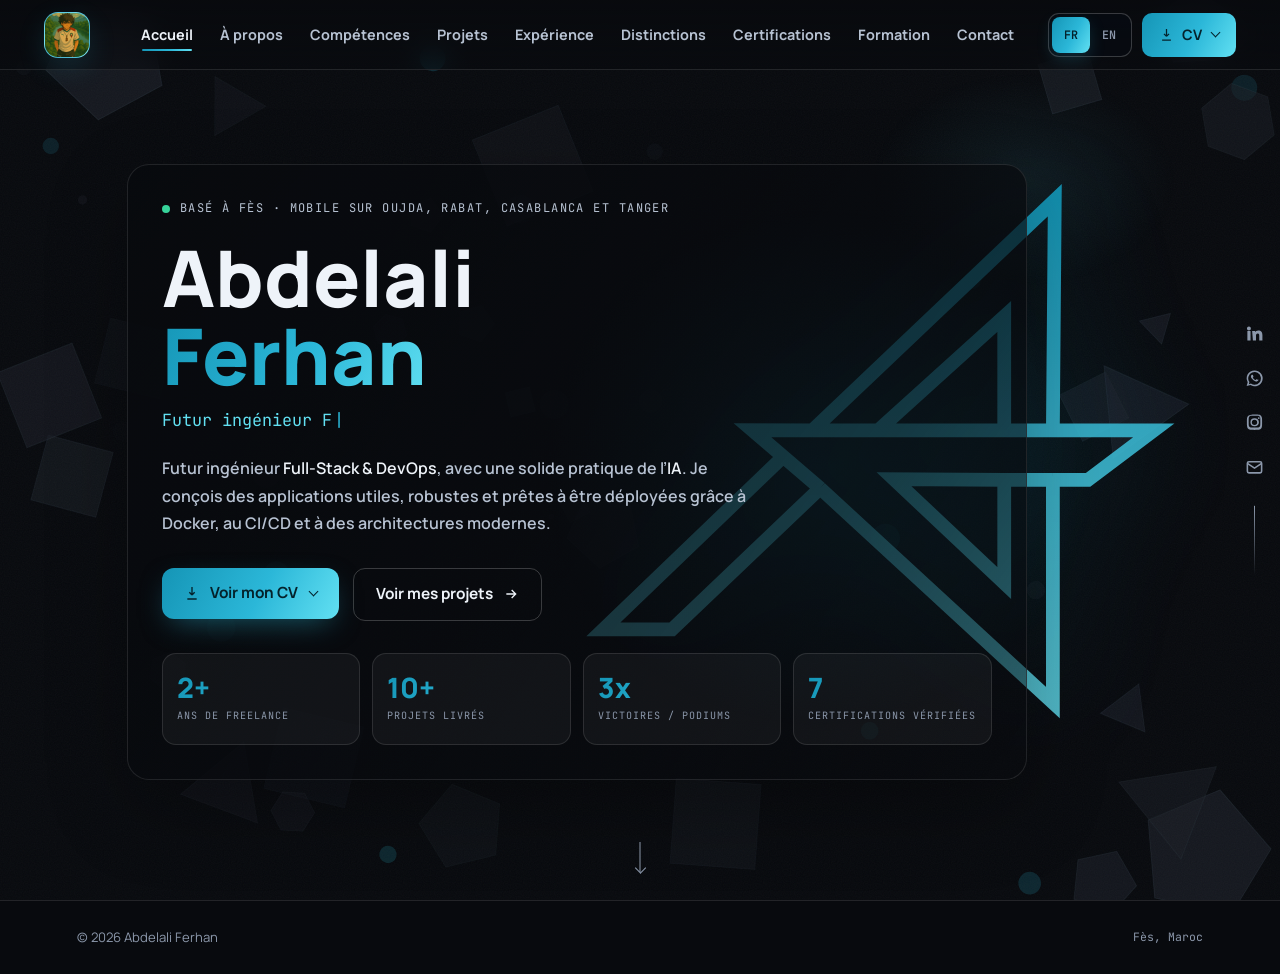
==== commit 48853078: "Add bilingual portfolio and localized CV access" ====
--- a/index.html
+++ b/index.html
@@ -241,6 +241,112 @@
             width: 15px;
             height: 15px
         }
+
+        .header-actions {
+            display: flex;
+            align-items: center;
+            gap: 10px;
+            flex: 0 0 auto
+        }
+
+        .language-switch {
+            display: inline-flex;
+            align-items: center;
+            padding: 3px;
+            border: 1px solid var(--border-2);
+            border-radius: 11px;
+            background: rgba(8, 12, 18, .72)
+        }
+
+        .language-switch button {
+            min-width: 38px;
+            min-height: 36px;
+            padding: 7px 9px;
+            border-radius: 8px;
+            color: var(--faint);
+            font-family: var(--mono);
+            font-size: .73rem;
+            font-weight: 600;
+            letter-spacing: .04em;
+            transition: color .2s, background .2s, box-shadow .2s
+        }
+
+        .language-switch button:hover {
+            color: var(--text)
+        }
+
+        .language-switch button[aria-pressed="true"] {
+            color: #04222b;
+            background: var(--grad);
+            box-shadow: 0 6px 16px rgba(43, 183, 216, .18)
+        }
+
+        .cv-picker {
+            position: relative;
+            z-index: 4
+        }
+
+        .cv-picker summary {
+            list-style: none
+        }
+
+        .cv-picker summary::-webkit-details-marker {
+            display: none
+        }
+
+        .cv-picker summary::after {
+            content: "";
+            width: 6px;
+            height: 6px;
+            margin-left: 2px;
+            border-right: 1.8px solid currentColor;
+            border-bottom: 1.8px solid currentColor;
+            transform: translateY(-2px) rotate(45deg);
+            transition: transform .2s
+        }
+
+        .cv-picker[open] summary::after {
+            transform: translateY(2px) rotate(225deg)
+        }
+
+        .cv-options {
+            position: absolute;
+            top: calc(100% + 10px);
+            right: 0;
+            width: max-content;
+            min-width: 190px;
+            padding: 7px;
+            border: 1px solid var(--border-2);
+            border-radius: 13px;
+            background: rgba(10, 14, 21, .98);
+            box-shadow: 0 18px 42px rgba(0, 0, 0, .38);
+            backdrop-filter: blur(16px)
+        }
+
+        .cv-options a {
+            display: flex;
+            align-items: center;
+            justify-content: space-between;
+            gap: 18px;
+            min-height: 42px;
+            padding: 9px 11px;
+            border-radius: 9px;
+            color: var(--muted);
+            font-size: .86rem;
+            font-weight: 650;
+            transition: color .2s, background .2s
+        }
+
+        .cv-options a:hover {
+            color: var(--text);
+            background: var(--surface-2)
+        }
+
+        .cv-options small {
+            color: var(--accent-3);
+            font-family: var(--mono);
+            font-size: .67rem
+        }
         
         .burger {
             display: none;
@@ -307,6 +413,7 @@
             padding: 26px 24px;
             background: rgba(8, 10, 14, .98);
             backdrop-filter: blur(16px);
+            overflow-y: auto;
             transform: translateX(100%);
             transition: transform .4s var(--ease);
             visibility: hidden
@@ -381,6 +488,31 @@
         .menu .msoc svg {
             width: 22px;
             height: 22px
+        }
+
+        .menu-cv {
+            display: grid;
+            grid-template-columns: repeat(2, minmax(0, 1fr));
+            gap: 10px;
+            margin-top: 22px
+        }
+
+        .menu-cv a {
+            display: flex;
+            align-items: center;
+            justify-content: center;
+            min-height: 44px;
+            padding: 10px;
+            border: 1px solid var(--border-2);
+            border-radius: 11px;
+            color: var(--muted);
+            font-size: .82rem;
+            font-weight: 700
+        }
+
+        .menu-cv a:hover {
+            color: var(--text);
+            border-color: var(--accent)
         }
         /* ---------- MAIN / VIEWS ---------- */
         
@@ -602,7 +734,13 @@
         .hero-cta {
             display: flex;
             gap: 14px;
-            flex-wrap: wrap
+            flex-wrap: wrap;
+            align-items: flex-start
+        }
+
+        .hero-cv-picker .cv-options {
+            right: auto;
+            left: 0
         }
         
         .btn {
@@ -2050,11 +2188,14 @@
         
         @media (max-width:1180px) {
             .hnav,
-            .header-cv {
+            .header-cv-picker {
                 display: none
             }
             .burger {
                 display: grid
+            }
+            .header-actions {
+                margin-left: auto
             }
             .hero-logo {
                 opacity: .4
@@ -2141,6 +2282,12 @@
             }
             .hero-cta {
                 gap: 10px
+            }
+            .hero-cv-picker {
+                width: 100%
+            }
+            .hero-cv-picker .cv-options {
+                width: 100%
             }
             .btn {
                 width: 100%;
@@ -2304,21 +2451,34 @@
 
     <!-- HEADER -->
     <header class="site-header">
-        <a href="#home" class="brand" data-route="home" aria-label="Accueil">
+        <a href="#home" class="brand" data-route="home" aria-label="Accueil" data-i18n-aria="brand.home">
             <span class="av">
       <img src="./ChatGPT Image Apr 2, 2025, 01_17_41 AM.png" alt="Abdelali Ferhan"
            onerror="this.style.display='none';this.parentNode.querySelector('.ph').style.display='flex'">
       <span class="ph" style="display:none">AF</span>
             </span>
-            <span class="bt">Abdelali Ferhan<small>Full-Stack Â· DevOps</small></span>
+            <span class="bt">Abdelali Ferhan<small data-i18n="brand.role">Full-Stack · DevOps</small></span>
         </a>
         <nav class="hnav" id="hnav"></nav>
-        <a class="header-cv" href="./my_resume_latest.pdf" target="_blank">
-            <svg viewBox="0 0 24 24" fill="none" stroke="currentColor" stroke-width="2"><path d="M12 3v12m0 0l-4-4m4 4l4-4M5 21h14"/></svg> CV
-        </a>
-        <button class="burger" id="burger" aria-label="Menu">
-    <svg viewBox="0 0 24 24" fill="none" stroke="currentColor" stroke-width="2"><path d="M4 7h16M4 12h16M4 17h16"/></svg>
-  </button>
+        <div class="header-actions">
+            <div class="language-switch" role="group" aria-label="Choisir la langue du portfolio" data-i18n-aria="language.label">
+                <button type="button" data-language="fr" aria-pressed="true" lang="fr">FR</button>
+                <button type="button" data-language="en" aria-pressed="false" lang="en">EN</button>
+            </div>
+            <details class="cv-picker header-cv-picker">
+                <summary class="header-cv" aria-label="Choisir la langue du CV" data-i18n-aria="cv.menu">
+                    <svg viewBox="0 0 24 24" fill="none" stroke="currentColor" stroke-width="2"><path d="M12 3v12m0 0l-4-4m4 4l4-4M5 21h14"/></svg>
+                    <span data-i18n="cv.open">CV</span>
+                </summary>
+                <div class="cv-options">
+                    <a href="./FERHAN_Abdelali-.pdf" target="_blank" rel="noopener" hreflang="fr"><span data-i18n="cv.fr">CV en français</span><small>FR</small></a>
+                    <a href="./FERHAN_Abdelali_EN.pdf" target="_blank" rel="noopener" hreflang="en"><span data-i18n="cv.en">CV in English</span><small>EN</small></a>
+                </div>
+            </details>
+            <button class="burger" id="burger" aria-label="Ouvrir le menu" data-i18n-aria="menu.open">
+                <svg viewBox="0 0 24 24" fill="none" stroke="currentColor" stroke-width="2"><path d="M4 7h16M4 12h16M4 17h16"/></svg>
+            </button>
+        </div>
     </header>
 
     <!-- RIGHT SOCIAL RAIL (home) -->
@@ -2326,8 +2486,12 @@
 
     <!-- MOBILE MENU -->
     <div class="menu" id="menu">
-        <button class="x" id="menuClose" aria-label="Fermer"><svg viewBox="0 0 24 24" fill="none" stroke="currentColor" stroke-width="2"><path d="M6 6l12 12M18 6L6 18"/></svg></button>
+        <button class="x" id="menuClose" aria-label="Fermer le menu" data-i18n-aria="menu.close"><svg viewBox="0 0 24 24" fill="none" stroke="currentColor" stroke-width="2"><path d="M6 6l12 12M18 6L6 18"/></svg></button>
         <nav id="mnav"></nav>
+        <div class="menu-cv">
+            <a href="./FERHAN_Abdelali-.pdf" target="_blank" rel="noopener" hreflang="fr" data-i18n="cv.fr">CV en français</a>
+            <a href="./FERHAN_Abdelali_EN.pdf" target="_blank" rel="noopener" hreflang="en" data-i18n="cv.en">CV in English</a>
+        </div>
         <div class="msoc" id="msoc"></div>
     </div>
 
@@ -2335,37 +2499,44 @@
     <main class="main">
 
         <!-- HOME -->
-        <section class="view" id="view-home" data-view="home" aria-label="Accueil">
+        <section class="view" id="view-home" data-view="home" aria-label="Accueil" data-i18n-aria="home.label">
             <div class="hero">
                 <div class="hero-text">
-                    <div class="hero-status reveal"><span class="dot"></span> Base à Fès – mobile sur Oujda / Rabat / Casa / Tanger</div>
+                    <div class="hero-status reveal"><span class="dot"></span><span data-i18n="hero.status">Basé à Fès · Mobile sur Oujda, Rabat, Casablanca et Tanger</span></div>
                     <h1 class="reveal">Abdelali <span class="grad">Ferhan</span></h1>
                     <div class="typed-wrap reveal"><span class="typed" id="typed"></span></div>
-                    <p class="lede reveal">Futur ingénieur <strong>Full-Stack & DevOps</strong>, passionné et compétent en <strong>IA</strong>. Je construis des applications propres, utiles et déployées avec Docker, CI/CD et des architectures modernes.</p>
+                    <p class="lede reveal" data-i18n-html="hero.lede">Futur ingénieur <strong>Full-Stack & DevOps</strong>, avec une solide pratique de l’<strong>IA</strong>. Je conçois des applications utiles, robustes et prêtes à être déployées grâce à Docker, au CI/CD et à des architectures modernes.</p>
                     <div class="hero-cta reveal">
-                        <a class="btn btn-primary" href="./my_resume_latest.pdf" target="_blank">
-                            <svg viewBox="0 0 24 24" fill="none" stroke="currentColor" stroke-width="2"><path d="M12 3v12m0 0l-4-4m4 4l4-4M5 21h14"/></svg> Télécharger mon CV
-                        </a>
-                        <a class="btn btn-ghost" href="#projects" data-route="projects">Voir mes projets
+                        <details class="cv-picker hero-cv-picker">
+                            <summary class="btn btn-primary" aria-label="Choisir la langue du CV" data-i18n-aria="cv.menu">
+                                <svg viewBox="0 0 24 24" fill="none" stroke="currentColor" stroke-width="2"><path d="M12 3v12m0 0l-4-4m4 4l4-4M5 21h14"/></svg>
+                                <span data-i18n="cv.hero">Voir mon CV</span>
+                            </summary>
+                            <div class="cv-options">
+                                <a href="./FERHAN_Abdelali-.pdf" target="_blank" rel="noopener" hreflang="fr"><span data-i18n="cv.fr">CV en français</span><small>FR</small></a>
+                                <a href="./FERHAN_Abdelali_EN.pdf" target="_blank" rel="noopener" hreflang="en"><span data-i18n="cv.en">CV in English</span><small>EN</small></a>
+                            </div>
+                        </details>
+                        <a class="btn btn-ghost" href="#projects" data-route="projects"><span data-i18n="hero.projects">Voir mes projets</span>
             <svg viewBox="0 0 24 24" fill="none" stroke="currentColor" stroke-width="2"><path d="M5 12h14M13 6l6 6-6 6"/></svg>
           </a>
                     </div>
                     <div class="hero-stats reveal">
                         <div class="stat">
                             <div class="n">2+</div>
-                            <div class="l">Ans freelance</div>
+                            <div class="l" data-i18n="hero.stat.freelance">Ans de freelance</div>
                         </div>
                         <div class="stat">
                             <div class="n">10+</div>
-                            <div class="l">Projets livres</div>
+                            <div class="l" data-i18n="hero.stat.projects">Projets livrés</div>
                         </div>
                         <div class="stat">
                             <div class="n">3x</div>
-                            <div class="l">Laureat / podium</div>
+                            <div class="l" data-i18n="hero.stat.awards">Victoires / podiums</div>
                         </div>
                         <div class="stat">
                             <div class="n">7</div>
-                            <div class="l">Preuves certifs</div>
+                            <div class="l" data-i18n="hero.stat.certs">Certifications vérifiées</div>
                         </div>
                     </div>
                 </div>
@@ -2376,7 +2547,7 @@
         <defs><linearGradient id="hg" x1="205" y1="20" x2="204" y2="349" gradientUnits="userSpaceOnUse"><stop stop-color="#1595B6"/><stop offset="1" stop-color="#62E0F2" stop-opacity=".85"/></linearGradient></defs>
       </svg>
             </div>
-            <button class="scroll-cue" data-route="projects" aria-label="Voir les projets">
+            <button class="scroll-cue" data-route="projects" aria-label="Voir les projets" data-i18n-aria="hero.scroll">
       <span class="lbl"></span>
       <span class="arrow"></span>
     </button>
@@ -2384,40 +2555,40 @@
 
         <!-- ABOUT -->
         <section class="view" id="view-about" data-view="about">
-            <div class="eyebrow reveal">À propos</div>
-            <h2 class="section-title reveal">Qui je suis</h2>
+            <div class="eyebrow reveal" data-i18n="about.eyebrow">À propos</div>
+            <h2 class="section-title reveal" data-i18n="about.title">Qui je suis</h2>
             <div class="about-grid">
                 <div>
-                    <p class="reveal">Je suis <strong>Abdelali Ferhan</strong>, futur ingénieur en informatique à l'<strong>ENIAD Berkane</strong>, en cycle ingénieur après un <strong>DUT en Informatique</strong> à l'EST de Fès.</p>
-                    <p class="reveal">Je développe des produits web et mobile en <strong>Full-Stack</strong>, avec une forte culture <strong>DevOps</strong> : Docker, CI/CD, microservices, API propres et déploiements fiables.</p>
-                    <p class="reveal">Je suis aussi passionné par l'<strong>Intelligence Artificielle</strong> : agents IA, data, automatisation et interfaces qui rendent la technologie vraiment utile.</p>
-                    <div class="about-tech reveal" aria-label="Technologies principales">
+                    <p class="reveal" data-i18n-html="about.p1">Je suis <strong>Abdelali Ferhan</strong>, futur ingénieur en informatique à l’<strong>ENIAD Berkane</strong>, après un <strong>DUT en Informatique</strong> à l’EST de Fès.</p>
+                    <p class="reveal" data-i18n-html="about.p2">Je transforme des besoins métier en produits web et mobile <strong>Full-Stack</strong>, avec une vraie culture <strong>DevOps</strong> : conteneurisation, CI/CD, microservices, API bien conçues et déploiements fiables.</p>
+                    <p class="reveal" data-i18n-html="about.p3">Je m’intéresse également à l’<strong>Intelligence Artificielle</strong>, aux agents IA, à la data et à l’automatisation — toujours avec le même objectif : rendre la technologie concrètement utile.</p>
+                    <div class="about-tech reveal" aria-label="Technologies principales" data-i18n-aria="about.techAria">
                         <div class="tech-marquee" id="aboutTechMarquee"></div>
                     </div>
                 </div>
                 <div class="about-side">
                     <div class="fact reveal"><span class="ico"><svg viewBox="0 0 24 24" fill="none" stroke="currentColor" stroke-width="2"><path d="M12 3l9 4-9 4-9-4 9-4zM3 11l9 4 9-4M3 15l9 4 9-4"/></svg></span>
                         <div>
-                            <div class="k">Formation</div>
-                            <div class="v">Cycle Ingénieur - ENIAD Berkane</div>
+                            <div class="k" data-i18n="about.educationKey">Formation</div>
+                            <div class="v" data-i18n="about.educationValue">Cycle Ingénieur — ENIAD Berkane</div>
                         </div>
                     </div>
                     <div class="fact reveal"><span class="ico"><svg viewBox="0 0 24 24" fill="none" stroke="currentColor" stroke-width="2"><circle cx="12" cy="10" r="3"/><path d="M12 2a8 8 0 00-8 8c0 5 8 12 8 12s8-7 8-12a8 8 0 00-8-8z"/></svg></span>
                         <div>
-                            <div class="k">Base à</div>
-                            <div class="v">Fès - mobile Oujda / Rabat / Casa / Tanger</div>
+                            <div class="k" data-i18n="about.locationKey">Basé à</div>
+                            <div class="v" data-i18n="about.locationValue">Fès · Mobile sur Oujda, Rabat, Casablanca et Tanger</div>
                         </div>
                     </div>
                     <div class="fact reveal"><span class="ico"><svg viewBox="0 0 24 24" fill="none" stroke="currentColor" stroke-width="2"><path d="M3 7h18v13H3zM8 7V4h8v3"/></svg></span>
                         <div>
-                            <div class="k">Objectif</div>
-                            <div class="v">Stage PFA - Full-Stack / DevOps / IA</div>
+                            <div class="k" data-i18n="about.goalKey">Objectif</div>
+                            <div class="v" data-i18n="about.goalValue">Stage PFA — Full-Stack / DevOps / IA</div>
                         </div>
                     </div>
                     <div class="fact reveal"><span class="ico"><svg viewBox="0 0 24 24" fill="none" stroke="currentColor" stroke-width="2"><path d="M5 13l4 4L19 7"/></svg></span>
                         <div>
-                            <div class="k">Langues</div>
-                            <div class="v">Arabe / Francais / Anglais</div>
+                            <div class="k" data-i18n="about.languagesKey">Langues</div>
+                            <div class="v" data-i18n="about.languagesValue">Arabe / Français / Anglais</div>
                         </div>
                     </div>
                 </div>
@@ -2426,70 +2597,70 @@
 
         <!-- SKILLS -->
         <section class="view" id="view-skills" data-view="skills">
-            <div class="eyebrow reveal">Stack technique</div>
-            <h2 class="section-title reveal">Compétences</h2>
-            <p class="section-lead reveal">Un socle full-stack orienté Java &amp; PHP, complété par une vraie culture DevOps et des bases en data &amp; IA.</p>
+            <div class="eyebrow reveal" data-i18n="skills.eyebrow">Stack technique</div>
+            <h2 class="section-title reveal" data-i18n="skills.title">Compétences</h2>
+            <p class="section-lead reveal" data-i18n="skills.lead">Une expertise full-stack orientée Java et PHP, renforcée par une pratique concrète du DevOps, de la data et de l’IA.</p>
             <div class="grid cols-2" id="skillsGrid"></div>
         </section>
 
         <!-- PROJECTS -->
         <section class="view" id="view-projects" data-view="projects">
-            <div class="eyebrow reveal">Réalisations</div>
-            <h2 class="section-title reveal">Projets sélectionnés</h2>
-            <p class="section-lead reveal">Projets académiques, freelance et de hackathon – filtrez par domaine.</p>
+            <div class="eyebrow reveal" data-i18n="projects.eyebrow">Réalisations</div>
+            <h2 class="section-title reveal" data-i18n="projects.title">Projets sélectionnés</h2>
+            <p class="section-lead reveal" data-i18n="projects.lead">Une sélection de projets académiques, freelance et de hackathon — à filtrer par domaine.</p>
             <div class="filters reveal" id="filters"></div>
             <div class="grid cols-2" id="projectsGrid"></div>
         </section>
 
         <!-- EXPERIENCE -->
         <section class="view" id="view-experience" data-view="experience">
-            <div class="eyebrow reveal">Parcours professionnel</div>
-            <h2 class="section-title reveal">Expérience</h2>
-            <p class="section-lead reveal">Du freelance client réel aux stages techniques en entreprise.</p>
+            <div class="eyebrow reveal" data-i18n="experience.eyebrow">Parcours professionnel</div>
+            <h2 class="section-title reveal" data-i18n="experience.title">Expérience</h2>
+            <p class="section-lead reveal" data-i18n="experience.lead">Des missions freelance pour de vrais clients aux stages techniques en entreprise.</p>
             <div class="timeline" id="expTimeline"></div>
         </section>
 
         <!-- ACHIEVEMENTS -->
         <section class="view" id="view-achievements" data-view="achievements">
-            <div class="eyebrow reveal">Distinctions &amp; engagement</div>
-            <h2 class="section-title reveal">Réalisations & Distinctions</h2>
-            <p class="section-lead reveal">Hackathons, pitch challenges et vie associative.</p>
+            <div class="eyebrow reveal" data-i18n="achievements.eyebrow">Distinctions &amp; engagement</div>
+            <h2 class="section-title reveal" data-i18n="achievements.title">Réalisations & distinctions</h2>
+            <p class="section-lead reveal" data-i18n="achievements.lead">Hackathons, concours de pitch et engagement associatif.</p>
             <div class="grid cols-2" id="awardsGrid"></div>
         </section>
 
         <!-- CERTIFICATIONS -->
         <section class="view" id="view-certs" data-view="certs">
-            <div class="eyebrow reveal">Certifications &amp; langues</div>
-            <h2 class="section-title reveal">Certifications prouvées</h2>
-            <p class="section-lead reveal">Chaque titre ouvre sa preuve officielle : certification Oracle, DevOps, full-stack, UI/UX et participation hackathon</p>
+            <div class="eyebrow reveal" data-i18n="certs.eyebrow">Certifications &amp; langues</div>
+            <h2 class="section-title reveal" data-i18n="certs.title">Certifications vérifiées</h2>
+            <p class="section-lead reveal" data-i18n="certs.lead">Chaque certification renvoie vers sa preuve : Oracle, DevOps, full-stack, UI/UX et hackathon.</p>
             <div class="cert-grid" id="certGrid"></div>
-            <h3 class="subsection-title reveal">Langues</h3>
+            <h3 class="subsection-title reveal" data-i18n="certs.languages">Langues</h3>
             <div class="lang-bar">
-                <div class="lang"><b>Arabe</b><span>maternelle</span></div>
-                <div class="lang"><b>Français</b><span>courant</span></div>
-                <div class="lang"><b>Anglais</b><span>technique</span></div>
+                <div class="lang"><b data-i18n="language.arabic">Arabe</b><span data-i18n="language.native">langue maternelle</span></div>
+                <div class="lang"><b data-i18n="language.french">Français</b><span data-i18n="language.fluent">courant</span></div>
+                <div class="lang"><b data-i18n="language.english">Anglais</b><span data-i18n="language.technical">technique</span></div>
             </div>
         </section>
 
         <!-- EDUCATION -->
         <section class="view" id="view-education" data-view="education">
-            <div class="eyebrow reveal">Cursus académique</div>
-            <h2 class="section-title reveal">Formation</h2>
+            <div class="eyebrow reveal" data-i18n="education.eyebrow">Cursus académique</div>
+            <h2 class="section-title reveal" data-i18n="education.title">Formation</h2>
             <div class="timeline" id="eduTimeline"></div>
         </section>
 
         <!-- CONTACT -->
         <section class="view" id="view-contact" data-view="contact">
-            <div class="eyebrow reveal">Restons en contact</div>
-            <h2 class="section-title reveal">Travaillons ensemble</h2>
-            <p class="section-lead reveal">Disponible pour un stage PFA. Le plus rapide : un email.</p>
+            <div class="eyebrow reveal" data-i18n="contact.eyebrow">Restons en contact</div>
+            <h2 class="section-title reveal" data-i18n="contact.title">Travaillons ensemble</h2>
+            <p class="section-lead reveal" data-i18n="contact.lead">Disponible pour un stage PFA. Pour me joindre rapidement, envoyez-moi un email.</p>
             <div class="contact-grid">
                 <div class="contact-links" id="contactLinks"></div>
                 <form id="contactForm">
-                    <div class="field"><label for="cname">Votre nom</label><input id="cname" type="text" placeholder="Nom complet" required></div>
-                    <div class="field"><label for="cmail">Votre email</label><input id="cmail" type="email" placeholder="nom@email.com" required></div>
-                    <div class="field"><label for="cmsg">Message</label><textarea id="cmsg" placeholder="Bonjour Abdelali, ..." required></textarea></div>
-                    <button class="btn btn-primary" type="submit" style="width:100%;justify-content:center">Envoyer le message
+                    <div class="field"><label for="cname" data-i18n="contact.name">Votre nom</label><input id="cname" type="text" placeholder="Nom complet" data-i18n-placeholder="contact.namePlaceholder" required></div>
+                    <div class="field"><label for="cmail" data-i18n="contact.email">Votre email</label><input id="cmail" type="email" placeholder="nom@email.com" data-i18n-placeholder="contact.emailPlaceholder" required></div>
+                    <div class="field"><label for="cmsg" data-i18n="contact.message">Message</label><textarea id="cmsg" placeholder="Bonjour Abdelali, ..." data-i18n-placeholder="contact.messagePlaceholder" required></textarea></div>
+                    <button class="btn btn-primary" type="submit" style="width:100%;justify-content:center"><span data-i18n="contact.send">Envoyer le message</span>
           <svg viewBox="0 0 24 24" fill="none" stroke="currentColor" stroke-width="2"><path d="M22 2L11 13M22 2l-7 20-4-9-9-4 20-7z"/></svg>
         </button>
                 </form>
@@ -2501,19 +2672,19 @@
     <!-- PROJECT GALLERY -->
     <div class="lightbox" id="projectLightbox" role="dialog" aria-modal="true" aria-labelledby="lightboxTitle" aria-hidden="true">
         <div class="lightbox-panel" role="document">
-            <button class="lightbox-close" id="lightboxClose" type="button" aria-label="Fermer l'aperçu">
+            <button class="lightbox-close" id="lightboxClose" type="button" aria-label="Fermer l’aperçu" data-i18n-aria="gallery.close">
       <svg viewBox="0 0 24 24" fill="none" stroke="currentColor" stroke-width="2"><path d="M6 6l12 12M18 6L6 18"/></svg>
     </button>
-            <div class="slider" aria-label="Galerie du projet">
+            <div class="slider" aria-label="Galerie du projet" data-i18n-aria="gallery.label">
                 <div class="slide-stage" id="slideStage" aria-live="polite"></div>
-                <button class="slide-nav prev" id="slidePrev" type="button" aria-label="Image précédente">
+                <button class="slide-nav prev" id="slidePrev" type="button" aria-label="Image précédente" data-i18n-aria="gallery.previous">
         <svg viewBox="0 0 24 24" fill="none" stroke="currentColor" stroke-width="2"><path d="M15 18l-6-6 6-6"/></svg>
       </button>
-                <button class="slide-nav next" id="slideNext" type="button" aria-label="Image suivante">
+                <button class="slide-nav next" id="slideNext" type="button" aria-label="Image suivante" data-i18n-aria="gallery.next">
         <svg viewBox="0 0 24 24" fill="none" stroke="currentColor" stroke-width="2"><path d="M9 18l6-6-6-6"/></svg>
       </button>
                 <div class="slide-count" id="slideCount">1 / 1</div>
-                <div class="thumbs" id="slideThumbs" aria-label="Miniatures"></div>
+                <div class="thumbs" id="slideThumbs" aria-label="Miniatures" data-i18n-aria="gallery.thumbnails"></div>
             </div>
             <aside class="lightbox-info" id="lightboxInfo"></aside>
         </div>
@@ -2521,11 +2692,16 @@
 
     <footer>
         <span>© <span id="year"></span> Abdelali Ferhan</span>
-        <span class="mono">Fès, MA</span>
+        <span class="mono" data-i18n="footer.location">Fès, Maroc</span>
     </footer>
 
+    <script src="./js/i18n.js"></script>
     <script>
         /* ---------------- DATA ---------------- */
+        const I18N = window.PortfolioI18n;
+        const localize = value => I18N.localize(value);
+        const translate = (key, values) => I18N.t(key, values);
+
         const NAV = [{
             id: "home",
             label: "Accueil"
@@ -2554,7 +2730,6 @@
             id: "contact",
             label: "Contact"
         }];
-        const TYPED = ["Futur ingénieur Full-Stack", "DevOps & CI/CD", "Passionné par l'IA", "Java / Spring / Angular", "PHP / Laravel / React"];
         const SOCIALS = [{
             label: "LinkedIn",
             href: "https://www.linkedin.com/in/abdelali-ferhan-427671280/",
@@ -2910,7 +3085,7 @@
         }
 
         function projectInitials(title) {
-            return title.split(/[â€”-]/)[0].trim().split(/\s+/).map(w => w[0]).join("").slice(0, 3).toUpperCase() || "AF";
+            return title.split(/[-—–]/)[0].trim().split(/\s+/).map(w => w[0]).join("").slice(0, 3).toUpperCase() || "AF";
         }
 
         function placeholderMarkup(p, hidden = false) {
@@ -2918,7 +3093,8 @@
         }
 
         function mediaLabel(type, count) {
-            return `<span class="media-pill"><svg viewBox="0 0 24 24" fill="none" stroke="currentColor" stroke-width="2">${type==="video"?'<path d="M4 5h11v14H4z"/><path d="M15 9l5-3v12l-5-3z"/>':'<path d="M4 5h16v14H4z"/><path d="M8 13l2.5-2.5L16 16"/><circle cx="15" cy="9" r="1.5"/>'}</svg>${type==="video"?"Video":"Galerie"}${count?` - ${count}`:""}</span>`;}
+            const label = type === "video" ? translate("media.video") : translate("media.gallery");
+            return `<span class="media-pill"><svg viewBox="0 0 24 24" fill="none" stroke="currentColor" stroke-width="2">${type==="video"?'<path d="M4 5h11v14H4z"/><path d="M15 9l5-3v12l-5-3z"/>':'<path d="M4 5h16v14H4z"/><path d="M8 13l2.5-2.5L16 16"/><circle cx="15" cy="9" r="1.5"/>'}</svg>${label}${count?` · ${count}`:""}</span>`;}
 const TECH_ICONS={
   "Java":"java/java-original.svg",
   "PHP":"php/php-original.svg",
@@ -2969,41 +3145,49 @@
   return `<span class="tech-icon"><img src="${src}" alt="" loading="lazy" decoding="async" onerror="this.remove();this.parentElement.innerHTML='<span class=&quot;fallback&quot;>${fallback}</span>'"></span>`;
 }
 function projectThumb(p){
+  const title=localize(p.title);
   if(p.video&&(p.preview==="video"||!(p.images&&p.images.length))){
     const isMobile=p.cat&&p.cat.includes("mobile");
-    const videoHtml=`<video class="auto-preview" src="${escapeHtml(p.video)}" muted loop playsinline preload="metadata" aria-label="Demo video de ${escapeHtml(p.title)}"></video>`;
+    const videoHtml=`<video class="auto-preview" src="${escapeHtml(p.video)}" muted loop playsinline preload="metadata" aria-label="${escapeHtml(translate("project.videoAria",{title}))}"></video>`;
     const wrappedVideo=isMobile?`<div class="mobile-frame">${videoHtml}</div>`:videoHtml;
     return `${wrappedVideo}${mediaLabel("video",(p.images?.length||0)+1)}`;
   }
   const src=p.images&&p.images[0];
   if(!src)return placeholderMarkup(p);
-  return `<img src="${escapeHtml(src)}" alt="Apercu de ${escapeHtml(p.title)}" loading="lazy" decoding="async" onerror="this.hidden=true;this.nextElementSibling.hidden=false">${placeholderMarkup(p,true)}${mediaLabel("image",(p.images?.length||0)+(p.video?1:0))}`;
+  return `<img src="${escapeHtml(src)}" alt="${escapeHtml(translate("project.imageAlt",{title}))}" loading="lazy" decoding="async" onerror="this.hidden=true;this.nextElementSibling.hidden=false">${placeholderMarkup({title},true)}${mediaLabel("image",(p.images?.length||0)+(p.video?1:0))}`;
 }
-function buildNav(c,withIdx){c.innerHTML="";NAV.forEach((n,i)=>{const idx=withIdx?`<span class="i">${String(i).padStart(2,'0')}</span>`:"";c.appendChild(el(`<a href="#${n.id}" data-route="${n.id}">${idx}${n.label}</a>`));});}
+function buildNav(c,withIdx){c.innerHTML="";NAV.forEach((n,i)=>{const idx=withIdx?`<span class="i">${String(i).padStart(2,'0')}</span>`:"";c.appendChild(el(`<a href="#${n.id}" data-route="${n.id}">${idx}${escapeHtml(localize(n.label))}</a>`));});}
 buildNav(document.getElementById('hnav'),false);
 buildNav(document.getElementById('mnav'),true);
 function buildSoc(c){c.innerHTML="";SOCIALS.forEach(s=>c.appendChild(el(`<a href="${s.href}" target="_blank" rel="noopener" aria-label="${s.label}">${s.svg}</a>`)));}
 buildSoc(document.getElementById('rail'));buildSoc(document.getElementById('msoc'));
 
 const skillsGrid=document.getElementById('skillsGrid');
-SKILLS.forEach(s=>{const tag=(t,lead=false)=>`<span class="tag ${lead?'lead':''}">${techIconMarkup(t)}<span>${escapeHtml(t)}</span></span>`;const tags=[...s.lead.map(t=>tag(t,true)),...s.items.map(t=>tag(t))].join("");
-skillsGrid.appendChild(el(`<div class="card skill-cat reveal"><div class="cat-head"><span class="ico"><svg viewBox="0 0 24 24" fill="none" stroke="currentColor" stroke-width="1.7">${s.ico}</svg></span><h3>${s.cat}</h3></div><div class="tags">${tags}</div></div>`));});
+function renderSkills(){
+  skillsGrid.innerHTML="";
+  SKILLS.forEach(s=>{const tag=(value,lead=false)=>`<span class="tag ${lead?'lead':''}">${techIconMarkup(value)}<span>${escapeHtml(localize(value))}</span></span>`;const tags=[...s.lead.map(value=>tag(value,true)),...s.items.map(value=>tag(value))].join("");
+  skillsGrid.appendChild(el(`<div class="card skill-cat reveal"><div class="cat-head"><span class="ico"><svg viewBox="0 0 24 24" fill="none" stroke="currentColor" stroke-width="1.7">${s.ico}</svg></span><h3>${escapeHtml(localize(s.cat))}</h3></div><div class="tags">${tags}</div></div>`));});
+}
+renderSkills();
 
 const aboutTechMarquee=document.getElementById('aboutTechMarquee');
 if(aboutTechMarquee){
   const aboutTech=["Java","Spring Boot","PHP","Laravel","Angular","React.js","Docker","CI/CD","Microservices","Machine Learning"];
-  const track=aboutTech.map(t=>`<span class="tech-chip">${techIconMarkup(t)}<span>${escapeHtml(t)}</span></span>`).join("");
+  const track=aboutTech.map(t=>`<span class="tech-chip">${techIconMarkup(t)}<span>${escapeHtml(localize(t))}</span></span>`).join("");
   aboutTechMarquee.innerHTML=`<div class="tech-track">${track}</div><div class="tech-track" aria-hidden="true">${track}</div>`;
 }
 
 const filtersBox=document.getElementById('filters');
-CATS.forEach((c,i)=>filtersBox.appendChild(el(`<button class="filter ${i===0?'active':''}" data-filter="${c.id}">${c.label}</button>`)));
+let activeFilter='all';
+function renderFilters(){filtersBox.innerHTML="";CATS.forEach(c=>filtersBox.appendChild(el(`<button class="filter ${c.id===activeFilter?'active':''}" data-filter="${c.id}">${escapeHtml(localize(c.label))}</button>`)));}
+renderFilters();
 const projectsGrid=document.getElementById('projectsGrid');
 function renderProjects(f){projectsGrid.innerHTML="";PROJECTS.forEach((p,i)=>{if(f!=='all'&&!p.cat.includes(f))return;
-  const stack=p.stack.map(t=>`<span>${t}</span>`).join("");const flag=p.flag?`<span class="flag">${p.flag}</span>`:"";
+  const title=localize(p.title),description=localize(p.desc),category=localize(p.catLabel);
+  const stack=p.stack.map(value=>`<span>${escapeHtml(localize(value))}</span>`).join("");const flag=p.flag?`<span class="flag">${escapeHtml(p.flag)}</span>`:"";
   const mediaCount=(p.images?.length||0)+(p.video?1:0);
-  const links=p.github?`<div class="links"><a href="${p.github}" target="_blank" rel="noopener" aria-label="Voir le code de ${escapeHtml(p.title)}">Code <svg viewBox="0 0 24 24" fill="none" stroke="currentColor" stroke-width="2"><path d="M7 17L17 7M9 7h8v8"/></svg></a></div>`:"";
-  projectsGrid.appendChild(el(`<article class="card proj reveal" data-project="${i}"><span class="glow"></span>${flag}<div class="proj-media">${projectThumb(p)}</div><div class="proj-body"><div class="top"><span class="badge-cat">${p.catLabel}</span><span class="yr">${p.year}</span></div><h3>${p.title}</h3><p>${p.desc}</p><div class="stack">${stack}</div><div class="actions"><button class="preview-btn" type="button" aria-label="Ouvrir l'apercu du projet ${escapeHtml(p.title)}">Apercu${mediaCount?` (${mediaCount})`:""} <svg viewBox="0 0 24 24" fill="none" stroke="currentColor" stroke-width="2"><path d="M5 12h14M13 6l6 6-6 6"/></svg></button>${links}</div></div></article>`));
+  const links=p.github?`<div class="links"><a href="${p.github}" target="_blank" rel="noopener" aria-label="${escapeHtml(translate("project.codeAria",{title}))}">${escapeHtml(translate("project.code"))} <svg viewBox="0 0 24 24" fill="none" stroke="currentColor" stroke-width="2"><path d="M7 17L17 7M9 7h8v8"/></svg></a></div>`:"";
+  projectsGrid.appendChild(el(`<article class="card proj reveal" data-project="${i}"><span class="glow"></span>${flag}<div class="proj-media">${projectThumb(p)}</div><div class="proj-body"><div class="top"><span class="badge-cat">${escapeHtml(category)}</span><span class="yr">${escapeHtml(p.year)}</span></div><h3>${escapeHtml(title)}</h3><p>${escapeHtml(description)}</p><div class="stack">${stack}</div><div class="actions"><button class="preview-btn" type="button" aria-label="${escapeHtml(translate("project.previewAria",{title}))}">${escapeHtml(translate("project.preview"))}${mediaCount?` (${mediaCount})`:""} <svg viewBox="0 0 24 24" fill="none" stroke="currentColor" stroke-width="2"><path d="M5 12h14M13 6l6 6-6 6"/></svg></button>${links}</div></div></article>`));
 });staggerReveal(projectsGrid);wireAutoPreviews();}
 let previewObserver=null;
 function wireAutoPreviews(){
@@ -3018,7 +3202,7 @@
   videos.forEach(video=>previewObserver.observe(video));
 }
 renderProjects('all');
-filtersBox.addEventListener('click',e=>{const b=e.target.closest('.filter');if(!b)return;filtersBox.querySelectorAll('.filter').forEach(f=>f.classList.remove('active'));b.classList.add('active');renderProjects(b.dataset.filter);});
+filtersBox.addEventListener('click',e=>{const b=e.target.closest('.filter');if(!b)return;activeFilter=b.dataset.filter;renderFilters();renderProjects(activeFilter);});
 
 const lightbox=document.getElementById('projectLightbox');
 const lightboxClose=document.getElementById('lightboxClose');
@@ -3031,23 +3215,25 @@
 let activeProject=null,activeMedia=[],activeSlide=0,lastFocus=null,touchStartX=0;
 function projectMedia(p){return [...(p.images||[]).map(src=>({type:"image",src})),...(p.video?[{type:"video",src:p.video}]:[])];}
 function renderLightboxInfo(p){
+  const title=localize(p.title),description=localize(p.desc),category=localize(p.catLabel);
   const stack=p.stack.map(t=>`<span>${escapeHtml(t)}</span>`).join("");
-  const link=p.github?`<div class="links"><a href="${p.github}" target="_blank" rel="noopener">Code <svg viewBox="0 0 24 24" fill="none" stroke="currentColor" stroke-width="2"><path d="M7 17L17 7M9 7h8v8"/></svg></a></div>`:"";
-  lightboxInfo.innerHTML=`<span class="badge-cat">${escapeHtml(p.catLabel)}</span><h3 id="lightboxTitle">${escapeHtml(p.title)}</h3><p>${escapeHtml(p.desc)}</p><div class="stack">${stack}</div>${link}`;
+  const link=p.github?`<div class="links"><a href="${p.github}" target="_blank" rel="noopener">${escapeHtml(translate("project.code"))} <svg viewBox="0 0 24 24" fill="none" stroke="currentColor" stroke-width="2"><path d="M7 17L17 7M9 7h8v8"/></svg></a></div>`:"";
+  lightboxInfo.innerHTML=`<span class="badge-cat">${escapeHtml(category)}</span><h3 id="lightboxTitle">${escapeHtml(title)}</h3><p>${escapeHtml(description)}</p><div class="stack">${stack}</div>${link}`;
 }
 function renderSlide(){
   const p=activeProject;
+  const title=localize(p.title);
   const item=activeMedia[activeSlide];
   if(!item){
-    slideStage.innerHTML=placeholderMarkup(p);
-    slideCount.textContent="Aperçu";
+    slideStage.innerHTML=placeholderMarkup({title});
+    slideCount.textContent=translate("gallery.preview");
   }else if(item.type==="video"){
     const isMobile=p.cat&&p.cat.includes("mobile");
-    const videoHtml=`<video src="${escapeHtml(item.src)}" controls playsinline preload="metadata" aria-label="Vidéo de ${escapeHtml(p.title)}"></video>`;
+    const videoHtml=`<video src="${escapeHtml(item.src)}" controls playsinline preload="metadata" aria-label="${escapeHtml(translate("gallery.videoAria",{title}))}"></video>`;
     slideStage.innerHTML=isMobile?`<div class="mobile-frame" style="display:flex;justify-content:center;align-items:center;width:100%;height:100%">${videoHtml}</div>`:videoHtml;
     slideCount.textContent=`${activeSlide+1} / ${activeMedia.length}`;
   }else{
-    slideStage.innerHTML=`<img src="${escapeHtml(item.src)}" alt="${escapeHtml(p.title)} â€” capture ${activeSlide+1}" loading="lazy" decoding="async" onerror="this.replaceWith(el(placeholderMarkup(activeProject)))">`;
+    slideStage.innerHTML=`<img src="${escapeHtml(item.src)}" alt="${escapeHtml(translate("gallery.captureAlt",{title,number:activeSlide+1}))}" loading="lazy" decoding="async" onerror="this.replaceWith(el(placeholderMarkup({title:localize(activeProject.title)})))">`;
     slideCount.textContent=`${activeSlide+1} / ${activeMedia.length}`;
   }
   slideThumbs.querySelectorAll('.thumb').forEach((b,i)=>b.setAttribute('aria-current',String(i===activeSlide)));
@@ -3058,8 +3244,8 @@
 function renderThumbs(p){
   slideThumbs.innerHTML="";
   activeMedia.forEach((m,i)=>{
-    const inside=m.type==="video"?placeholderMarkup({title:"MP4"}):`<img src="${escapeHtml(m.src)}" alt="" loading="lazy" decoding="async" onerror="this.replaceWith(el(placeholderMarkup(activeProject)))">`;
-    slideThumbs.appendChild(el(`<button class="thumb" type="button" aria-label="Aller Ã  la capture ${i+1}" aria-current="${i===0}">${inside}</button>`));
+    const inside=m.type==="video"?placeholderMarkup({title:"MP4"}):`<img src="${escapeHtml(m.src)}" alt="" loading="lazy" decoding="async" onerror="this.replaceWith(el(placeholderMarkup({title:localize(activeProject.title)})))">`;
+    slideThumbs.appendChild(el(`<button class="thumb" type="button" aria-label="${escapeHtml(translate("gallery.captureAria",{number:i+1}))}" aria-current="${i===0}">${inside}</button>`));
   });
 }
 function openProject(index){
@@ -3095,36 +3281,49 @@
 document.addEventListener('keydown',focusTrap);
 
 const expTL=document.getElementById('expTimeline');
-EXPERIENCE.forEach(x=>{const pts=x.points.map(p=>`<li>${p}</li>`).join("");const st=x.stack&&x.stack.length?`<div class="stack">${x.stack.map(s=>`<span>${s}</span>`).join("")}</div>`:"";expTL.appendChild(el(`<div class="tl-item reveal"><span class="node"></span><div class="when">${x.when}</div><h3>${x.title}</h3><div class="org">${x.org}</div><ul>${pts}</ul>${st}</div>`));});
 const eduTL=document.getElementById('eduTimeline');
-EDUCATION.forEach(x=>{const pts=x.points.map(p=>`<li>${p}</li>`).join("");eduTL.appendChild(el(`<div class="tl-item reveal"><span class="node"></span><div class="when">${x.when}</div><h3>${x.title}</h3><div class="org">${x.org}</div><ul>${pts}</ul></div>`));});
 const awardsGrid=document.getElementById('awardsGrid');
-AWARDS.forEach(a=>awardsGrid.appendChild(el(`<div class="card award reveal"><span class="medal">${a.medal}</span><div><h3>${a.title}</h3><div class="meta">${a.meta}</div><p>${a.desc}</p></div></div>`)));
 const certGrid=document.getElementById('certGrid');
-CERTS.forEach((c,i)=>{
-  const rank=String(i+1).padStart(2,'0');
-  const meta=(c.meta||[]).map(m=>`<span>${escapeHtml(m)}</span>`).join("");
-  const tags=(c.tags||[]).map(t=>`<span>${escapeHtml(t)}</span>`).join("");
-  certGrid.appendChild(el(`<article class="card cert-card ${i===0?'featured-cert':''} reveal">
-    <a class="cert-thumb" href="${escapeHtml(c.proof)}" target="_blank" rel="noopener" aria-label="Ouvrir la preuve ${escapeHtml(c.title)}">
-      <img src="${escapeHtml(c.thumb)}" alt="Apercu du certificat ${escapeHtml(c.title)}" loading="lazy" decoding="async">
-      <span class="cert-level">${escapeHtml(c.level)}</span>
-    </a>
-    <div class="cert-content">
-      <div class="cert-topline"><span>#${rank}</span><span>${escapeHtml(c.issuer)}</span></div>
-      <div class="cert-title-row">
-        <h3><a href="${escapeHtml(c.proof)}" target="_blank" rel="noopener">${escapeHtml(c.title)}</a></h3>
-        <a class="cert-proof" href="${escapeHtml(c.proof)}" target="_blank" rel="noopener" aria-label="Voir la preuve de ${escapeHtml(c.title)}">Preuve <svg viewBox="0 0 24 24" fill="none" stroke="currentColor" stroke-width="2"><path d="M7 17L17 7M9 7h8v8"/></svg></a>
+const contactLinks=document.getElementById('contactLinks');
+
+function renderProfileData(){
+  expTL.innerHTML="";
+  EXPERIENCE.forEach(x=>{const pts=x.points.map(p=>`<li>${escapeHtml(localize(p))}</li>`).join("");const st=x.stack&&x.stack.length?`<div class="stack">${x.stack.map(s=>`<span>${escapeHtml(s)}</span>`).join("")}</div>`:"";expTL.appendChild(el(`<div class="tl-item reveal"><span class="node"></span><div class="when">${escapeHtml(localize(x.when))}</div><h3>${escapeHtml(localize(x.title))}</h3><div class="org">${escapeHtml(localize(x.org))}</div><ul>${pts}</ul>${st}</div>`));});
+
+  eduTL.innerHTML="";
+  EDUCATION.forEach(x=>{const pts=x.points.map(p=>`<li>${escapeHtml(localize(p))}</li>`).join("");eduTL.appendChild(el(`<div class="tl-item reveal"><span class="node"></span><div class="when">${escapeHtml(localize(x.when))}</div><h3>${escapeHtml(localize(x.title))}</h3><div class="org">${escapeHtml(localize(x.org))}</div><ul>${pts}</ul></div>`));});
+
+  awardsGrid.innerHTML="";
+  AWARDS.forEach(a=>awardsGrid.appendChild(el(`<div class="card award reveal"><span class="medal">${a.medal}</span><div><h3>${escapeHtml(localize(a.title))}</h3><div class="meta">${escapeHtml(localize(a.meta))}</div><p>${escapeHtml(localize(a.desc))}</p></div></div>`)));
+
+  certGrid.innerHTML="";
+  CERTS.forEach((c,i)=>{
+    const rank=String(i+1).padStart(2,'0'),title=localize(c.title);
+    const meta=(c.meta||[]).map(m=>`<span>${escapeHtml(localize(m))}</span>`).join("");
+    const tags=(c.tags||[]).map(value=>`<span>${escapeHtml(localize(value))}</span>`).join("");
+    certGrid.appendChild(el(`<article class="card cert-card ${i===0?'featured-cert':''} reveal">
+      <a class="cert-thumb" href="${escapeHtml(c.proof)}" target="_blank" rel="noopener" aria-label="${escapeHtml(translate("cert.openProof",{title}))}">
+        <img src="${escapeHtml(c.thumb)}" alt="${escapeHtml(translate("cert.previewAlt",{title}))}" loading="lazy" decoding="async">
+        <span class="cert-level">${escapeHtml(localize(c.level))}</span>
+      </a>
+      <div class="cert-content">
+        <div class="cert-topline"><span>#${rank}</span><span>${escapeHtml(localize(c.issuer))}</span></div>
+        <div class="cert-title-row">
+          <h3><a href="${escapeHtml(c.proof)}" target="_blank" rel="noopener">${escapeHtml(title)}</a></h3>
+          <a class="cert-proof" href="${escapeHtml(c.proof)}" target="_blank" rel="noopener" aria-label="${escapeHtml(translate("cert.viewProof",{title}))}">${escapeHtml(translate("cert.proof"))} <svg viewBox="0 0 24 24" fill="none" stroke="currentColor" stroke-width="2"><path d="M7 17L17 7M9 7h8v8"/></svg></a>
+        </div>
+        <p class="cert-desc">${escapeHtml(localize(c.desc))}</p>
+        <div class="cert-meta">${meta}</div>
+        <div class="cert-tags">${tags}</div>
       </div>
-      <p class="cert-desc">${escapeHtml(c.desc)}</p>
-      <div class="cert-meta">${meta}</div>
-      <div class="cert-tags">${tags}</div>
-    </div>
-  </article>`));
-});
-const contactLinks=document.getElementById('contactLinks');
-CONTACTS.forEach(c=>{const ext=c.href.startsWith('http')?'target="_blank" rel="noopener"':'';contactLinks.appendChild(el(`<a class="clink reveal" href="${c.href}" ${ext}><span class="ico"><svg viewBox="0 0 24 24" fill="none" stroke="currentColor" stroke-width="1.8">${c.svg}</svg></span><span><span class="k">${c.k}</span><br><span class="v">${c.v}</span></span></a>`));});
-document.getElementById('contactForm').addEventListener('submit',e=>{e.preventDefault();const n=cname.value,m=cmail.value,msg=cmsg.value;window.location.href=`mailto:ferhanabdelali@gmail.com?subject=${encodeURIComponent('Contact portfolio â€” '+n)}&body=${encodeURIComponent(msg+'\\n\\nâ€” '+n+' ('+m+')')}`;});
+    </article>`));
+  });
+
+  contactLinks.innerHTML="";
+  CONTACTS.forEach(c=>{const ext=c.href.startsWith('http')?'target="_blank" rel="noopener"':'';contactLinks.appendChild(el(`<a class="clink reveal" href="${c.href}" ${ext}><span class="ico"><svg viewBox="0 0 24 24" fill="none" stroke="currentColor" stroke-width="1.8">${c.svg}</svg></span><span><span class="k">${escapeHtml(localize(c.k))}</span><br><span class="v">${escapeHtml(c.v)}</span></span></a>`));});
+}
+renderProfileData();
+document.getElementById('contactForm').addEventListener('submit',e=>{e.preventDefault();const n=cname.value,m=cmail.value,msg=cmsg.value;const subject=translate('contact.mailSubject',{name:n});window.location.href=`mailto:ferhanabdelali@gmail.com?subject=${encodeURIComponent(subject)}&body=${encodeURIComponent(msg+'\\n\\n— '+n+' ('+m+')')}`;});
 document.getElementById('year').textContent=new Date().getFullYear();
 
 /* ---------------- ROUTING ---------------- */
@@ -3151,8 +3350,38 @@
 document.getElementById('menuClose').addEventListener('click',closeMenu);
 
 /* ---------------- TYPED ---------------- */
-(function(){const node=document.getElementById('typed');let wi=0,ci=0,del=false;
-function tick(){const w=TYPED[wi];if(!del){node.textContent=w.slice(0,++ci);if(ci===w.length){del=true;return setTimeout(tick,1500);}}else{node.textContent=w.slice(0,--ci);if(ci===0){del=false;wi=(wi+1)%TYPED.length;}}setTimeout(tick,del?45:85);}tick();})();
+let typedGeneration=0;
+function startTyped(){
+  const generation=++typedGeneration,node=document.getElementById('typed'),words=I18N.typed();
+  let wi=0,ci=0,del=false;
+  node.textContent="";
+  function tick(){
+    if(generation!==typedGeneration)return;
+    const word=words[wi];
+    if(!del){node.textContent=word.slice(0,++ci);if(ci===word.length){del=true;return setTimeout(tick,1500);}}
+    else{node.textContent=word.slice(0,--ci);if(ci===0){del=false;wi=(wi+1)%words.length;}}
+    setTimeout(tick,del?45:85);
+  }
+  tick();
+}
+
+/* ---------------- LANGUAGE ---------------- */
+function applyLanguage(language,updateUrl=true){
+  I18N.setLanguage(language,{updateUrl});
+  document.querySelectorAll('[data-language]').forEach(button=>button.setAttribute('aria-pressed',String(button.dataset.language===language)));
+  buildNav(document.getElementById('hnav'),false);
+  buildNav(document.getElementById('mnav'),true);
+  renderSkills();renderFilters();renderProjects(activeFilter);renderProfileData();
+  if(activeProject){renderLightboxInfo(activeProject);renderThumbs(activeProject);renderSlide();}
+  const route=(location.hash||'#home').slice(1),activeView=document.getElementById('view-'+route);
+  setActiveNav(route);if(activeView)staggerReveal(activeView);
+  startTyped();
+}
+
+document.querySelectorAll('[data-language]').forEach(button=>button.addEventListener('click',()=>applyLanguage(button.dataset.language)));
+document.addEventListener('click',event=>document.querySelectorAll('.cv-picker[open]').forEach(picker=>{if(!picker.contains(event.target))picker.removeAttribute('open');}));
+document.querySelectorAll('.cv-options a').forEach(link=>link.addEventListener('click',()=>link.closest('.cv-picker')?.removeAttribute('open')));
+document.addEventListener('keydown',event=>{if(event.key==='Escape')document.querySelectorAll('.cv-picker[open]').forEach(picker=>picker.removeAttribute('open'));});
 
 /* ---------------- PARTICLE BACKGROUND ---------------- */
 (function(){
@@ -3182,12 +3411,9 @@
   start();
 })();
 
+applyLanguage(I18N.getLanguage(),false);
 navigate((location.hash||'#home').slice(1),false);
     </script>
 </body>
 
 </html>
-</script>
-</body>
-
-</html>
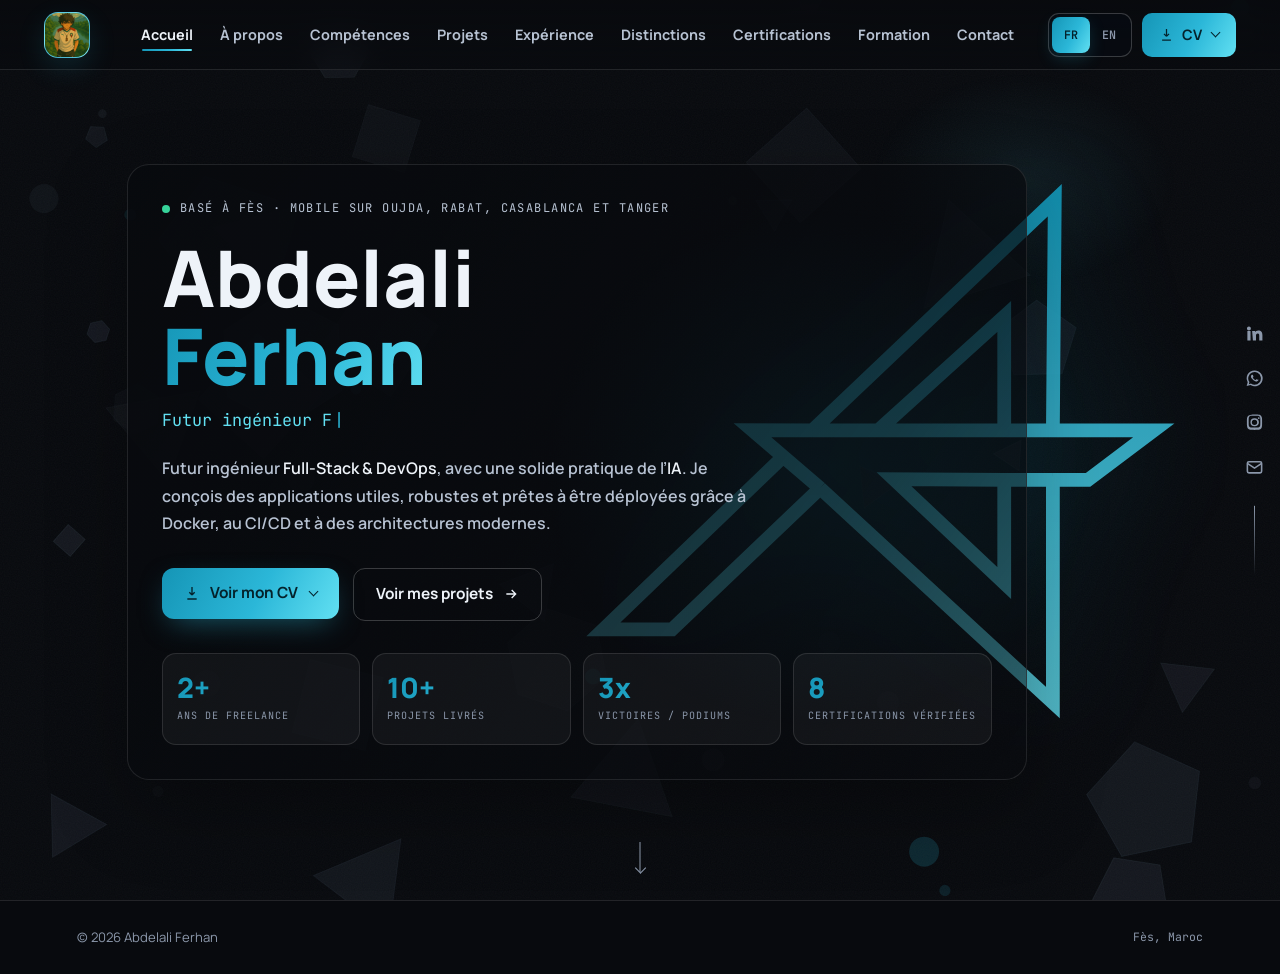
==== commit 1d5cbd7a: "Add Oracle Agentic AI certification and update English CV Co-authored-by: Copilot <223556219+Copilot" ====
--- a/index.html
+++ b/index.html
@@ -1716,6 +1716,14 @@
             justify-content: space-between;
             gap: 12px
         }
+
+        .cert-actions {
+            display: flex;
+            flex-wrap: wrap;
+            justify-content: flex-end;
+            gap: 8px;
+            flex-shrink: 0
+        }
         
         .cert-title-row h3 {
             font-family: var(--display);
@@ -2472,7 +2480,7 @@
                 </summary>
                 <div class="cv-options">
                     <a href="./FERHAN_Abdelali-.pdf" target="_blank" rel="noopener" hreflang="fr"><span data-i18n="cv.fr">CV en français</span><small>FR</small></a>
-                    <a href="./FERHAN_Abdelali_EN.pdf" target="_blank" rel="noopener" hreflang="en"><span data-i18n="cv.en">CV in English</span><small>EN</small></a>
+                    <a href="./FERHAN_Abdelali_LatestVersion.pdf" target="_blank" rel="noopener" hreflang="en"><span data-i18n="cv.en">CV in English</span><small>EN</small></a>
                 </div>
             </details>
             <button class="burger" id="burger" aria-label="Ouvrir le menu" data-i18n-aria="menu.open">
@@ -2490,7 +2498,7 @@
         <nav id="mnav"></nav>
         <div class="menu-cv">
             <a href="./FERHAN_Abdelali-.pdf" target="_blank" rel="noopener" hreflang="fr" data-i18n="cv.fr">CV en français</a>
-            <a href="./FERHAN_Abdelali_EN.pdf" target="_blank" rel="noopener" hreflang="en" data-i18n="cv.en">CV in English</a>
+            <a href="./FERHAN_Abdelali_LatestVersion.pdf" target="_blank" rel="noopener" hreflang="en" data-i18n="cv.en">CV in English</a>
         </div>
         <div class="msoc" id="msoc"></div>
     </div>
@@ -2514,7 +2522,7 @@
                             </summary>
                             <div class="cv-options">
                                 <a href="./FERHAN_Abdelali-.pdf" target="_blank" rel="noopener" hreflang="fr"><span data-i18n="cv.fr">CV en français</span><small>FR</small></a>
-                                <a href="./FERHAN_Abdelali_EN.pdf" target="_blank" rel="noopener" hreflang="en"><span data-i18n="cv.en">CV in English</span><small>EN</small></a>
+                                <a href="./FERHAN_Abdelali_LatestVersion.pdf" target="_blank" rel="noopener" hreflang="en"><span data-i18n="cv.en">CV in English</span><small>EN</small></a>
                             </div>
                         </details>
                         <a class="btn btn-ghost" href="#projects" data-route="projects"><span data-i18n="hero.projects">Voir mes projets</span>
@@ -2535,7 +2543,7 @@
                             <div class="l" data-i18n="hero.stat.awards">Victoires / podiums</div>
                         </div>
                         <div class="stat">
-                            <div class="n">7</div>
+                            <div class="n">8</div>
                             <div class="l" data-i18n="hero.stat.certs">Certifications vérifiées</div>
                         </div>
                     </div>
@@ -2632,7 +2640,7 @@
         <section class="view" id="view-certs" data-view="certs">
             <div class="eyebrow reveal" data-i18n="certs.eyebrow">Certifications &amp; langues</div>
             <h2 class="section-title reveal" data-i18n="certs.title">Certifications vérifiées</h2>
-            <p class="section-lead reveal" data-i18n="certs.lead">Chaque certification renvoie vers sa preuve : Oracle, DevOps, full-stack, UI/UX et hackathon.</p>
+            <p class="section-lead reveal" data-i18n="certs.lead">Chaque certification renvoie vers sa preuve : Oracle, IA agentique, DevOps, full-stack, UI/UX et hackathon.</p>
             <div class="cert-grid" id="certGrid"></div>
             <h3 class="subsection-title reveal" data-i18n="certs.languages">Langues</h3>
             <div class="lang-bar">
@@ -2978,6 +2986,16 @@
             tags: ["Java", "OCP", "Backend"],
             proof: "./certifs/java_se_17.png",
             thumb: "./certifs/thumbs/java-se-17.jpg"
+        }, {
+            level: "Certification Oracle",
+            title: "Agentic AI Certified Foundations Associate",
+            issuer: "Oracle University",
+            desc: "Certification Oracle sur les agents IA, de leur conception avec LangChain et le SDK OpenAI Agents à l’utilisation de MCP, OCI Enterprise AI Agents et Oracle AI Database.",
+            meta: ["Oracle University", "AI agents", "LangChain · OpenAI SDK · MCP"],
+            tags: ["Agentic AI", "AI Agents", "MCP", "OCI"],
+            proof: "./certifs/Agentic%20AI%20Certified%20Foundations%20Associate.pdf",
+            badge: "https://catalog-education.oracle.com/pls/certview/sharebadge?id=722DB3DBC05299C9D81413542406231A3EAFEEEBB4B8F60F537000EC556E51CA",
+            thumb: "./certifs/thumbs/oracle-agentic-ai-foundations.png"
         }, {
             level: "DevOps",
             title: "GitLab CI/CD: Architecting, Deploying, and Optimizing Pipelines",
@@ -3301,6 +3319,7 @@
     const rank=String(i+1).padStart(2,'0'),title=localize(c.title);
     const meta=(c.meta||[]).map(m=>`<span>${escapeHtml(localize(m))}</span>`).join("");
     const tags=(c.tags||[]).map(value=>`<span>${escapeHtml(localize(value))}</span>`).join("");
+    const badgeLink=c.badge?`<a class="cert-proof" href="${escapeHtml(c.badge)}" target="_blank" rel="noopener" aria-label="${escapeHtml(translate("cert.viewBadge",{title}))}">${escapeHtml(translate("cert.badge"))} <svg viewBox="0 0 24 24" fill="none" stroke="currentColor" stroke-width="2"><path d="M7 17L17 7M9 7h8v8"/></svg></a>`:"";
     certGrid.appendChild(el(`<article class="card cert-card ${i===0?'featured-cert':''} reveal">
       <a class="cert-thumb" href="${escapeHtml(c.proof)}" target="_blank" rel="noopener" aria-label="${escapeHtml(translate("cert.openProof",{title}))}">
         <img src="${escapeHtml(c.thumb)}" alt="${escapeHtml(translate("cert.previewAlt",{title}))}" loading="lazy" decoding="async">
@@ -3310,7 +3329,10 @@
         <div class="cert-topline"><span>#${rank}</span><span>${escapeHtml(localize(c.issuer))}</span></div>
         <div class="cert-title-row">
           <h3><a href="${escapeHtml(c.proof)}" target="_blank" rel="noopener">${escapeHtml(title)}</a></h3>
-          <a class="cert-proof" href="${escapeHtml(c.proof)}" target="_blank" rel="noopener" aria-label="${escapeHtml(translate("cert.viewProof",{title}))}">${escapeHtml(translate("cert.proof"))} <svg viewBox="0 0 24 24" fill="none" stroke="currentColor" stroke-width="2"><path d="M7 17L17 7M9 7h8v8"/></svg></a>
+          <div class="cert-actions">
+            <a class="cert-proof" href="${escapeHtml(c.proof)}" target="_blank" rel="noopener" aria-label="${escapeHtml(translate("cert.viewProof",{title}))}">${escapeHtml(translate("cert.proof"))} <svg viewBox="0 0 24 24" fill="none" stroke="currentColor" stroke-width="2"><path d="M7 17L17 7M9 7h8v8"/></svg></a>
+            ${badgeLink}
+          </div>
         </div>
         <p class="cert-desc">${escapeHtml(localize(c.desc))}</p>
         <div class="cert-meta">${meta}</div>
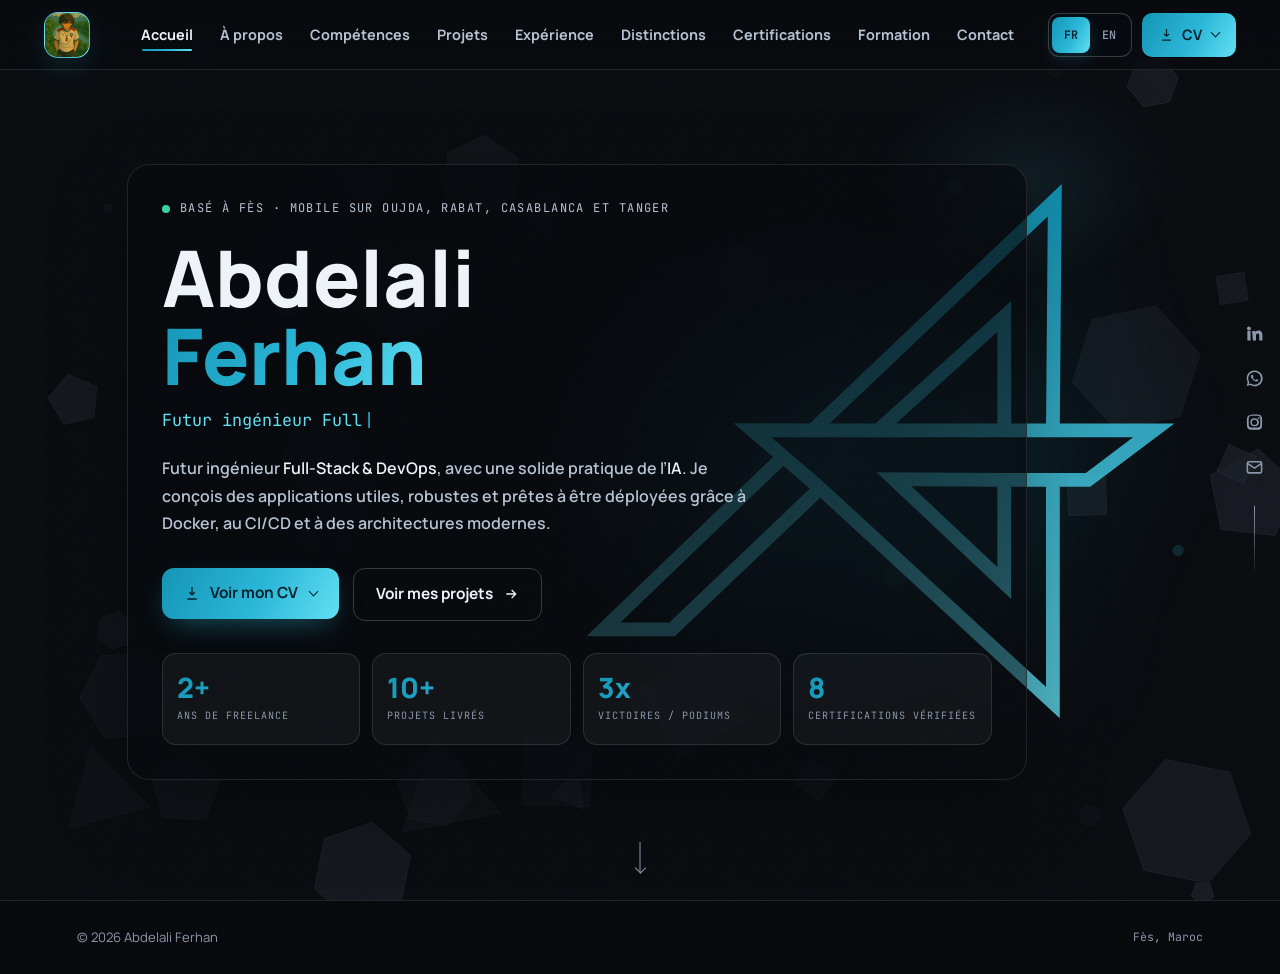
==== commit 16ca26c5: "Fix Oracle certificate title layout Co-authored-by: Copilot <223556219+Copilot@users.noreply.github." ====
--- a/index.html
+++ b/index.html
@@ -1717,10 +1717,14 @@
             gap: 12px
         }
 
+        .cert-title-row.has-badge {
+            flex-direction: column
+        }
+
         .cert-actions {
             display: flex;
             flex-wrap: wrap;
-            justify-content: flex-end;
+            justify-content: flex-start;
             gap: 8px;
             flex-shrink: 0
         }
@@ -3327,7 +3331,7 @@
       </a>
       <div class="cert-content">
         <div class="cert-topline"><span>#${rank}</span><span>${escapeHtml(localize(c.issuer))}</span></div>
-        <div class="cert-title-row">
+        <div class="cert-title-row ${c.badge?'has-badge':''}">
           <h3><a href="${escapeHtml(c.proof)}" target="_blank" rel="noopener">${escapeHtml(title)}</a></h3>
           <div class="cert-actions">
             <a class="cert-proof" href="${escapeHtml(c.proof)}" target="_blank" rel="noopener" aria-label="${escapeHtml(translate("cert.viewProof",{title}))}">${escapeHtml(translate("cert.proof"))} <svg viewBox="0 0 24 24" fill="none" stroke="currentColor" stroke-width="2"><path d="M7 17L17 7M9 7h8v8"/></svg></a>
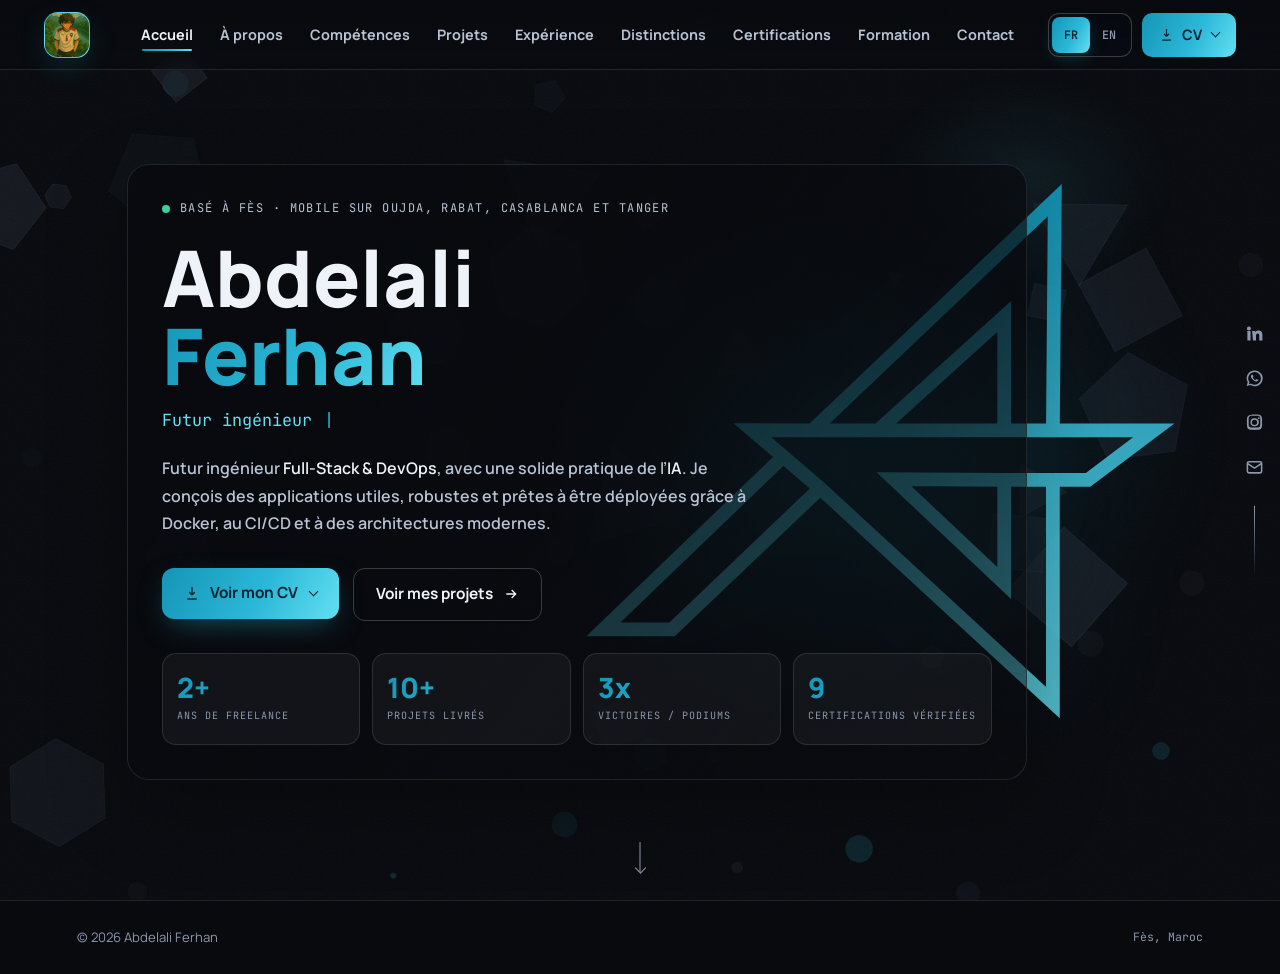
==== commit d50e92e0: "Add Oracle Cloud Infrastructure foundations certification Co-authored-by: Copilot <223556219+Copilot" ====
--- a/index.html
+++ b/index.html
@@ -2547,7 +2547,7 @@
                             <div class="l" data-i18n="hero.stat.awards">Victoires / podiums</div>
                         </div>
                         <div class="stat">
-                            <div class="n">8</div>
+                            <div class="n">9</div>
                             <div class="l" data-i18n="hero.stat.certs">Certifications vérifiées</div>
                         </div>
                     </div>
@@ -3000,6 +3000,16 @@
             proof: "./certifs/Agentic%20AI%20Certified%20Foundations%20Associate.pdf",
             badge: "https://catalog-education.oracle.com/pls/certview/sharebadge?id=722DB3DBC05299C9D81413542406231A3EAFEEEBB4B8F60F537000EC556E51CA",
             thumb: "./certifs/thumbs/oracle-agentic-ai-foundations.png"
+        }, {
+            level: "Certification Oracle",
+            title: "Oracle Cloud Infrastructure 2025 Certified Foundations Associate",
+            issuer: "Oracle University",
+            desc: "Certification Oracle validant les connaissances fondamentales d’OCI : principaux services cloud, sécurité et identité, conformité, gouvernance, administration et gestion des coûts.",
+            meta: ["Oracle Cloud Infrastructure (OCI)", "2025", "Cloud foundations"],
+            tags: ["Oracle Cloud", "OCI", "Cloud Foundations", "Sécurité"],
+            proof: "./certifs/Oracle%20Cloud%20Infrastructure%202025%20Certified%20Foundations%20Associate.pdf",
+            badge: "https://catalog-education.oracle.com/pls/certview/sharebadge?id=294224634CD1AC84BFF11D4007354B026923BA8AAAC087C548C90AEA0EF0D0F0",
+            thumb: "./certifs/thumbs/oracle-oci-2025-foundations.png"
         }, {
             level: "DevOps",
             title: "GitLab CI/CD: Architecting, Deploying, and Optimizing Pipelines",
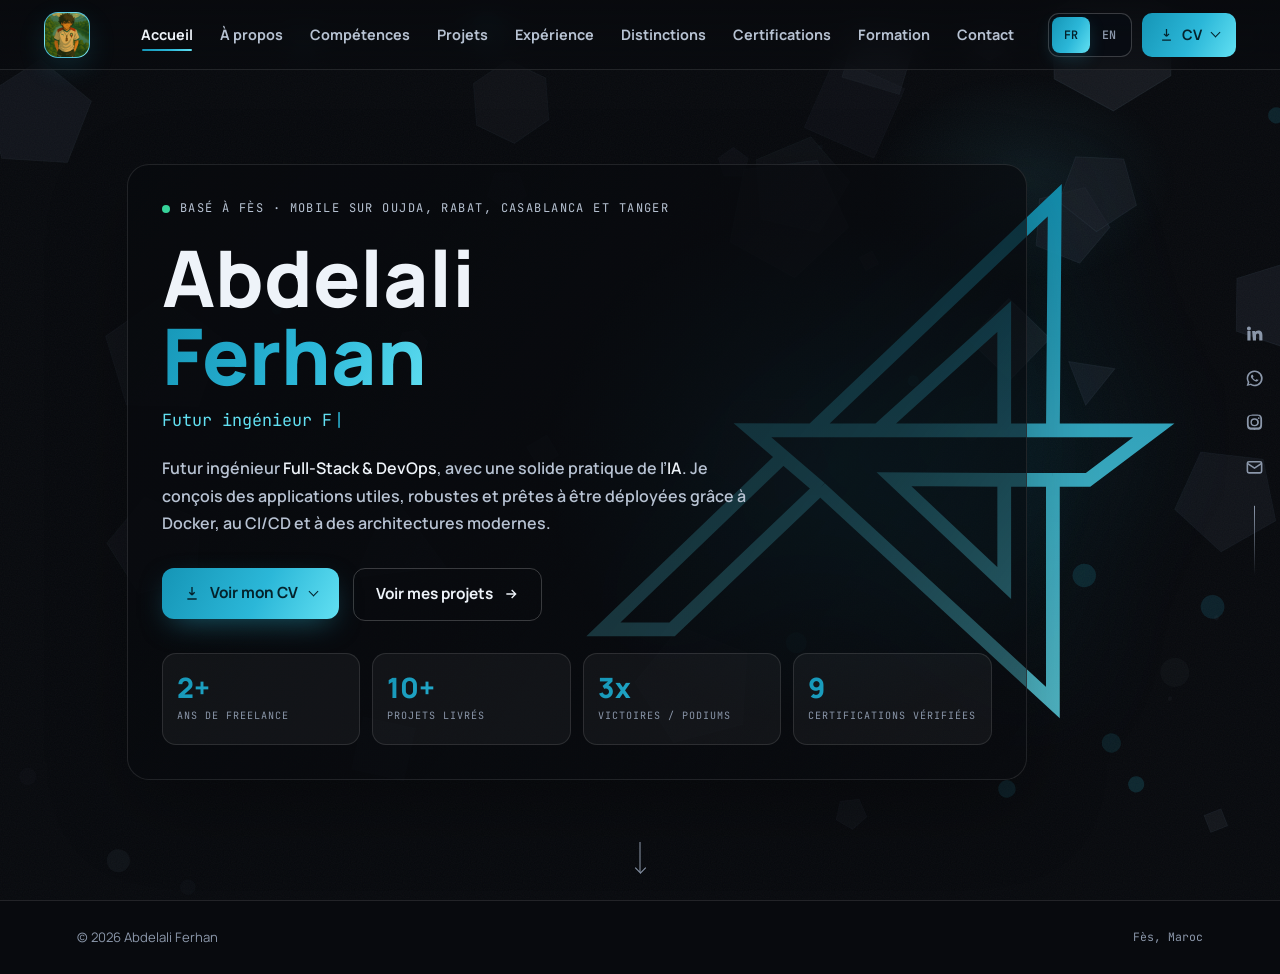
==== commit 1c3b26a0: "Add AWS Educate cloud badge Co-authored-by: Copilot <223556219+Copilot@users.noreply.github.com>" ====
--- a/index.html
+++ b/index.html
@@ -1647,6 +1647,14 @@
             overflow: hidden;
             border-bottom: 1px solid var(--border);
             background: #f4f7fa
+        }
+
+        .cert-credly-thumb {
+            display: flex;
+            align-items: center;
+            justify-content: center;
+            aspect-ratio: auto;
+            height: 270px
         }
         
         .cert-thumb img {
@@ -2644,7 +2652,7 @@
         <section class="view" id="view-certs" data-view="certs">
             <div class="eyebrow reveal" data-i18n="certs.eyebrow">Certifications &amp; langues</div>
             <h2 class="section-title reveal" data-i18n="certs.title">Certifications vérifiées</h2>
-            <p class="section-lead reveal" data-i18n="certs.lead">Chaque certification renvoie vers sa preuve : Oracle, IA agentique, DevOps, full-stack, UI/UX et hackathon.</p>
+            <p class="section-lead reveal" data-i18n="certs.lead">Chaque certification renvoie vers sa preuve : Oracle, AWS, IA agentique, DevOps, full-stack, UI/UX et hackathon.</p>
             <div class="cert-grid" id="certGrid"></div>
             <h3 class="subsection-title reveal" data-i18n="certs.languages">Langues</h3>
             <div class="lang-bar">
@@ -2990,6 +2998,17 @@
             tags: ["Java", "OCP", "Backend"],
             proof: "./certifs/java_se_17.png",
             thumb: "./certifs/thumbs/java-se-17.jpg"
+        }, {
+            level: "Cloud",
+            title: "AWS Educate Introduction to Cloud 101 - Training Badge",
+            issuer: "AWS Educate",
+            desc: "Formation AWS Educate couvrant les concepts fondamentaux du cloud computing.",
+            meta: ["AWS Educate", "Cloud 101", "Training Badge"],
+            tags: ["AWS", "Cloud", "Foundations"],
+            proof: "https://www.credly.com/badges/6fa9aac5-8f68-4445-bf4e-c51dc52c9e22/public_url",
+            badge: "https://www.credly.com/badges/6fa9aac5-8f68-4445-bf4e-c51dc52c9e22/public_url",
+            badgeProvider: "Credly",
+            credlyBadgeId: "6fa9aac5-8f68-4445-bf4e-c51dc52c9e22"
         }, {
             level: "Certification Oracle",
             title: "Agentic AI Certified Foundations Associate",
@@ -3333,12 +3352,16 @@
     const rank=String(i+1).padStart(2,'0'),title=localize(c.title);
     const meta=(c.meta||[]).map(m=>`<span>${escapeHtml(localize(m))}</span>`).join("");
     const tags=(c.tags||[]).map(value=>`<span>${escapeHtml(localize(value))}</span>`).join("");
-    const badgeLink=c.badge?`<a class="cert-proof" href="${escapeHtml(c.badge)}" target="_blank" rel="noopener" aria-label="${escapeHtml(translate("cert.viewBadge",{title}))}">${escapeHtml(translate("cert.badge"))} <svg viewBox="0 0 24 24" fill="none" stroke="currentColor" stroke-width="2"><path d="M7 17L17 7M9 7h8v8"/></svg></a>`:"";
-    certGrid.appendChild(el(`<article class="card cert-card ${i===0?'featured-cert':''} reveal">
-      <a class="cert-thumb" href="${escapeHtml(c.proof)}" target="_blank" rel="noopener" aria-label="${escapeHtml(translate("cert.openProof",{title}))}">
+    const badgeProvider=localize(c.badgeProvider||"Oracle");
+    const badgeLink=c.badge?`<a class="cert-proof" href="${escapeHtml(c.badge)}" target="_blank" rel="noopener" aria-label="${escapeHtml(translate("cert.viewBadge",{title,provider:badgeProvider}))}">${escapeHtml(translate("cert.badge",{provider:badgeProvider}))} <svg viewBox="0 0 24 24" fill="none" stroke="currentColor" stroke-width="2"><path d="M7 17L17 7M9 7h8v8"/></svg></a>`:"";
+    const certPreview=c.credlyBadgeId
+      ? `<div class="cert-thumb cert-credly-thumb"><div data-iframe-width="150" data-iframe-height="270" data-share-badge-id="${escapeHtml(c.credlyBadgeId)}" data-share-badge-host="https://www.credly.com"></div><span class="cert-level">${escapeHtml(localize(c.level))}</span></div>`
+      : `<a class="cert-thumb" href="${escapeHtml(c.proof)}" target="_blank" rel="noopener" aria-label="${escapeHtml(translate("cert.openProof",{title}))}">
         <img src="${escapeHtml(c.thumb)}" alt="${escapeHtml(translate("cert.previewAlt",{title}))}" loading="lazy" decoding="async">
         <span class="cert-level">${escapeHtml(localize(c.level))}</span>
-      </a>
+      </a>`;
+    certGrid.appendChild(el(`<article class="card cert-card ${i===0?'featured-cert':''} reveal">
+      ${certPreview}
       <div class="cert-content">
         <div class="cert-topline"><span>#${rank}</span><span>${escapeHtml(localize(c.issuer))}</span></div>
         <div class="cert-title-row ${c.badge?'has-badge':''}">
@@ -3450,6 +3473,7 @@
 applyLanguage(I18N.getLanguage(),false);
 navigate((location.hash||'#home').slice(1),false);
     </script>
-</body>
+        <script async src="https://cdn.credly.com/assets/utilities/embed.js"></script>
+    </body>
 
 </html>
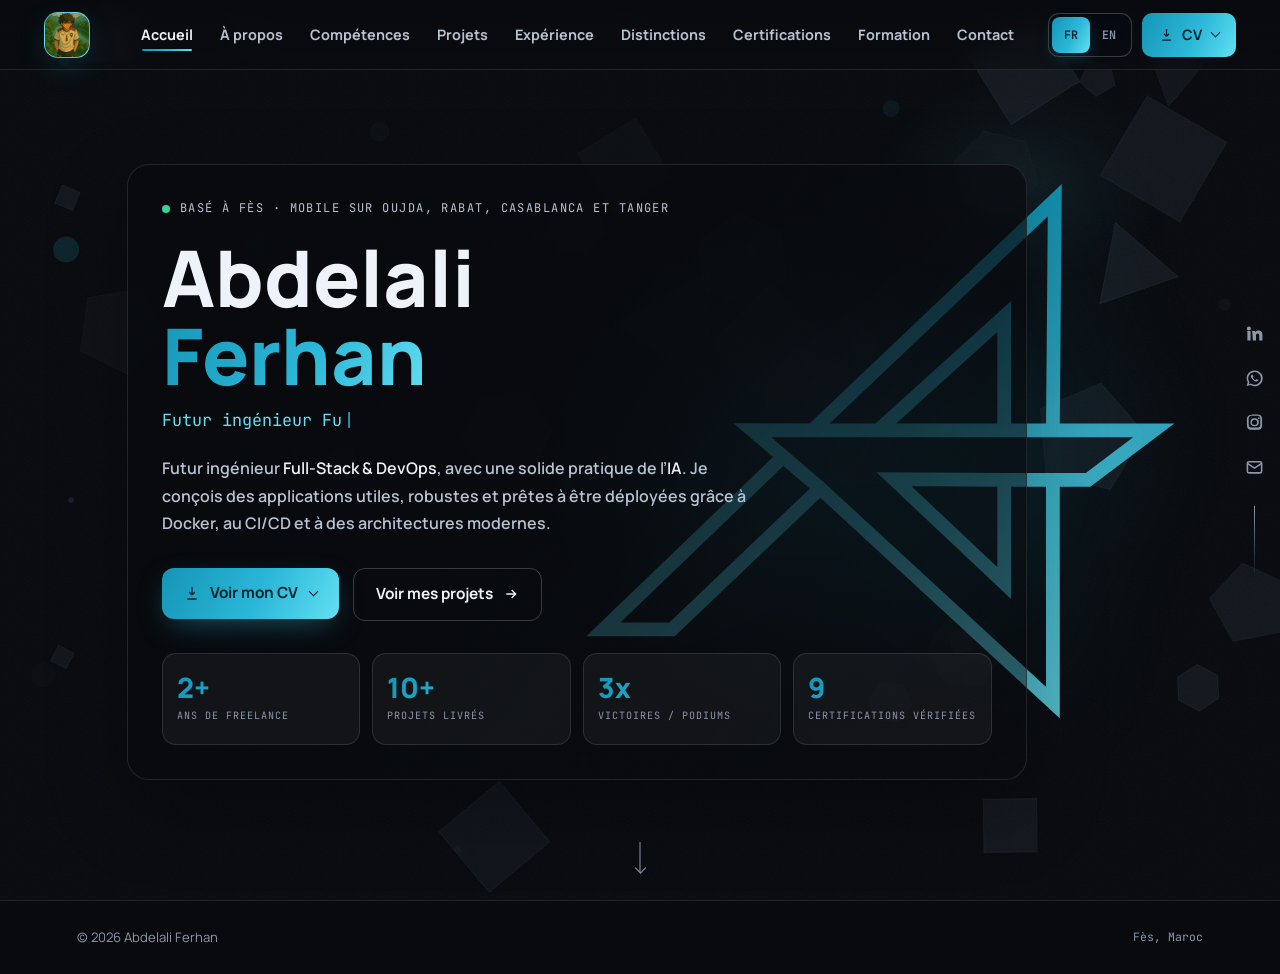
==== commit 628a67eb: "Update CVs and add SAT internship experience" ====
--- a/index.html
+++ b/index.html
@@ -2491,8 +2491,8 @@
                     <span data-i18n="cv.open">CV</span>
                 </summary>
                 <div class="cv-options">
-                    <a href="./FERHAN_Abdelali-.pdf" target="_blank" rel="noopener" hreflang="fr"><span data-i18n="cv.fr">CV en français</span><small>FR</small></a>
-                    <a href="./FERHAN_Abdelali_LatestVersion.pdf" target="_blank" rel="noopener" hreflang="en"><span data-i18n="cv.en">CV in English</span><small>EN</small></a>
+                    <a href="./New_CVS/FERHAN_Forum.pdf" target="_blank" rel="noopener" hreflang="fr"><span data-i18n="cv.fr">CV en français</span><small>FR</small></a>
+                    <a href="./New_CVS/FERHAN_Fo_EN.pdf" target="_blank" rel="noopener" hreflang="en"><span data-i18n="cv.en">CV in English</span><small>EN</small></a>
                 </div>
             </details>
             <button class="burger" id="burger" aria-label="Ouvrir le menu" data-i18n-aria="menu.open">
@@ -2509,8 +2509,8 @@
         <button class="x" id="menuClose" aria-label="Fermer le menu" data-i18n-aria="menu.close"><svg viewBox="0 0 24 24" fill="none" stroke="currentColor" stroke-width="2"><path d="M6 6l12 12M18 6L6 18"/></svg></button>
         <nav id="mnav"></nav>
         <div class="menu-cv">
-            <a href="./FERHAN_Abdelali-.pdf" target="_blank" rel="noopener" hreflang="fr" data-i18n="cv.fr">CV en français</a>
-            <a href="./FERHAN_Abdelali_LatestVersion.pdf" target="_blank" rel="noopener" hreflang="en" data-i18n="cv.en">CV in English</a>
+            <a href="./New_CVS/FERHAN_Forum.pdf" target="_blank" rel="noopener" hreflang="fr" data-i18n="cv.fr">CV en français</a>
+            <a href="./New_CVS/FERHAN_Fo_EN.pdf" target="_blank" rel="noopener" hreflang="en" data-i18n="cv.en">CV in English</a>
         </div>
         <div class="msoc" id="msoc"></div>
     </div>
@@ -2533,8 +2533,8 @@
                                 <span data-i18n="cv.hero">Voir mon CV</span>
                             </summary>
                             <div class="cv-options">
-                                <a href="./FERHAN_Abdelali-.pdf" target="_blank" rel="noopener" hreflang="fr"><span data-i18n="cv.fr">CV en français</span><small>FR</small></a>
-                                <a href="./FERHAN_Abdelali_LatestVersion.pdf" target="_blank" rel="noopener" hreflang="en"><span data-i18n="cv.en">CV in English</span><small>EN</small></a>
+                                <a href="./New_CVS/FERHAN_Forum.pdf" target="_blank" rel="noopener" hreflang="fr"><span data-i18n="cv.fr">CV en français</span><small>FR</small></a>
+                                <a href="./New_CVS/FERHAN_Fo_EN.pdf" target="_blank" rel="noopener" hreflang="en"><span data-i18n="cv.en">CV in English</span><small>EN</small></a>
                             </div>
                         </details>
                         <a class="btn btn-ghost" href="#projects" data-route="projects"><span data-i18n="hero.projects">Voir mes projets</span>
@@ -2602,7 +2602,7 @@
                     <div class="fact reveal"><span class="ico"><svg viewBox="0 0 24 24" fill="none" stroke="currentColor" stroke-width="2"><path d="M3 7h18v13H3zM8 7V4h8v3"/></svg></span>
                         <div>
                             <div class="k" data-i18n="about.goalKey">Objectif</div>
-                            <div class="v" data-i18n="about.goalValue">Stage PFA — Full-Stack / DevOps / IA</div>
+                            <div class="v" data-i18n="about.goalValue">Stage PFE — Génie logiciel / Full-Stack / DevOps</div>
                         </div>
                     </div>
                     <div class="fact reveal"><span class="ico"><svg viewBox="0 0 24 24" fill="none" stroke="currentColor" stroke-width="2"><path d="M5 13l4 4L19 7"/></svg></span>
@@ -2673,7 +2673,7 @@
         <section class="view" id="view-contact" data-view="contact">
             <div class="eyebrow reveal" data-i18n="contact.eyebrow">Restons en contact</div>
             <h2 class="section-title reveal" data-i18n="contact.title">Travaillons ensemble</h2>
-            <p class="section-lead reveal" data-i18n="contact.lead">Disponible pour un stage PFA. Pour me joindre rapidement, envoyez-moi un email.</p>
+            <p class="section-lead reveal" data-i18n="contact.lead">À la recherche d’un stage PFE de 6 mois à partir de février 2027. Pour me joindre rapidement, envoyez-moi un email.</p>
             <div class="contact-grid">
                 <div class="contact-links" id="contactLinks"></div>
                 <form id="contactForm">
@@ -2944,6 +2944,12 @@
             images: []
         }];
         const EXPERIENCE = [{
+            when: "Août – Oct. 2026",
+            title: "Stagiaire — Architecture Smart WMS",
+            org: "Smart Automation Technologies (SAT), Tanger",
+            points: ["Analyse comparative de trois plateformes WMS — Manhattan Active, SAP EWM et Oracle WMS — afin d’identifier leurs capacités et bonnes pratiques.", "Conception d’une architecture Smart WMS modulaire en sept domaines et classification de 58 cas d’usage selon leur priorité fonctionnelle.", "Modélisation de la solution avec cinq diagrammes UML et définition de l’intégration de quatre capacités d’IA : prévision, slotting, réapprovisionnement et détection d’anomalies."],
+            stack: ["WMS", "Architecture logicielle", "UML", "IA"]
+        }, {
             when: "Mai 2026 – Présent",
             title: "Analyste SIG – Freelance",
             org: "Données géospatiales (sur site)",
@@ -3339,7 +3345,7 @@
 
 function renderProfileData(){
   expTL.innerHTML="";
-  EXPERIENCE.forEach(x=>{const pts=x.points.map(p=>`<li>${escapeHtml(localize(p))}</li>`).join("");const st=x.stack&&x.stack.length?`<div class="stack">${x.stack.map(s=>`<span>${escapeHtml(s)}</span>`).join("")}</div>`:"";expTL.appendChild(el(`<div class="tl-item reveal"><span class="node"></span><div class="when">${escapeHtml(localize(x.when))}</div><h3>${escapeHtml(localize(x.title))}</h3><div class="org">${escapeHtml(localize(x.org))}</div><ul>${pts}</ul>${st}</div>`));});
+  EXPERIENCE.forEach(x=>{const pts=x.points.map(p=>`<li>${escapeHtml(localize(p))}</li>`).join("");const st=x.stack&&x.stack.length?`<div class="stack">${x.stack.map(s=>`<span>${escapeHtml(localize(s))}</span>`).join("")}</div>`:"";expTL.appendChild(el(`<div class="tl-item reveal"><span class="node"></span><div class="when">${escapeHtml(localize(x.when))}</div><h3>${escapeHtml(localize(x.title))}</h3><div class="org">${escapeHtml(localize(x.org))}</div><ul>${pts}</ul>${st}</div>`));});
 
   eduTL.innerHTML="";
   EDUCATION.forEach(x=>{const pts=x.points.map(p=>`<li>${escapeHtml(localize(p))}</li>`).join("");eduTL.appendChild(el(`<div class="tl-item reveal"><span class="node"></span><div class="when">${escapeHtml(localize(x.when))}</div><h3>${escapeHtml(localize(x.title))}</h3><div class="org">${escapeHtml(localize(x.org))}</div><ul>${pts}</ul></div>`));});
